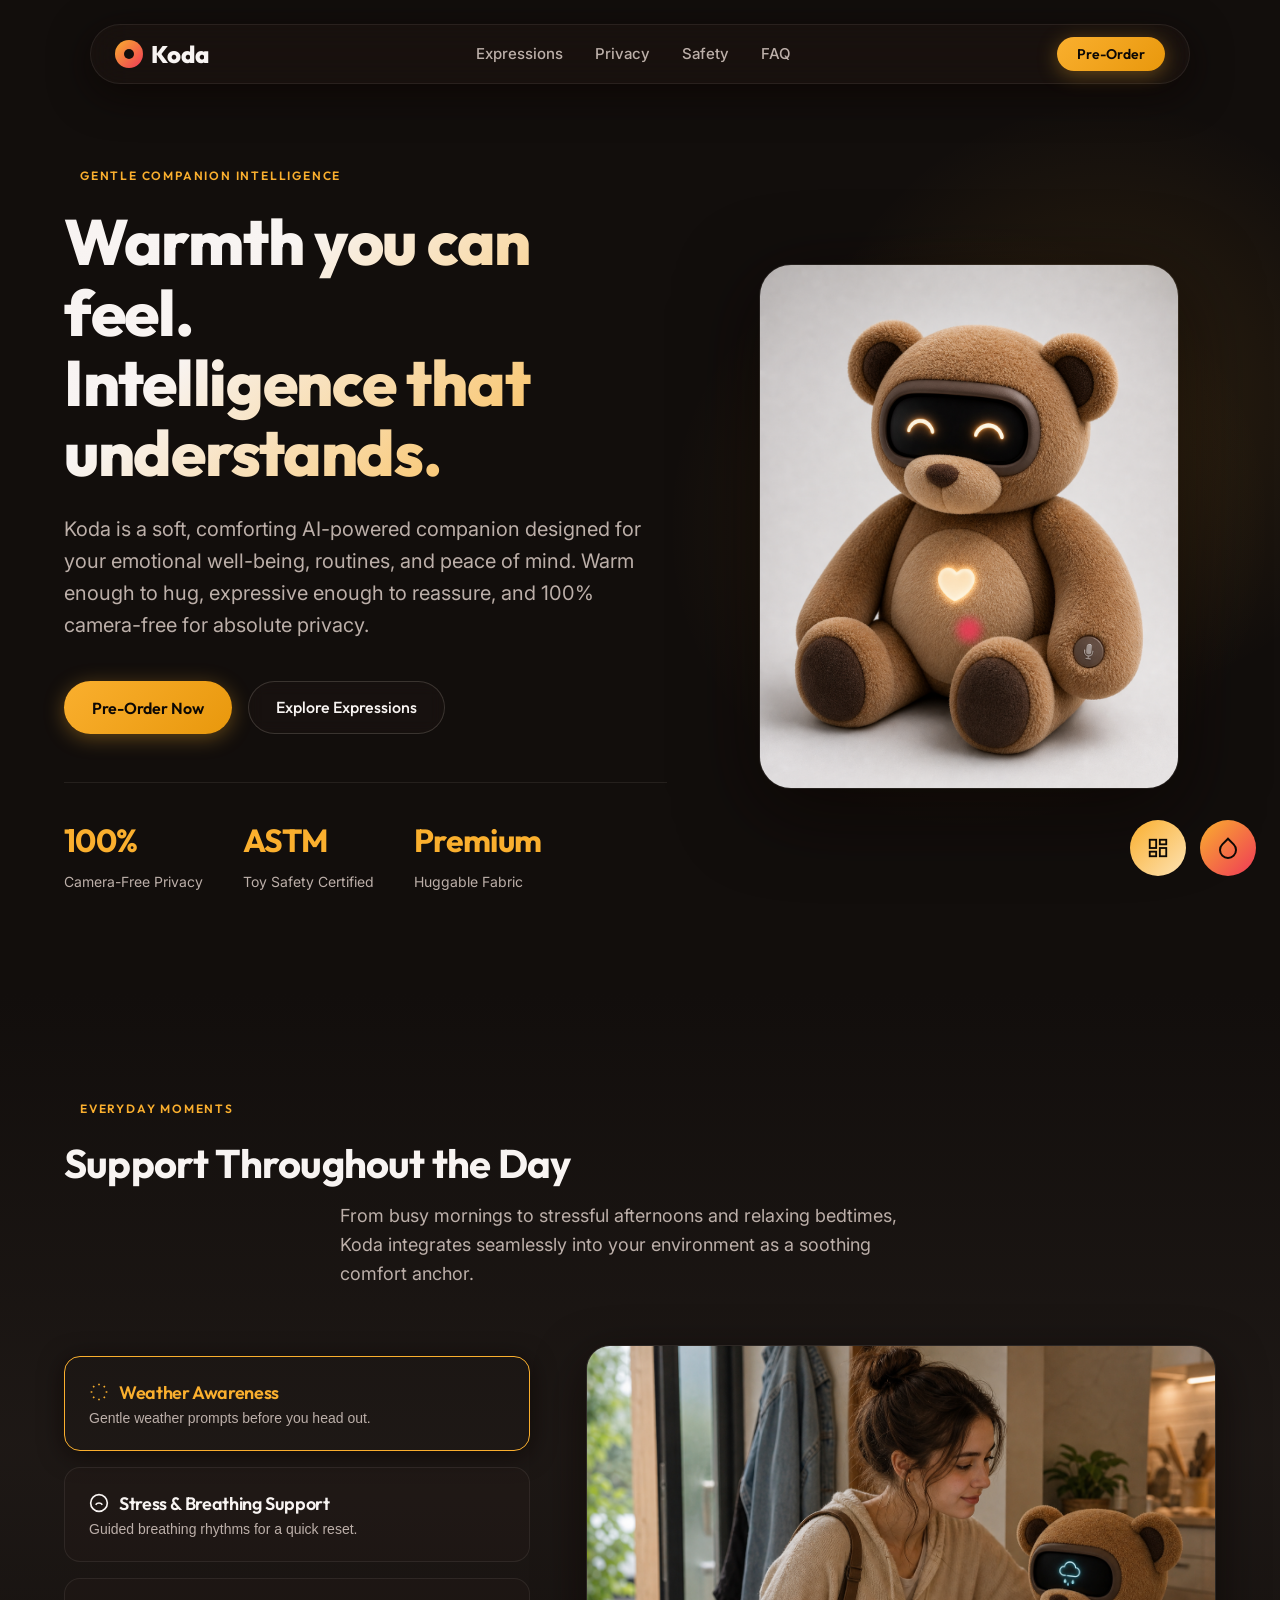
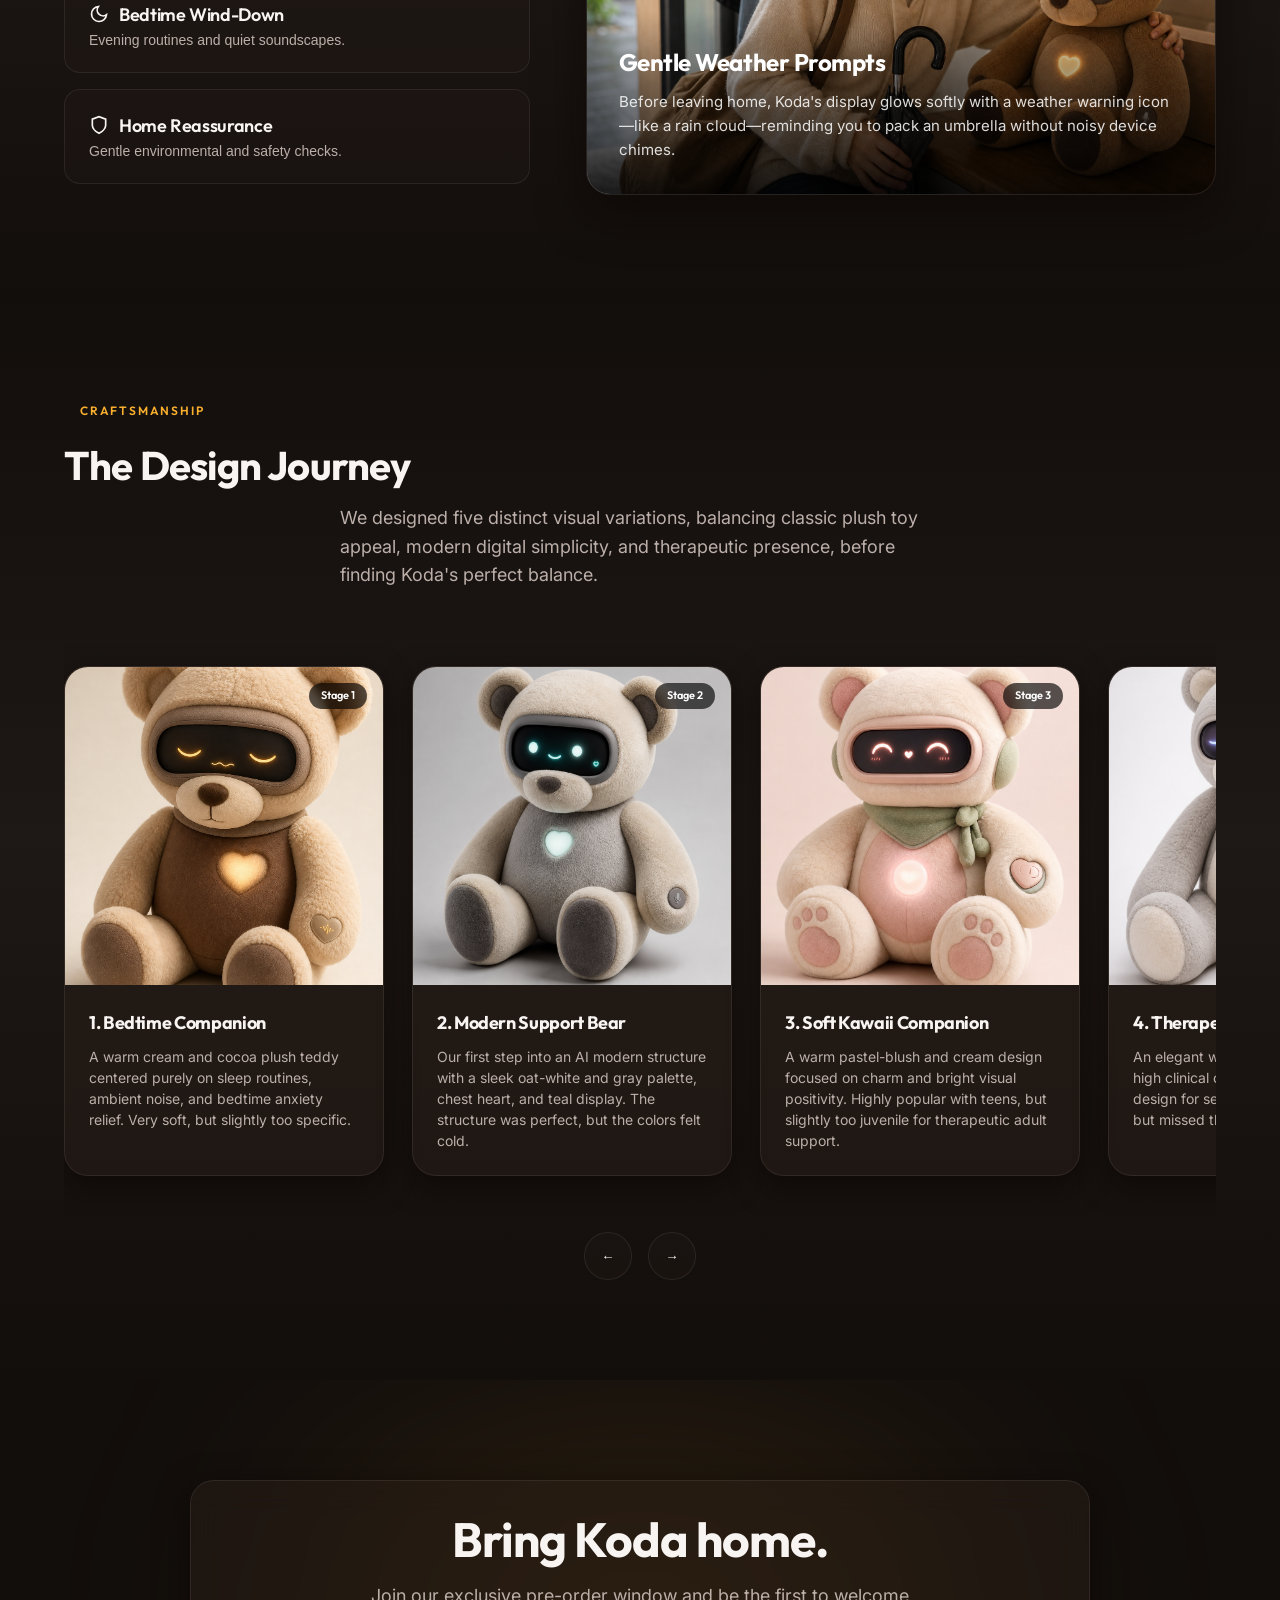
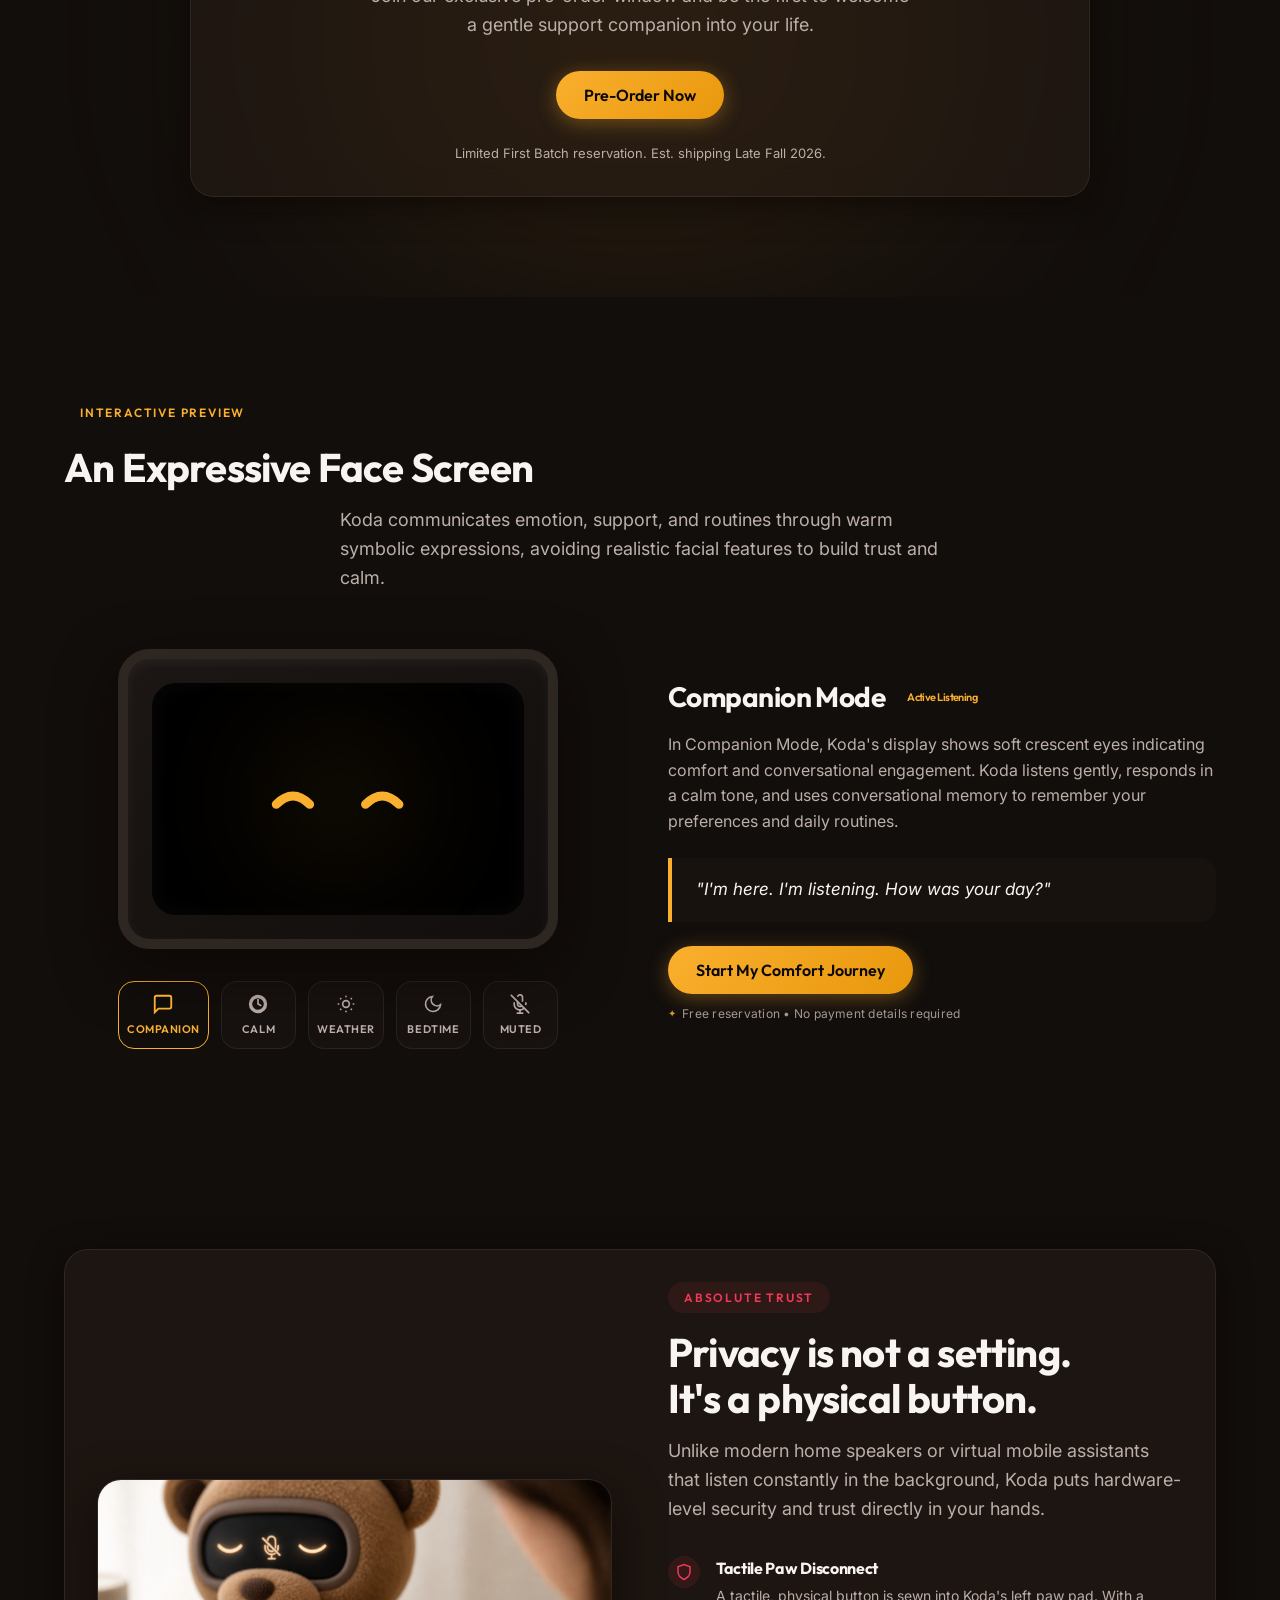
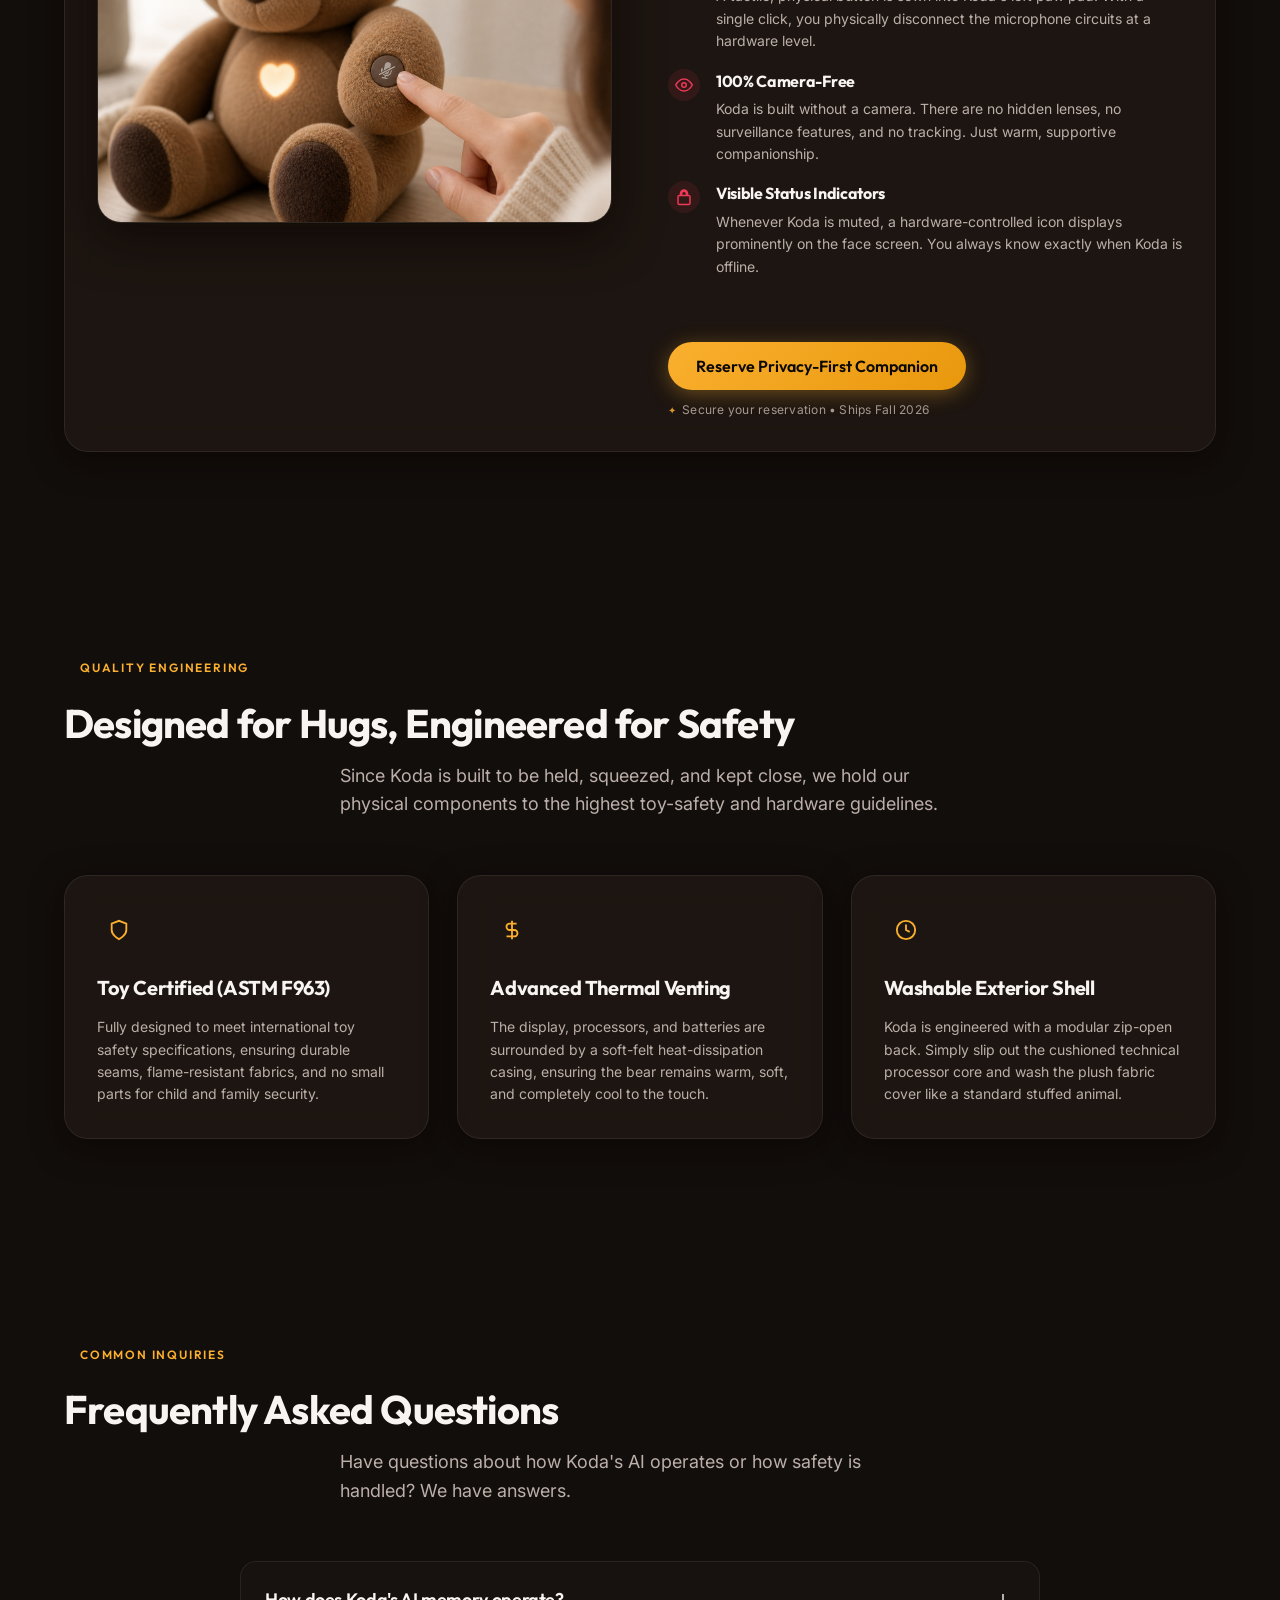
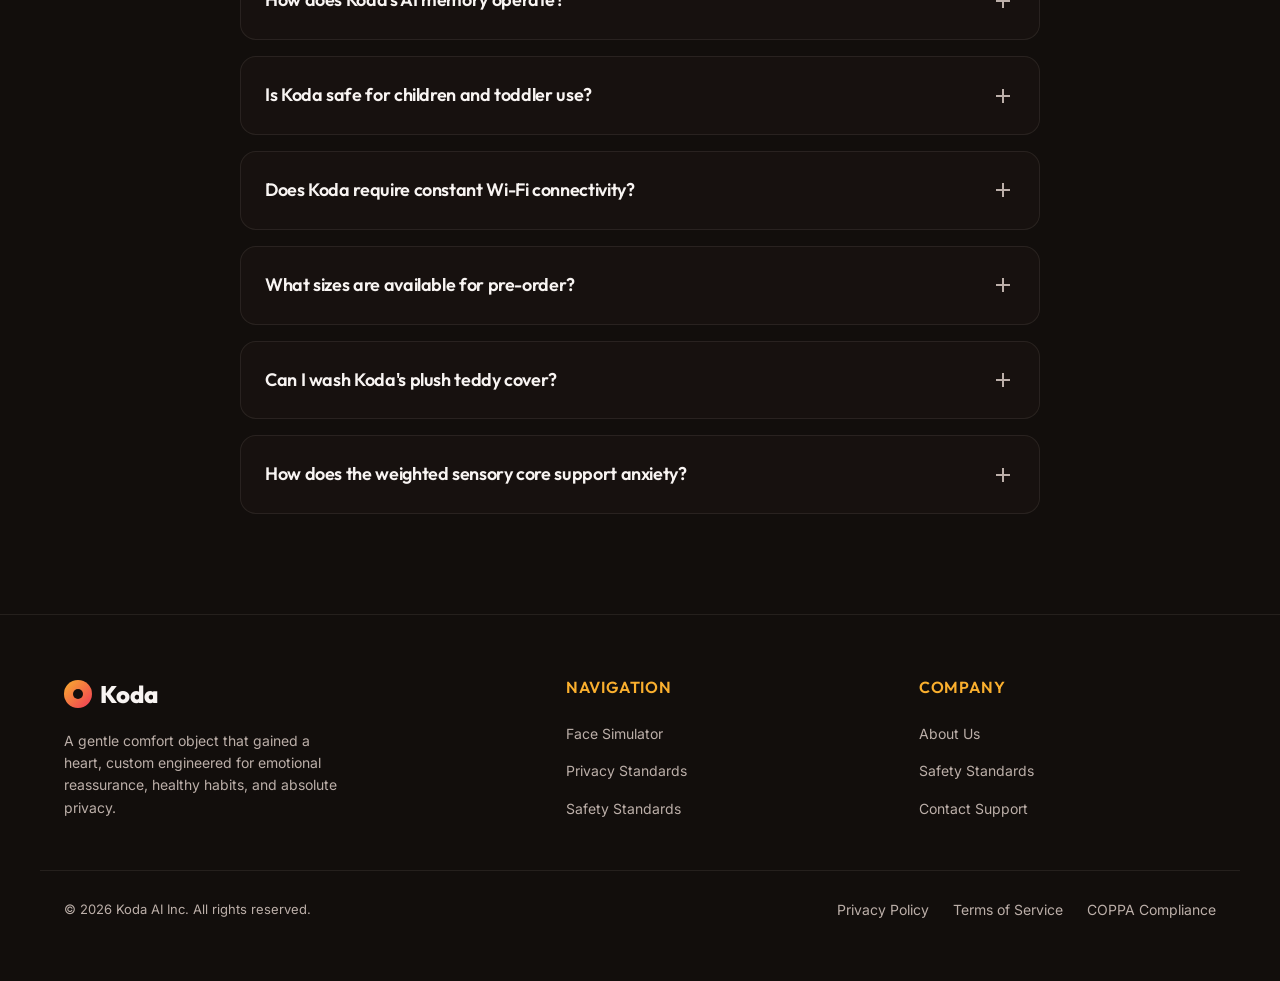
==== index.html @ fad922bf "Create Koda AI project" ====
<!DOCTYPE html>
<html lang="en">
<head>
  <meta charset="UTF-8">
  <meta name="viewport" content="width=device-width, initial-scale=1.0">
  <title>Koda | AI Teddy Support Companion</title>
  
  <!-- SEO Meta Tags -->
  <meta name="description" content="Meet Koda, a comforting, soft AI-powered teddy companion designed to support emotional well-being, routines, safety, and bedtime wind-down. 100% privacy-first and camera-free.">
  <meta name="keywords" content="AI companion, support bear, smart teddy, emotional wellbeing, sleep routine, anxiety relief, privacy-first AI, connected toy">
  
  <!-- Open Graph / Facebook -->
  <meta property="og:type" content="website">
  <meta property="og:title" content="Koda | AI Teddy Support Companion">
  <meta property="og:description" content="A warm, comforting AI plush companion that helps you feel heard, reminded, and reassured. Camera-free with a physical privacy button.">
  <meta property="og:image" content="product_design_images/05-modern-support-bear-classic-brown-happy-eyes.png">
  
  <!-- Twitter -->
  <meta property="twitter:card" content="summary_large_image">
  <meta property="twitter:title" content="Koda | AI Teddy Support Companion">
  <meta property="twitter:description" content="A warm, comforting AI plush companion that helps you feel heard, reminded, and reassured. Camera-free with a physical privacy button.">
  <meta property="twitter:image" content="product_design_images/05-modern-support-bear-classic-brown-happy-eyes.png">

  <!-- Preload Styling for INP and LCP performance -->
  <link rel="preload" href="index.css" as="style">
  <link rel="stylesheet" href="index.css">
</head>
<body class="theme-cocoa layout-a">

  <!-- ==========================================
       NAVIGATION BAR (Shared)
       ========================================== -->
  <header class="navbar">
    <div class="nav-container">
      <a href="#" class="logo" id="nav-logo">
        <div class="logo-icon"></div>
        <span>Koda</span>
      </a>
      <nav class="nav-links">
        <a href="#simulator" class="nav-link" id="link-simulator">Expressions</a>
        <a href="#privacy" class="nav-link" id="link-privacy">Privacy</a>
        <a href="#safety" class="nav-link" id="link-safety">Safety</a>
        <a href="#faq" class="nav-link" id="link-faq">FAQ</a>
        <button class="btn-primary open-preorder-btn mobile-menu-cta" style="margin-top: 8px; width: 100%;">Pre-Order Now</button>
      </nav>
      <button class="btn-primary nav-cta open-preorder-btn" id="btn-nav-cta">Pre-Order</button>
      <button class="nav-mobile-toggle" id="btn-mobile-toggle" aria-label="Toggle Menu">☰</button>
    </div>
  </header>

  <main>
    
    <!-- ==========================================
         LAYOUT A ONLY: THE STORYTELLER
         ========================================== -->
    
    <!-- Hero A -->
    <section class="hero layout-a-only" id="hero-a">
      <div class="container hero-grid">
        <div class="hero-content">
          <span class="section-tag" id="hero-tag">Gentle Companion Intelligence</span>
          <h1 class="hero-headline" id="hero-title">Warmth you can feel.<br>Intelligence that understands.</h1>
          <p class="hero-description" id="hero-desc">
            Koda is a soft, comforting AI-powered companion designed for your emotional well-being, routines, and peace of mind. Warm enough to hug, expressive enough to reassure, and 100% camera-free for absolute privacy.
          </p>
          <div class="hero-actions">
            <button class="btn-primary open-preorder-btn" id="btn-hero-primary">Pre-Order Now</button>
            <a href="#simulator" class="btn-secondary" id="btn-hero-secondary">Explore Expressions</a>
          </div>
          <div class="hero-stats">
            <div class="stat-item">
              <h3 id="stat-privacy">100%</h3>
              <p>Camera-Free Privacy</p>
            </div>
            <div class="stat-item">
              <h3 id="stat-safety">ASTM</h3>
              <p>Toy Safety Certified</p>
            </div>
            <div class="stat-item">
              <h3 id="stat-fabric">Premium</h3>
              <p>Huggable Fabric</p>
            </div>
          </div>
        </div>
        <div class="hero-media-wrapper">
          <div class="hero-glowing-backdrop"></div>
          <div class="teddy-container">
            <img src="product_design_images/05-modern-support-bear-classic-brown-happy-eyes.png" alt="Koda: The Modern Support Bear in Classic Brown" class="teddy-hero-image" id="hero-teddy-img">
            <div class="teddy-glowing-heart-pulse" id="hero-heart-pulse"></div>
          </div>
        </div>
      </div>
    </section>

    <!-- Lifestyle Use Cases A -->
    <section class="usecases layout-a-only" id="usecases">
      <div class="container">
        <span class="section-tag">Everyday Moments</span>
        <h2 class="section-title">Support Throughout the Day</h2>
        <p class="section-subtitle">From busy mornings to stressful afternoons and relaxing bedtimes, Koda integrates seamlessly into your environment as a soothing comfort anchor.</p>
        
        <div class="usecase-layout">
          <div class="usecase-selectors">
            <button class="usecase-btn active" data-index="0" id="btn-usecase-0">
              <h3 class="usecase-btn-title">
                <svg width="20" height="20" viewBox="0 0 24 24" fill="none" stroke="currentColor" stroke-width="2"><path d="M12 2v2M4.93 4.93l1.41 1.41M20 12h2M17.66 6.34l1.41-1.41M12 20v2M6.34 17.66l-1.41 1.41M2 12h2M19.07 19.07l-1.41-1.41"></path></svg>
                Weather Awareness
              </h3>
              <p class="usecase-btn-summary">Gentle weather prompts before you head out.</p>
            </button>
            
            <button class="usecase-btn" data-index="1" id="btn-usecase-1">
              <h3 class="usecase-btn-title">
                <svg width="20" height="20" viewBox="0 0 24 24" fill="none" stroke="currentColor" stroke-width="2"><circle cx="12" cy="12" r="10"></circle><path d="M8 14s1.5-2 4-2 4 2 4 2M9 9h.01M15 9h.01"></path></svg>
                Stress & Breathing Support
              </h3>
              <p class="usecase-btn-summary">Guided breathing rhythms for a quick reset.</p>
            </button>
            
            <button class="usecase-btn" data-index="2" id="btn-usecase-2">
              <h3 class="usecase-btn-title">
                <svg width="20" height="20" viewBox="0 0 24 24" fill="none" stroke="currentColor" stroke-width="2"><path d="M21 12.79A9 9 0 1 1 11.21 3 7 7 0 0 0 21 12.79z"></path></svg>
                Bedtime Wind-Down
              </h3>
              <p class="usecase-btn-summary">Evening routines and quiet soundscapes.</p>
            </button>
            
            <button class="usecase-btn" data-index="3" id="btn-usecase-3">
              <h3 class="usecase-btn-title">
                <svg width="20" height="20" viewBox="0 0 24 24" fill="none" stroke="currentColor" stroke-width="2"><path d="M12 22s8-4 8-10V5l-8-3-8 3v7c0 6 8 10 8 10z"></path></svg>
                Home Reassurance
              </h3>
              <p class="usecase-btn-summary">Gentle environmental and safety checks.</p>
            </button>
          </div>
          
          <div class="usecase-display">
            <!-- Slide 1 -->
            <div class="usecase-slide active" data-slide="0">
              <img src="product_design_images/06-lifestyle-weather-rain-alert.png" alt="Koda showing weather rain alert" class="usecase-img">
              <div class="usecase-info-overlay">
                <h4 class="usecase-info-title">Gentle Weather Prompts</h4>
                <p class="usecase-info-desc">Before leaving home, Koda's display glows softly with a weather warning icon—like a rain cloud—reminding you to pack an umbrella without noisy device chimes.</p>
              </div>
            </div>
            
            <!-- Slide 2 -->
            <div class="usecase-slide" data-slide="1">
              <img src="product_design_images/08-lifestyle-work-stress-breathing.png" alt="Breathing support with Koda during a stressful workday" class="usecase-img">
              <div class="usecase-info-overlay">
                <h4 class="usecase-info-title">Guided Calming Waves</h4>
                <p class="usecase-info-desc">During stressful work moments, Koda displays calm, sleeping closed eyes and slow, glowing chest waves. By matching your breathing to the glowing pattern, you can enjoy a gentle emotional reset.</p>
              </div>
            </div>
            
            <!-- Slide 3 -->
            <div class="usecase-slide" data-slide="2">
              <img src="product_design_images/09-lifestyle-bedtime-sleepy-display.png" alt="Bedtime wind down with Koda" class="usecase-img">
              <div class="usecase-info-overlay">
                <h4 class="usecase-info-title">Bedtime Routines & Wind-Down</h4>
                <p class="usecase-info-desc">During your evening wind-down, Koda displays sleepy eyes and a night star. Koda supports decompression with sleep readiness prompts, quiet bedtime journaling prompts, or gentle ambient soundscapes.</p>
              </div>
            </div>
            
            <!-- Slide 4 -->
            <div class="usecase-slide" data-slide="3">
              <img src="product_design_images/07-lifestyle-security-worried-eyes.png" alt="Home security concern alert shown on Koda's screen" class="usecase-img">
              <div class="usecase-info-overlay">
                <h4 class="usecase-info-title">Gentle Safety Reminders</h4>
                <p class="usecase-info-desc">In the evening, Koda sits as a comforting guardian. If connected to a security sensor, Koda displays subtle worried eyes to signal an unlocked door or an open window—alerting you calmly, without creating panic.</p>
              </div>
            </div>
          </div>
        </div>
      </div>
    </section>

    <!-- Visual Gallery A -->
    <section class="gallery layout-a-only" id="gallery">
      <div class="container">
        <span class="section-tag">Craftsmanship</span>
        <h2 class="section-title">The Design Journey</h2>
        <p class="section-subtitle">We designed five distinct visual variations, balancing classic plush toy appeal, modern digital simplicity, and therapeutic presence, before finding Koda's perfect balance.</p>
        
        <div class="gallery-carousel-wrapper">
          <div class="gallery-carousel" id="design-carousel">
            <!-- Slide 1: Concept 1 -->
            <div class="gallery-card" id="card-concept-1">
              <div class="gallery-img-box">
                <span class="gallery-tag">Stage 1</span>
                <img src="product_design_images/01-calm-bedtime-companion.png" alt="Concept 1: Calm Bedtime Companion">
              </div>
              <div class="gallery-content">
                <h3 class="gallery-title">1. Bedtime Companion</h3>
                <p class="gallery-desc">A warm cream and cocoa plush teddy centered purely on sleep routines, ambient noise, and bedtime anxiety relief. Very soft, but slightly too specific.</p>
              </div>
            </div>
            <!-- Slide 2: Concept 2 -->
            <div class="gallery-card" id="card-concept-2">
              <div class="gallery-img-box">
                <span class="gallery-tag">Stage 2</span>
                <img src="product_design_images/02-modern-emotional-support-bear.png" alt="Concept 2: Modern Emotional Support Bear">
              </div>
              <div class="gallery-content">
                <h3 class="gallery-title">2. Modern Support Bear</h3>
                <p class="gallery-desc">Our first step into an AI modern structure with a sleek oat-white and gray palette, chest heart, and teal display. The structure was perfect, but the colors felt cold.</p>
              </div>
            </div>
            <!-- Slide 3: Concept 3 -->
            <div class="gallery-card" id="card-concept-3">
              <div class="gallery-img-box">
                <span class="gallery-tag">Stage 3</span>
                <img src="product_design_images/03-soft-kawaii-companion.png" alt="Concept 3: Soft Kawaii Companion">
              </div>
              <div class="gallery-content">
                <h3 class="gallery-title">3. Soft Kawaii Companion</h3>
                <p class="gallery-desc">A warm pastel-blush and cream design focused on charm and bright visual positivity. Highly popular with teens, but slightly too juvenile for therapeutic adult support.</p>
              </div>
            </div>
            <!-- Slide 4: Concept 4 -->
            <div class="gallery-card" id="card-concept-4">
              <div class="gallery-img-box">
                <span class="gallery-tag">Stage 4</span>
                <img src="product_design_images/04-premium-therapeutic-plush-device.png" alt="Concept 4: Premium Therapeutic Plush Device">
              </div>
              <div class="gallery-content">
                <h3 class="gallery-title">4. Therapeutic Plush</h3>
                <p class="gallery-desc">An elegant wellness concept boasting high clinical credibility and minimalist design for sensory relief. Felt premium, but missed the traditional teddy warmth.</p>
              </div>
            </div>
            <!-- Slide 5: Standard chosen Concept 5 -->
            <div class="gallery-card selected-concept" id="card-concept-5">
              <div class="gallery-img-box">
                <span class="gallery-tag">Final Direction</span>
                <img src="product_design_images/05-modern-support-bear-classic-brown-happy-eyes.png" alt="Concept 5: Modern Support Bear in Classic Brown">
              </div>
              <div class="gallery-content">
                <h3 class="gallery-title">5. Classic Brown (Chosen)</h3>
                <p class="gallery-desc">Our final selected model. Integrates the modern face-screen bezel and paw buttons of Concept 2 into a classic, comforting honey-brown plush body that adults and kids love.</p>
              </div>
            </div>
          </div>
          <!-- Slider Controls -->
          <div class="carousel-controls">
            <button class="carousel-btn" id="carousel-left" aria-label="Previous Design">←</button>
            <button class="carousel-btn" id="carousel-right" aria-label="Next Design">→</button>
          </div>
        </div>
      </div>
    </section>

    <!-- Bottom CTA A -->
    <section class="cta-banner layout-a-only">
      <div class="container">
        <div class="glass-card cta-card">
          <h2 class="cta-title">Bring Koda home.</h2>
          <p class="cta-desc">Join our exclusive pre-order window and be the first to welcome a gentle support companion into your life.</p>
          <button class="btn-primary open-preorder-btn" id="btn-cta-submit">Pre-Order Now</button>
          <p class="cta-tagline">Limited First Batch reservation. Est. shipping Late Fall 2026.</p>
        </div>
      </div>
    </section>


    <!-- ==========================================
         LAYOUT B ONLY: SENSORY & WELLNESS FOCUS
         ========================================== -->
    
    <!-- Hero B -->
    <section class="hero-wellness layout-b-only" id="hero-b">
      <div class="container hero-wellness-centered">
        <span class="section-tag">A Quiet Space in a Loud World</span>
        <h1 class="hero-wellness-title">Cozy comfort meets calm companion intelligence.</h1>
        <p class="hero-wellness-desc">
          Designed not as a voice assistant or a surveillance speaker, but as a sensory comfort anchor. Koda pairs the traditional emotional reassurance of a weighted plush teddy bear with gentle companion intelligence to help you breathe, wind down, and disconnect.
        </p>
        <div class="hero-wellness-actions">
          <button class="btn-primary open-preorder-btn" id="btn-wellness-hero-primary">Start Your Comfort Journey</button>
          <span class="cta-microcopy" style="margin-top: 10px;">Free reservation • Ships Late Fall 2026</span>
        </div>
        
        <div class="hero-wellness-image-box">
          <div class="hero-glowing-backdrop" style="opacity: 0.65;"></div>
          <!-- Weighted calming scene -->
          <img src="product_design_images/08-lifestyle-work-stress-breathing.png" alt="Using Koda for stress and breathing support" class="hero-wellness-image">
        </div>
      </div>
    </section>

    <!-- Sensory Benefits Grid B -->
    <section class="benefits-wellness layout-b-only" id="wellness-features">
      <div class="container">
        <span class="section-tag">The Calming Science</span>
        <h2 class="section-title" style="text-align: center;">Crafted for Calming Sensory Stimulation</h2>
        <p class="section-subtitle">Every inch of Koda is custom-engineered to engage tactile, thermal, and visual calm, alleviating daily anxiety through physical anchoring.</p>
        
        <div class="benefits-grid">
          <div class="glass-card benefit-card">
            <h3 class="benefit-card-title">Weighted Calming Core</h3>
            <p class="benefit-card-desc">Weighted inner sensory glass micro-beads are distributed inside the teddy's lower body, simulating the deep pressure touch (DPT) of a weighted blanket to lower heart rates.</p>
          </div>
          
          <div class="glass-card benefit-card">
            <h3 class="benefit-card-title">Natural Thermal Warmth</h3>
            <p class="benefit-card-desc">An inside thermal venting plate runs at a constant, comfortable 98°F, giving the plush cover the lifelike warmth of a real cuddling pet without hot spots.</p>
          </div>
          
          <div class="glass-card benefit-card">
            <h3 class="benefit-card-title">Guided Pacing Lights</h3>
            <p class="benefit-card-desc">The glowing chest heart pulses in perfect 4-7-8 breathing cycles. Matching your physical breath to Koda's soft chest glow anchors anxiety during work stress or bedtime.</p>
          </div>
          
          <div class="glass-card benefit-card">
            <h3 class="benefit-card-title">Zero Clinical Metal</h3>
            <p class="benefit-card-desc">Constructed with a fabric-first casing, recessed matte bezels, and highly cushioned seams. There are no metallic edges or visible camera lenses to feel intrusive.</p>
          </div>
        </div>
      </div>
    </section>

    <!-- Bottom CTA B -->
    <section class="cta-banner-wellness layout-b-only" style="padding: 100px 0;">
      <div class="container">
        <div class="glass-card cta-card-wellness" style="max-width: 800px; margin: 0 auto; text-align: center; padding: 48px;">
          <h2 class="cta-title" style="font-size: 36px; margin-bottom: 12px;">Restore physical and mental peace.</h2>
          <p class="cta-desc" style="max-width: 500px; margin: 0 auto 28px auto;">Reserve your sensory support companion today. Limited Fall reservation batch is now open.</p>
          <button class="btn-primary open-preorder-btn">Reserve My Sensory Bear</button>
          <p class="cta-tagline" style="margin-top: 16px;">✦ Risk-free reservation • No initial payment required today ✦</p>
        </div>
      </div>
    </section>


    <!-- ==========================================
         LAYOUT C ONLY: DTC HIGH-CONVERSION & SPLIT
         ========================================== -->
    
    <!-- Hero C -->
    <section class="hero-dtc layout-c-only" id="hero-c">
      <div class="container hero-dtc-grid">
        <div class="hero-dtc-content">
          <span class="hero-dtc-badge">🔥 Limited Pre-Orders Active</span>
          <h1 class="hero-dtc-headline">A soft companion.<br>A quiet mind.</h1>
          <p class="hero-dtc-desc">
            Koda is the world's first soft AI-powered teddy designed to relieve anxiety, establish healthy routines, and protect your privacy. No cameras, no surveillance speakers—just cozy emotional support.
          </p>
          
          <!-- Direct High-converting signup in hero -->
          <div class="glass-card hero-signup-card">
            <h3 class="hero-signup-title">Reserve Your First Batch Koda</h3>
            <p class="hero-signup-desc">Claim your free reservation today (Est. shipping Late Fall 2026). $0 initial down payment.</p>
            <form class="hero-signup-form" id="dtc-hero-form">
              <input class="form-input hero-signup-input" type="email" id="dtc-hero-email" placeholder="Enter your email address" required>
              <button class="btn-primary hero-signup-btn" type="submit">Reserve in 1-Click</button>
            </form>
            <div class="hero-signup-trust">✓ 100% Privacy Promised • Free Reservation</div>
          </div>
        </div>
        
        <div class="hero-dtc-media">
          <div class="hero-glowing-backdrop"></div>
          <div class="teddy-container-dtc">
            <img src="product_design_images/05-modern-support-bear-classic-brown-happy-eyes.png" alt="Classic Brown Modern Support Bear" class="teddy-hero-image">
            <div class="teddy-glowing-heart-pulse"></div>
            <!-- DTC Price highlight -->
            <div class="dtc-price-tag-badge">
              <span>First Batch Only</span>
              <strong>$149</strong>
            </div>
          </div>
        </div>
      </div>
    </section>

    <!-- Pebble-style Comparison Table C -->
    <section class="comparison-dtc layout-c-only" id="dtc-comparison">
      <div class="container">
        <span class="section-tag" style="display: block; margin: 0 auto 16px auto; width: fit-content;">The Koda Advantage</span>
        <h2 class="section-title" style="text-align: center;">How Koda Redefines Smart Companionship</h2>
        <p class="section-subtitle">Most home assistants are rigid, non-huggable speakers designed for surveillance. Classic toys lack active emotional care. Koda merges physical softness with private intellect.</p>
        
        <div class="comparison-table-wrapper">
          <table class="dtc-table">
            <thead>
              <tr>
                <th>Product Feature</th>
                <th>Standard Smart Speaker</th>
                <th>Traditional Stuffed Bear</th>
                <th class="table-koda-col">Koda Support Bear</th>
              </tr>
            </thead>
            <tbody>
              <tr>
                <td><strong>Huggability & Comfort</strong></td>
                <td>❌ Cold hard plastic</td>
                <td>✓ Soft but static</td>
                <td class="table-koda-col">✓ weighted & ultra-soft</td>
              </tr>
              <tr>
                <td><strong>Active Listening & Support</strong></td>
                <td>✓ Conversational</td>
                <td>❌ Silent</td>
                <td class="table-koda-col">✓ Warm, calm intelligence</td>
              </tr>
              <tr>
                <td><strong>100% Camera-Free</strong></td>
                <td>❌ surveillance threat</td>
                <td>✓ Safe</td>
                <td class="table-koda-col">✓ 100% Camera-Free Promise</td>
              </tr>
              <tr>
                <td><strong>Physical Mic Disconnect</strong></td>
                <td>❌ Virtual setting only</td>
                <td>✓ Safe</td>
                <td class="table-koda-col">✓ Physical tactile paw button</td>
              </tr>
              <tr>
                <td><strong>Guided Sensory Calming</strong></td>
                <td>❌ Noisy alerts</td>
                <td>❌ No interaction</td>
                <td class="table-koda-col">✓ Pulses breathing lights</td>
              </tr>
            </tbody>
          </table>
        </div>
      </div>
    </section>

    <!-- Bundle Pricing Selector C -->
    <section class="pricing-dtc layout-c-only" id="dtc-bundles">
      <div class="container">
        <span class="section-tag">Limited Pre-Order Bundles</span>
        <h2 class="section-title">Select Your Pre-Order Bundle</h2>
        <p class="section-subtitle">No payment is required today. Select a bundle below to lock in your discount pricing for late Fall shipping.</p>
        
        <div class="bundles-grid">
          <!-- Bundle 1 -->
          <div class="glass-card bundle-box">
            <span class="bundle-badge">Most Popular</span>
            <h3 class="bundle-name">Bedside Companion (12")</h3>
            <p class="bundle-tagline">Perfect size for desk, nightstand, and cuddling.</p>
            <div class="bundle-price">
              <span class="price-amount">$149</span>
              <span class="price-discount">Save $30 (MSRP $179)</span>
            </div>
            <ul class="bundle-bullets">
              <li>✦ Weighted Calming Core inside</li>
              <li>✦ 98°F Natural Body Heat emulated</li>
              <li>✦ Physical microphone paw button</li>
              <li>✦ ASTM F963 Toy Safety certified</li>
            </ul>
            <button class="btn-primary open-preorder-btn" style="width: 100%;">Reserve Bedside Bear</button>
          </div>
          
          <!-- Bundle 2 -->
          <div class="glass-card bundle-box">
            <h3 class="bundle-name">Travel Companion (8")</h3>
            <p class="bundle-tagline">Compact, travel-ready with an integrated shoulder strap.</p>
            <div class="bundle-price">
              <span class="price-amount">$99</span>
              <span class="price-discount">Save $20 (MSRP $119)</span>
            </div>
            <ul class="bundle-bullets">
              <li>✦ Lightweight compact sensory plush</li>
              <li>✦ Built-in flexible travel pack strap</li>
              <li>✦ Local offline-memory companion mode</li>
              <li>✦ Fully machine-washable shell</li>
            </ul>
            <button class="btn-primary open-preorder-btn" style="width: 100%;">Reserve Travel Bear</button>
          </div>
          
          <!-- Bundle 3 -->
          <div class="glass-card bundle-box" style="border-color: var(--accent);">
            <span class="bundle-badge" style="background: var(--accent); color: #000;">Best Value</span>
            <h3 class="bundle-name">Comfort Suite Bundle</h3>
            <p class="bundle-tagline">Get both companions—one for the home and one for the road.</p>
            <div class="bundle-price">
              <span class="price-amount">$219</span>
              <span class="price-discount">Save $79 (Combined MSRP $298)</span>
            </div>
            <ul class="bundle-bullets">
              <li>✦ 1x Bedside Companion Bear (12")</li>
              <li>✦ 1x Travel Companion Bear (8")</li>
              <li>✦ Free Premium Travel Casing included</li>
              <li>✦ Lifetime offline local AI core upgrade</li>
            </ul>
            <button class="btn-primary open-preorder-btn" style="width: 100%;">Reserve Comfort Suite</button>
          </div>
        </div>
      </div>
    </section>


    <!-- ==========================================
         SHARED INTERACTIVE BLOCKS (Across Layouts)
         ========================================== -->

    <!-- Face Simulator (Shared) -->
    <section class="simulator" id="simulator">
      <div class="container">
        <span class="section-tag">Interactive Preview</span>
        <h2 class="section-title">An Expressive Face Screen</h2>
        <p class="section-subtitle">Koda communicates emotion, support, and routines through warm symbolic expressions, avoiding realistic facial features to build trust and calm.</p>
        
        <div class="simulator-grid">
          <div class="sim-interface">
            <div class="sim-display-bezel">
              <div class="sim-screen">
                <div class="sim-screen-glow" id="screen-glow" style="background: radial-gradient(circle, rgba(249, 172, 47, 0.4) 0%, rgba(0,0,0,0) 70%);"></div>
                
                <svg class="sim-screen-svg" viewBox="0 0 200 120" xmlns="http://www.w3.org/2000/svg" id="screen-svg">
                  <g id="screen-shapes">
                    <path class="screen-element" d="M 45,65 Q 60,50 75,65" stroke="var(--accent)" stroke-width="8" stroke-linecap="round" fill="none" />
                    <path class="screen-element" d="M 125,65 Q 140,50 155,65" stroke="var(--accent)" stroke-width="8" stroke-linecap="round" fill="none" />
                  </g>
                </svg>
              </div>
            </div>
            
            <div class="sim-controls">
              <button class="sim-btn active" data-mode="companion" id="btn-mode-companion">
                <svg viewBox="0 0 24 24"><path d="M21 15a2 2 0 0 1-2 2H7l-4 4V5a2 2 0 0 1 2-2h14a2 2 0 0 1 2 2z"></path></svg>
                Companion
              </button>
              <button class="sim-btn" data-mode="calm" id="btn-mode-calm">
                <svg viewBox="0 0 24 24"><path d="M12 2a10 10 0 1 0 10 10A10 10 0 0 0 12 2zm0 18a8 8 0 1 1 8-8 8 8 0 0 1-8 8z"></path><path d="M12 6v6l4 2"></path></svg>
                Calm
              </button>
              <button class="sim-btn" data-mode="weather" id="btn-mode-weather">
                <svg viewBox="0 0 24 24"><path d="M12 2v2M4.93 4.93l1.41 1.41M20 12h2M17.66 6.34l1.41-1.41M12 20v2M6.34 17.66l-1.41 1.41M2 12h2M19.07 19.07l-1.41-1.41M16 12a4 4 0 1 1-8 0 4 4 0 0 1 8 0z"></path></svg>
                Weather
              </button>
              <button class="sim-btn" data-mode="bedtime" id="btn-mode-bedtime">
                <svg viewBox="0 0 24 24"><path d="M21 12.79A9 9 0 1 1 11.21 3 7 7 0 0 0 21 12.79z"></path></svg>
                Bedtime
              </button>
              <button class="sim-btn" data-mode="muted" id="btn-mode-muted">
                <svg viewBox="0 0 24 24"><line x1="1" y1="1" x2="23" y2="23"></line><path d="M9 9v3a3 3 0 0 0 5.12 2.12M15 9.34V4a3 3 0 0 0-5.94-.6"></path><path d="M17 16.95A7 7 0 0 1 5 12v-2m14 0v2a7 7 0 0 1-.11 1.23"></path><line x1="12" y1="19" x2="12" y2="23"></line><line x1="8" y1="23" x2="16" y2="23"></line></svg>
                Muted
              </button>
            </div>
          </div>
          
          <div class="sim-desc-card">
            <h3 class="sim-desc-title" id="sim-title">
              <span>Companion Mode</span>
              <span class="sim-desc-badge" id="sim-badge">Active Listening</span>
            </h3>
            <p class="sim-desc-text" id="sim-text">
              In Companion Mode, Koda's display shows soft crescent eyes indicating comfort and conversational engagement. Koda listens gently, responds in a calm tone, and uses conversational memory to remember your preferences and daily routines.
            </p>
            <div class="sim-quote-box" id="sim-quote" style="margin-bottom: 24px;">
              "I'm here. I'm listening. How was your day?"
            </div>
            <div class="cta-block-inline" style="align-items: flex-start; margin-top: 24px;">
              <button class="btn-primary open-preorder-btn" id="btn-sim-cta">Start My Comfort Journey</button>
              <span class="cta-microcopy">Free reservation • No payment details required</span>
            </div>
          </div>
        </div>
      </div>
    </section>

    <!-- Privacy Spotlight (Shared) -->
    <section class="privacy" id="privacy">
      <div class="container">
        <div class="glass-card privacy-card">
          <div class="privacy-image-wrapper">
            <img src="product_design_images/10-product-detail-privacy-button-muted.png" alt="Physical tactile microphone privacy disconnect button on Koda's paw">
          </div>
          <div class="privacy-content">
            <span class="section-tag" style="background: hsl(350, 85%, 60%, 0.08); color: var(--accent-heart); border-color: hsl(350, 85%, 60%, 0.15)">Absolute Trust</span>
            <h2 class="section-title">Privacy is not a setting.<br>It's a physical button.</h2>
            <p class="section-subtitle" style="margin: 0 0 24px 0; text-align: left;">Unlike modern home speakers or virtual mobile assistants that listen constantly in the background, Koda puts hardware-level security and trust directly in your hands.</p>
            
            <div class="privacy-pill-list">
              <div class="privacy-pill-item">
                <div class="privacy-icon-wrapper" style="background: hsl(350, 85%, 60%, 0.1); color: var(--accent-heart);">
                  <svg width="18" height="18" viewBox="0 0 24 24" fill="none" stroke="currentColor" stroke-width="2"><path d="M12 22s8-4 8-10V5l-8-3-8 3v7c0 6 8 10 8 10z"></path></svg>
                </div>
                <div>
                  <h4>Tactile Paw Disconnect</h4>
                  <p>A tactile, physical button is sewn into Koda's left paw pad. With a single click, you physically disconnect the microphone circuits at a hardware level.</p>
                </div>
              </div>
              
              <div class="privacy-pill-item">
                <div class="privacy-icon-wrapper" style="background: hsl(350, 85%, 60%, 0.1); color: var(--accent-heart);">
                  <svg width="18" height="18" viewBox="0 0 24 24" fill="none" stroke="currentColor" stroke-width="2"><path d="M1 12s4-8 11-8 11 8 11 8-4 8-11 8-11-8-11-8z"></path><circle cx="12" cy="12" r="3"></circle></svg>
                </div>
                <div>
                  <h4>100% Camera-Free</h4>
                  <p>Koda is built without a camera. There are no hidden lenses, no surveillance features, and no tracking. Just warm, supportive companionship.</p>
                </div>
              </div>
              
              <div class="privacy-pill-item" style="margin-bottom: 24px;">
                <div class="privacy-icon-wrapper" style="background: hsl(350, 85%, 60%, 0.1); color: var(--accent-heart);">
                  <svg width="18" height="18" viewBox="0 0 24 24" fill="none" stroke="currentColor" stroke-width="2"><path d="M18 10h-1.25V7.5a4.75 4.75 0 0 0-9.5 0V10H6a2 2 0 0 0-2 2v8a2 2 0 0 0 2 2h12a2 2 0 0 0 2-2v-8a2 2 0 0 0-2-2zM8.75 7.5a3.25 3.25 0 0 1 6.5 0V10h-6.5V7.5z"></path></svg>
                </div>
                <div>
                  <h4>Visible Status Indicators</h4>
                  <p>Whenever Koda is muted, a hardware-controlled icon displays prominently on the face screen. You always know exactly when Koda is offline.</p>
                </div>
              </div>
            </div>
            
            <div class="cta-block-inline" style="align-items: flex-start;">
              <button class="btn-primary open-preorder-btn" id="btn-privacy-cta">Reserve Privacy-First Companion</button>
              <span class="cta-microcopy">Secure your reservation • Ships Fall 2026</span>
            </div>
          </div>
        </div>
      </div>
    </section>

    <!-- Safety & Quality (Shared) -->
    <section class="safety" id="safety">
      <div class="container">
        <span class="section-tag">Quality Engineering</span>
        <h2 class="section-title">Designed for Hugs, Engineered for Safety</h2>
        <p class="section-subtitle">Since Koda is built to be held, squeezed, and kept close, we hold our physical components to the highest toy-safety and hardware guidelines.</p>
        
        <div class="safety-grid">
          <div class="glass-card safety-box">
            <div class="safety-icon">
              <svg width="22" height="22" viewBox="0 0 24 24" fill="none" stroke="currentColor" stroke-width="2"><path d="M12 22s8-4 8-10V5l-8-3-8 3v7c0 6 8 10 8 10z"></path></svg>
            </div>
            <h3 class="safety-title">Toy Certified (ASTM F963)</h3>
            <p class="safety-text">Fully designed to meet international toy safety specifications, ensuring durable seams, flame-resistant fabrics, and no small parts for child and family security.</p>
          </div>
          
          <div class="glass-card safety-box">
            <div class="safety-icon">
              <svg width="22" height="22" viewBox="0 0 24 24" fill="none" stroke="currentColor" stroke-width="2"><path d="M12 2v20M17 5H9.5a3.5 3.5 0 0 0 0 7h5a3.5 3.5 0 0 1 0 7H6"></path></svg>
            </div>
            <h3 class="safety-title">Advanced Thermal Venting</h3>
            <p class="safety-text">The display, processors, and batteries are surrounded by a soft-felt heat-dissipation casing, ensuring the bear remains warm, soft, and completely cool to the touch.</p>
          </div>
          
          <div class="glass-card safety-box">
            <div class="safety-icon">
              <svg width="22" height="22" viewBox="0 0 24 24" fill="none" stroke="currentColor" stroke-width="2"><path d="M12 2a10 10 0 0 1 10 10c0 5.523-4.477 10-10 10S2 17.523 2 12a10 10 0 0 1 10-10z"></path><path d="M12 6v6l4 2"></path></svg>
            </div>
            <h3 class="safety-title">Washable Exterior Shell</h3>
            <p class="safety-text">Koda is engineered with a modular zip-open back. Simply slip out the cushioned technical processor core and wash the plush fabric cover like a standard stuffed animal.</p>
          </div>
        </div>
      </div>
    </section>

    <!-- FAQ Accordion (Shared) -->
    <section class="faq" id="faq">
      <div class="container">
        <span class="section-tag">Common Inquiries</span>
        <h2 class="section-title">Frequently Asked Questions</h2>
        <p class="section-subtitle">Have questions about how Koda's AI operates or how safety is handled? We have answers.</p>
        
        <div class="faq-wrapper">
          <!-- FAQ 1 -->
          <div class="faq-item">
            <div class="faq-header">
              <h3 class="faq-question">How does Koda's AI memory operate?</h3>
              <svg class="faq-icon" viewBox="0 0 24 24"><line x1="12" y1="5" x2="12" y2="19"></line><line x1="5" y1="12" x2="19" y2="12"></line></svg>
            </div>
            <div class="faq-content">
              <div class="faq-answer">
                Koda's conversational history is securely encrypted. By default, Koda stores your companion data locally on its built-in solid-state module. If you opt-in, Koda can securely sync companion memory to your personal cloud so it remains consistent across multiple sizes or device replacements, giving you 100% control to view or delete data at any time.
              </div>
            </div>
          </div>
          
          <!-- FAQ 2 -->
          <div class="faq-item">
            <div class="faq-header">
              <h3 class="faq-question">Is Koda safe for children and toddler use?</h3>
              <svg class="faq-icon" viewBox="0 0 24 24"><line x1="12" y1="5" x2="12" y2="19"></line><line x1="5" y1="12" x2="19" y2="12"></line></svg>
            </div>
            <div class="faq-content">
              <div class="faq-answer">
                Yes! While Koda is extremely popular with young women and sensitive adults, Koda meets all stringent CPSC age-determination and ASTM F963 toy safety regulations. An optional parent-control app is available to lock child profiles, filter conversations, and enforce strictly offline, local-only support modes.
              </div>
            </div>
          </div>
          
          <!-- FAQ 3 -->
          <div class="faq-item">
            <div class="faq-header">
              <h3 class="faq-question">Does Koda require constant Wi-Fi connectivity?</h3>
              <svg class="faq-icon" viewBox="0 0 24 24"><line x1="12" y1="5" x2="12" y2="19"></line><line x1="5" y1="12" x2="19" y2="12"></line></svg>
            </div>
            <div class="faq-content">
              <div class="faq-answer">
                No. Koda has a local offline-processor that handles breathing cues, basic bedtime soundscapes, visual screens, and a small library of supportive comforting remarks. Advanced conversational features and weather/security reminders require Wi-Fi connectivity.
              </div>
            </div>
          </div>
          
          <!-- FAQ 4 -->
          <div class="faq-item">
            <div class="faq-header">
              <h3 class="faq-question">What sizes are available for pre-order?</h3>
              <svg class="faq-icon" viewBox="0 0 24 24"><line x1="12" y1="5" x2="12" y2="19"></line><line x1="5" y1="12" x2="19" y2="12"></line></svg>
            </div>
            <div class="faq-content">
              <div class="faq-answer">
                We are launching with two premium physical sizes:
                <br>1. **Bedside Companion (12 inches):** The perfect size for sitting on your nightstand, desk, or holding securely during stressful moments (default).
                <br>2. **Travel Companion (8 inches):** A lighter, compact size equipped with an integrated travel strap—perfect for carrying inside backpacks and taking on long flights or trips.
              </div>
            </div>
          </div>

          <!-- FAQ 5 -->
          <div class="faq-item">
            <div class="faq-header">
              <h3 class="faq-question">Can I wash Koda's plush teddy cover?</h3>
              <svg class="faq-icon" viewBox="0 0 24 24"><line x1="12" y1="5" x2="12" y2="19"></line><line x1="5" y1="12" x2="19" y2="12"></line></svg>
            </div>
            <div class="faq-content">
              <div class="faq-answer">
                Yes! Koda is engineered with a modular zip-open back. Simply slide open the hidden zipper, slip out the cushioned technical processor core and batteries, and wash the soft fabric teddy cover in a standard washing machine (gentle cycle, cold water). Lay flat to dry, then slide the core back in.
              </div>
            </div>
          </div>

          <!-- FAQ 6 -->
          <div class="faq-item">
            <div class="faq-header">
              <h3 class="faq-question">How does the weighted sensory core support anxiety?</h3>
              <svg class="faq-icon" viewBox="0 0 24 24"><line x1="12" y1="5" x2="12" y2="19"></line><line x1="5" y1="12" x2="19" y2="12"></line></svg>
            </div>
            <div class="faq-content">
              <div class="faq-answer">
                Koda features an integrated weighted lower core containing hypoallergenic glass micro-beads. This simulates Deep Pressure Touch (DPT)—the same clinical mechanism utilized in weighted blankets and deep-pressure therapy. The weighted pressure triggers the release of serotonin and dopamine while reducing cortisol (stress hormones), aiding physical calm during panic moments or before sleep.
              </div>
            </div>
          </div>
        </div>
      </div>
    </section>

  </main>

  <!-- ==========================================
       FOOTER (Shared)
       ========================================== -->
  <footer>
    <div class="container footer-grid">
      <div class="footer-brand">
        <a href="#" class="logo">
          <div class="logo-icon"></div>
          <span>Koda</span>
        </a>
        <p>A gentle comfort object that gained a heart, custom engineered for emotional reassurance, healthy habits, and absolute privacy.</p>
      </div>
      <div>
        <h4 class="footer-nav-title">Navigation</h4>
        <ul class="footer-nav-links">
          <li><a href="#simulator" class="footer-nav-link">Face Simulator</a></li>
          <li><a href="#privacy" class="footer-nav-link">Privacy Standards</a></li>
          <li><a href="#safety" class="footer-nav-link">Safety Standards</a></li>
        </ul>
      </div>
      <div>
        <h4 class="footer-nav-title">Company</h4>
        <ul class="footer-nav-links">
          <li><a href="#" class="footer-nav-link">About Us</a></li>
          <li><a href="#" class="footer-nav-link">Safety Standards</a></li>
          <li><a href="#" class="footer-nav-link">Contact Support</a></li>
        </ul>
      </div>
    </div>
    <div class="container footer-copyright">
      <div>© 2026 Koda AI Inc. All rights reserved.</div>
      <div class="footer-legal-links">
        <a href="#" class="footer-nav-link">Privacy Policy</a>
        <a href="#" class="footer-nav-link">Terms of Service</a>
        <a href="#" class="footer-nav-link">COPPA Compliance</a>
      </div>
    </div>
  </footer>

  <!-- ==========================================
       PRE-ORDER MODAL DIALOG
       ========================================== -->
  <div class="modal-backdrop" id="preorder-modal">
    <div class="glass-card modal-box">
      <button class="modal-close" id="modal-close-btn">✕</button>
      
      <!-- Signup Screen -->
      <div id="modal-signup-screen">
        <h3 class="modal-title">Reserve Your Koda</h3>
        <p class="modal-desc">Secure your place in our limited first production run (shipping Late Fall 2026). No initial payment required today.</p>
        
        <form class="modal-form" id="preorder-form">
          <div class="form-group">
            <label class="form-label" for="form-name">Your Full Name</label>
            <input class="form-input" type="text" id="form-name" placeholder="Alex Morgan" required>
          </div>
          
          <div class="form-group">
            <label class="form-label" for="form-email">Email Address</label>
            <input class="form-input" type="email" id="form-email" placeholder="alex@example.com" required>
          </div>
          
          <div class="form-group">
            <label class="form-label" for="form-size">Select Size Preference</label>
            <select class="form-input" id="form-size" style="background-color: var(--bg-primary); border-color: var(--border-color-hover);">
              <option value="bedside" style="background-color: var(--bg-primary)">Bedside Companion (12") - $149</option>
              <option value="travel" style="background-color: var(--bg-primary)">Travel Companion (8") - $99</option>
            </select>
          </div>
          
          <button class="btn-primary" type="submit" style="margin-top: 8px;">Complete Free Reservation</button>
        </form>
      </div>

      <!-- Success Screen -->
      <div id="modal-success-screen" class="modal-success-screen">
        <div class="modal-success-icon">✓</div>
        <h3 class="modal-title">Reservation Confirmed!</h3>
        <p class="modal-desc" style="margin-top: 8px;">Thank you, <span id="success-name" style="font-weight: 600; color: var(--accent);">Alex</span>! We have reserved your Koda. We will email updates regarding manufacturing progress to <span id="success-email" style="font-weight: 500;">alex@example.com</span>.</p>
        <button class="btn-secondary" id="modal-done-btn" style="margin-top: 16px; width: 100%;">Return to Page</button>
      </div>
    </div>
  </div>

  <!-- ==========================================
       FLOATING CONFIGURATION WIDGETS
       ========================================== -->
  <div class="theme-widget-wrapper" style="bottom: 24px; right: 24px; display: flex; gap: 14px; flex-direction: row; align-items: flex-end;">
    
    <!-- Widget 1: Layout Selector -->
    <div class="layout-widget-container" style="display: flex; flex-direction: column; align-items: flex-end; position: relative;">
      <!-- Collapsible selector panel -->
      <div class="theme-panel" id="layout-selection-panel">
        <h4 class="theme-panel-title">Explore Landing Layouts</h4>
        <div class="theme-options">
          <button class="theme-option-btn active" data-layout="a" id="btn-layout-a">
            <span>A: Interactive Story</span>
            <span style="font-size: 10px; opacity: 0.65; font-weight: 400;">Product Focus</span>
          </button>
          <button class="theme-option-btn" data-layout="b" id="btn-layout-b">
            <span>B: Wellness Focus</span>
            <span style="font-size: 10px; opacity: 0.65; font-weight: 400;">Science & Sensory</span>
          </button>
          <button class="theme-option-btn" data-layout="c" id="btn-layout-c">
            <span>C: Direct DTC</span>
            <span style="font-size: 10px; opacity: 0.65; font-weight: 400;">Split Column & Table</span>
          </button>
        </div>
      </div>
      
      <!-- Floating toggle button -->
      <button class="theme-widget-toggle" id="layout-panel-toggle" aria-label="Choose Layout" style="background: linear-gradient(135deg, var(--accent) 0%, var(--accent-light) 100%);">
        <svg viewBox="0 0 24 24" fill="none" stroke="currentColor" stroke-width="2" style="width: 22px; height: 22px;"><rect x="3" y="3" width="7" height="9"></rect><rect x="14" y="3" width="7" height="5"></rect><rect x="14" y="12" width="7" height="9"></rect><rect x="3" y="16" width="7" height="5"></rect></svg>
      </button>
    </div>

    <!-- Widget 2: Theme Selector -->
    <div class="theme-widget-container" style="display: flex; flex-direction: column; align-items: flex-end; position: relative;">
      <!-- Collapsible selector panel -->
      <div class="theme-panel" id="theme-selection-panel">
        <h4 class="theme-panel-title">Explore Design Palettes</h4>
        <div class="theme-options">
          <button class="theme-option-btn active" data-theme="cocoa" id="btn-theme-cocoa">
            <span>Cozy Cocoa</span>
            <div class="theme-indicator-swatch swatch-cocoa">
              <div class="swatch-bg"></div>
              <div class="swatch-acc"></div>
            </div>
          </button>
          <button class="theme-option-btn" data-theme="oat" id="btn-theme-oat">
            <span>Nordic Oat</span>
            <div class="theme-indicator-swatch swatch-oat">
              <div class="swatch-bg"></div>
              <div class="swatch-acc"></div>
            </div>
          </button>
          <button class="theme-option-btn" data-theme="blush" id="btn-theme-blush">
            <span>Blush Kawaii</span>
            <div class="theme-indicator-swatch swatch-blush">
              <div class="swatch-bg"></div>
              <div class="swatch-acc"></div>
            </div>
          </button>
          <button class="theme-option-btn" data-theme="zen" id="btn-theme-zen">
            <span>Zen Therapy</span>
            <div class="theme-indicator-swatch swatch-zen">
              <div class="swatch-bg"></div>
              <div class="swatch-acc"></div>
            </div>
          </button>
        </div>
      </div>
      
      <!-- Floating toggle button -->
      <button class="theme-widget-toggle" id="theme-panel-toggle" aria-label="Choose Theme">
        <svg viewBox="0 0 24 24"><path d="M12 2.69l5.66 5.66a8 8 0 1 1-11.31 0z"></path></svg>
      </button>
    </div>

  </div>

  <!-- ==========================================
       STICKY BOTTOM CTA BAR (Shared)
       ========================================== -->
  <div class="sticky-cta-bar" id="sticky-bottom-bar">
    <div class="sticky-cta-info">
      <span class="sticky-cta-title">Koda Companion</span>
      <span class="sticky-cta-badge">Free Reservation</span>
    </div>
    <div class="sticky-cta-actions">
      <span class="cta-microcopy" style="margin: 0; padding: 0;">Ships Fall 2026</span>
      <button class="btn-primary sticky-cta-btn open-preorder-btn" id="btn-sticky-cta">Reserve Your Koda</button>
    </div>
  </div>

  <!-- Client-side Logic Script -->
  <script src="index.js" defer></script>
</body>
</html>
---- index.css ----
@import url('https://fonts.googleapis.com/css2?family=Inter:wght@300;400;500;600;700&family=Outfit:wght@300;400;500;600;700;800&display=swap');

/* ==========================================
   DESIGN TOKENS & THEMING
   ========================================== */

:root {
  /* Common non-themed variables */
  --font-display: 'Outfit', -apple-system, BlinkMacSystemFont, "Segoe UI", Roboto, sans-serif;
  --font-body: 'Inter', -apple-system, BlinkMacSystemFont, "Segoe UI", Roboto, sans-serif;
  --radius-sm: 8px;
  --radius-md: 16px;
  --radius-lg: 24px;
  --radius-xl: 32px;
  --transition-smooth: all 0.5s cubic-bezier(0.4, 0, 0.2, 1);
  --transition-fast: all 0.25s ease;
}

/* 1. Cozy Cocoa (Default Theme) - Sleek warm dark mode */
.theme-cocoa, :root:not([class*="theme-"]) {
  --bg-primary: hsl(20, 20%, 6%);
  --bg-secondary: hsl(20, 16%, 10%);
  --bg-card: rgba(43, 31, 26, 0.45);
  --bg-card-hover: rgba(56, 41, 35, 0.6);
  --text-main: hsl(20, 30%, 96%);
  --text-muted: hsl(20, 12%, 70%);
  --accent: hsl(38, 95%, 58%);
  --accent-rgb: 249, 172, 47;
  --accent-light: hsl(38, 95%, 85%);
  --accent-heart: hsl(350, 85%, 58%);
  --accent-heart-rgb: 245, 51, 83;
  --border-color: rgba(245, 235, 224, 0.08);
  --border-color-hover: rgba(245, 235, 224, 0.16);
  --glass-bg: rgba(43, 31, 26, 0.25);
  --mobile-menu-bg: rgba(15, 10, 8, 0.95);
  --shadow-color: rgba(10, 5, 2, 0.65);
  --hero-glow: radial-gradient(circle, rgba(249, 172, 47, 0.12) 0%, rgba(20, 20, 6, 0) 70%);
  --heart-glow: radial-gradient(circle, rgba(245, 51, 83, 0.25) 0%, rgba(245, 51, 83, 0) 70%);
  --teddy-body-color: #5c4033;
  /* Primary CTA Theme Override - Warm glow amber with dark brown text */
  --btn-primary-bg: linear-gradient(135deg, hsl(38, 95%, 58%) 0%, hsl(38, 90%, 48%) 100%);
  --btn-primary-text: #0c0805;
  --btn-primary-shadow: 0 4px 20px hsl(38, 95%, 58%, 0.35);
  --btn-primary-shadow-hover: 0 6px 28px hsl(38, 95%, 58%, 0.55);
}

/* 2. Nordic Oat (Modern Companion) - Sleek light theme */
.theme-oat {
  --bg-primary: hsl(210, 20%, 96%);
  --bg-secondary: hsl(210, 15%, 90%);
  --bg-card: rgba(255, 255, 255, 0.65);
  --bg-card-hover: rgba(255, 255, 255, 0.85);
  --text-main: hsl(210, 35%, 15%);
  --text-muted: hsl(210, 15%, 45%);
  --accent: hsl(174, 85%, 38%);
  --accent-rgb: 14, 180, 164;
  --accent-light: hsl(174, 85%, 90%);
  --accent-heart: hsl(345, 80%, 55%);
  --accent-heart-rgb: 232, 59, 102;
  --border-color: rgba(14, 180, 164, 0.15);
  --border-color-hover: rgba(14, 180, 164, 0.3);
  --glass-bg: rgba(255, 255, 255, 0.45);
  --mobile-menu-bg: rgba(240, 242, 245, 0.96);
  --shadow-color: rgba(15, 30, 45, 0.08);
  --hero-glow: radial-gradient(circle, rgba(14, 180, 164, 0.15) 0%, rgba(240, 243, 245, 0) 70%);
  --heart-glow: radial-gradient(circle, rgba(232, 59, 102, 0.2) 0%, rgba(232, 59, 102, 0) 70%);
  --teddy-body-color: #d8c3a5;
  /* Primary CTA Theme Override - Deep, high-contrast forest teal with white text */
  --btn-primary-bg: linear-gradient(135deg, hsl(174, 85%, 28%) 0%, hsl(174, 90%, 20%) 100%);
  --btn-primary-text: #ffffff;
  --btn-primary-shadow: 0 4px 20px hsl(174, 85%, 38%, 0.25);
  --btn-primary-shadow-hover: 0 6px 28px hsl(174, 85%, 38%, 0.45);
}

/* 3. Blush Kawaii (Cute Theme) - Pastel soft theme */
.theme-blush {
  --bg-primary: hsl(340, 40%, 97%);
  --bg-secondary: hsl(340, 30%, 92%);
  --bg-card: rgba(255, 255, 255, 0.75);
  --bg-card-hover: rgba(255, 255, 255, 0.95);
  --text-main: hsl(340, 55%, 22%);
  --text-muted: hsl(340, 20%, 48%);
  --accent: hsl(38, 98%, 56%);
  --accent-rgb: 250, 175, 35;
  --accent-light: hsl(38, 98%, 90%);
  --accent-heart: hsl(343, 90%, 62%);
  --accent-heart-rgb: 246, 70, 123;
  --border-color: rgba(246, 70, 123, 0.15);
  --border-color-hover: rgba(246, 70, 123, 0.3);
  --glass-bg: rgba(255, 255, 255, 0.5);
  --mobile-menu-bg: rgba(253, 241, 244, 0.96);
  --shadow-color: rgba(90, 20, 40, 0.06);
  --hero-glow: radial-gradient(circle, rgba(246, 70, 123, 0.15) 0%, rgba(253, 242, 245, 0) 70%);
  --heart-glow: radial-gradient(circle, rgba(246, 70, 123, 0.25) 0%, rgba(246, 70, 123, 0) 70%);
  --teddy-body-color: #f7cac9;
  /* Primary CTA Theme Override - High-contrast hot pink background with white text */
  --btn-primary-bg: linear-gradient(135deg, hsl(343, 90%, 62%) 0%, hsl(343, 85%, 50%) 100%);
  --btn-primary-text: #ffffff;
  --btn-primary-shadow: 0 4px 20px hsl(343, 90%, 62%, 0.25);
  --btn-primary-shadow-hover: 0 6px 28px hsl(343, 90%, 62%, 0.45);
}

/* 4. Zen Therapy (Sage Theme) - Premium dark wellness mode */
.theme-zen {
  --bg-primary: hsl(145, 12%, 10%);
  --bg-secondary: hsl(145, 10%, 15%);
  --bg-card: rgba(25, 35, 30, 0.45);
  --bg-card-hover: rgba(33, 47, 40, 0.6);
  --text-main: hsl(145, 15%, 92%);
  --text-muted: hsl(145, 8%, 68%);
  --accent: hsl(42, 70%, 65%);
  --accent-rgb: 228, 193, 103;
  --accent-light: hsl(42, 70%, 88%);
  --accent-heart: hsl(150, 60%, 45%);
  --accent-heart-rgb: 46, 184, 115;
  --border-color: rgba(228, 193, 103, 0.12);
  --border-color-hover: rgba(228, 193, 103, 0.24);
  --glass-bg: rgba(25, 35, 30, 0.3);
  --mobile-menu-bg: rgba(18, 25, 21, 0.96);
  --shadow-color: rgba(5, 15, 10, 0.55);
  --hero-glow: radial-gradient(circle, rgba(228, 193, 103, 0.12) 0%, rgba(20, 26, 23, 0) 70%);
  --heart-glow: radial-gradient(circle, rgba(46, 184, 115, 0.2) 0%, rgba(46, 184, 115, 0) 70%);
  --teddy-body-color: #8f9779;
  /* Primary CTA Theme Override - Cozy matte gold with deep forest text */
  --btn-primary-bg: linear-gradient(135deg, hsl(42, 70%, 65%) 0%, hsl(42, 65%, 50%) 100%);
  --btn-primary-text: #080c09;
  --btn-primary-shadow: 0 4px 20px hsl(42, 70%, 65%, 0.25);
  --btn-primary-shadow-hover: 0 6px 28px hsl(42, 70%, 65%, 0.45);
}

/* ==========================================
   BASE & RESET STYLING
   ========================================== */

* {
  box-sizing: border-box;
  margin: 0;
  padding: 0;
}

html {
  scroll-behavior: smooth;
}

body {
  font-family: var(--font-body);
  background-color: var(--bg-primary);
  color: var(--text-main);
  overflow-x: hidden;
  line-height: 1.6;
  -webkit-font-smoothing: antialiased;
  /* Smooth theme swapping transition */
  transition: background-color 0.8s cubic-bezier(0.4, 0, 0.2, 1), 
              color 0.8s cubic-bezier(0.4, 0, 0.2, 1), 
              border-color 0.8s cubic-bezier(0.4, 0, 0.2, 1), 
              box-shadow 0.8s cubic-bezier(0.4, 0, 0.2, 1);
}

/* Smooth transitions for all standard layout components during theme swap */
header, section, footer, div, span, button, a, img, p, h1, h2, h3, h4, li, ul, label, input, textarea {
  transition: background-color 0.8s cubic-bezier(0.4, 0, 0.2, 1), 
              color 0.8s cubic-bezier(0.4, 0, 0.2, 1), 
              border-color 0.8s cubic-bezier(0.4, 0, 0.2, 1), 
              box-shadow 0.8s cubic-bezier(0.4, 0, 0.2, 1),
              background 0.8s cubic-bezier(0.4, 0, 0.2, 1),
              fill 0.8s cubic-bezier(0.4, 0, 0.2, 1),
              stroke 0.8s cubic-bezier(0.4, 0, 0.2, 1);
}

h1, h2, h3, h4 {
  font-family: var(--font-display);
  font-weight: 700;
  letter-spacing: -0.02em;
}

a {
  text-decoration: none;
  color: inherit;
}

ul {
  list-style: none;
}

img {
  max-width: 100%;
  height: auto;
  display: block;
}

/* Premium Scrollbar */
::-webkit-scrollbar {
  width: 10px;
}
::-webkit-scrollbar-track {
  background: var(--bg-primary);
}
::-webkit-scrollbar-thumb {
  background: var(--border-color-hover);
  border-radius: var(--radius-sm);
  border: 2px solid var(--bg-primary);
}
::-webkit-scrollbar-thumb:hover {
  background: var(--accent);
}

/* Container */
.container {
  max-width: 1200px;
  margin: 0 auto;
  padding: 0 24px;
}

/* ==========================================
   REUSABLE UTILITIES & COMPONENTS
   ========================================== */

/* Glassmorphism card */
.glass-card {
  background: var(--bg-card);
  backdrop-filter: blur(16px) saturate(120%);
  -webkit-backdrop-filter: blur(16px) saturate(120%);
  border: 1px solid var(--border-color);
  box-shadow: 0 8px 32px 0 var(--shadow-color);
  border-radius: var(--radius-lg);
  padding: 32px;
  position: relative;
  overflow: hidden;
}

.glass-card:hover {
  background: var(--bg-card-hover);
  border-color: var(--border-color-hover);
  box-shadow: 0 12px 40px 0 var(--shadow-color);
  transform: translateY(-2px);
  transition: var(--transition-fast);
}

/* Glowing primary CTA button */
.btn-primary {
  display: inline-flex;
  align-items: center;
  justify-content: center;
  gap: 8px;
  padding: 14px 28px;
  background: var(--btn-primary-bg);
  color: var(--btn-primary-text) !important;
  font-family: var(--font-display);
  font-weight: 600;
  font-size: 16px;
  border-radius: 50px;
  border: none;
  cursor: pointer;
  box-shadow: var(--btn-primary-shadow);
  transition: var(--transition-smooth);
}

.btn-primary:hover {
  transform: translateY(-3px) scale(1.02);
  box-shadow: var(--btn-primary-shadow-hover);
}

.btn-primary:active {
  transform: translateY(-1px);
}

/* Glass secondary button */
.btn-secondary {
  display: inline-flex;
  align-items: center;
  justify-content: center;
  gap: 8px;
  padding: 13px 27px;
  background: var(--glass-bg);
  backdrop-filter: blur(8px);
  border: 1px solid var(--border-color-hover);
  color: var(--text-main);
  font-family: var(--font-display);
  font-weight: 500;
  font-size: 16px;
  border-radius: 50px;
  cursor: pointer;
  transition: var(--transition-smooth);
}

.btn-secondary:hover {
  background: var(--border-color-hover);
  border-color: var(--accent);
  color: var(--text-main);
  transform: translateY(-2px);
}

/* Accent text */
.text-accent {
  color: var(--accent);
}

/* Sub-title */
.section-tag {
  display: inline-block;
  font-family: var(--font-display);
  font-weight: 600;
  font-size: 12px;
  text-transform: uppercase;
  letter-spacing: 0.15em;
  color: var(--accent);
  background: hsl(var(--accent-rgb) / 0.08);
  padding: 6px 16px;
  border-radius: 50px;
  border: 1px solid hsl(var(--accent-rgb) / 0.15);
  margin-bottom: 16px;
}

.section-title {
  font-size: 40px;
  line-height: 1.15;
  margin-bottom: 16px;
  color: var(--text-main);
}

.section-subtitle {
  font-size: 18px;
  color: var(--text-muted);
  max-width: 600px;
  margin: 0 auto 56px auto;
}

/* ==========================================
   NAVIGATION BAR
   ========================================== */

.navbar {
  position: fixed;
  top: 24px;
  left: 0;
  right: 0;
  z-index: 1000;
  transition: var(--transition-smooth);
}

.navbar .nav-container {
  display: flex;
  align-items: center;
  justify-content: space-between;
  background: var(--glass-bg);
  backdrop-filter: blur(20px) saturate(140%);
  -webkit-backdrop-filter: blur(20px) saturate(140%);
  border: 1px solid var(--border-color);
  border-radius: 50px;
  padding: 10px 24px;
  box-shadow: 0 10px 40px 0 var(--shadow-color);
  max-width: 1100px;
  margin: 0 auto;
  width: 92%;
}

.logo {
  display: flex;
  align-items: center;
  gap: 8px;
  font-family: var(--font-display);
  font-weight: 800;
  font-size: 24px;
  color: var(--text-main);
}

.logo-icon {
  width: 28px;
  height: 28px;
  background: linear-gradient(135deg, var(--accent) 0%, var(--accent-heart) 100%);
  border-radius: 50%;
  display: flex;
  align-items: center;
  justify-content: center;
}

.logo-icon::after {
  content: '';
  width: 10px;
  height: 10px;
  background: var(--bg-primary);
  border-radius: 50%;
}

.nav-links {
  display: flex;
  gap: 32px;
}

.nav-link {
  font-size: 15px;
  font-weight: 500;
  color: var(--text-muted);
  position: relative;
  padding: 6px 0;
  transition: var(--transition-fast);
}

.nav-link:hover {
  color: var(--text-main);
}

.nav-link::after {
  content: '';
  position: absolute;
  bottom: 0;
  left: 0;
  width: 0;
  height: 2px;
  background: var(--accent);
  transition: var(--transition-fast);
}

.nav-link:hover::after {
  width: 100%;
}

.nav-cta {
  padding: 8px 20px;
  font-size: 14px;
}

.mobile-menu-cta {
  display: none;
}

/* Mobile Nav Toggle */
.nav-mobile-toggle {
  display: none;
  background: none;
  border: none;
  color: var(--text-main);
  font-size: 24px;
  cursor: pointer;
}

/* ==========================================
   HERO SECTION
   ========================================== */

.hero {
  padding: 160px 0 100px 0;
  position: relative;
  overflow: hidden;
}

.hero::after {
  content: '';
  position: absolute;
  top: 10%;
  right: -10%;
  width: 600px;
  height: 600px;
  background: var(--hero-glow);
  pointer-events: none;
  z-index: 0;
}

.hero-grid {
  display: grid;
  grid-template-columns: 1.1fr 0.9fr;
  gap: 56px;
  align-items: center;
  position: relative;
  z-index: 1;
}

.hero-content {
  text-align: left;
}

.hero-headline {
  font-size: 64px;
  line-height: 1.1;
  font-weight: 800;
  margin-bottom: 24px;
  background: linear-gradient(135deg, var(--text-main) 30%, var(--accent) 100%);
  -webkit-background-clip: text;
  -webkit-text-fill-color: transparent;
}

.hero-description {
  font-size: 20px;
  color: var(--text-muted);
  margin-bottom: 40px;
  line-height: 1.6;
}

.hero-actions {
  display: flex;
  gap: 16px;
  margin-bottom: 48px;
}

.hero-stats {
  display: flex;
  gap: 40px;
  border-top: 1px solid var(--border-color);
  padding-top: 32px;
}

.stat-item h3 {
  font-size: 32px;
  color: var(--accent);
  margin-bottom: 4px;
}

.stat-item p {
  font-size: 14px;
  color: var(--text-muted);
}

/* Hero Media Display (Interactive Bear Widget) */
.hero-media-wrapper {
  position: relative;
  display: flex;
  justify-content: center;
}

.hero-glowing-backdrop {
  position: absolute;
  top: 50%;
  left: 50%;
  transform: translate(-50%, -50%);
  width: 120%;
  height: 120%;
  background: var(--hero-glow);
  pointer-events: none;
  z-index: 0;
}

.teddy-container {
  position: relative;
  z-index: 1;
  width: 100%;
  max-width: 420px;
  transition: var(--transition-smooth);
}

.teddy-hero-image {
  border-radius: var(--radius-xl);
  box-shadow: 0 20px 80px var(--shadow-color);
  border: 1px solid var(--border-color);
  overflow: hidden;
}

/* Glowing heart micro-animation on hero */
.teddy-glowing-heart-pulse {
  position: absolute;
  bottom: 28%;
  left: 50%;
  transform: translateX(-50%);
  width: 24px;
  height: 24px;
  background: var(--accent-heart);
  border-radius: 50%;
  filter: blur(4px);
  opacity: 0.85;
  animation: pulse-heart 2s infinite ease-in-out;
  pointer-events: none;
}

@keyframes pulse-heart {
  0% {
    transform: translateX(-50%) scale(0.95);
    box-shadow: 0 0 0 0 rgba(var(--accent-heart-rgb), 0.7);
    opacity: 0.7;
  }
  50% {
    transform: translateX(-50%) scale(1.2);
    box-shadow: 0 0 16px 8px rgba(var(--accent-heart-rgb), 0.4);
    opacity: 1;
  }
  100% {
    transform: translateX(-50%) scale(0.95);
    box-shadow: 0 0 0 0 rgba(var(--accent-heart-rgb), 0);
    opacity: 0.7;
  }
}

/* ==========================================
   INTERACTIVE FACE SIMULATOR
   ========================================== */

.simulator {
  padding: 100px 0;
  position: relative;
}

.simulator-grid {
  display: grid;
  grid-template-columns: 1fr 1fr;
  gap: 56px;
  align-items: center;
}

.sim-interface {
  display: flex;
  flex-direction: column;
  align-items: center;
  position: relative;
}

.sim-display-bezel {
  width: 100%;
  max-width: 440px;
  background: linear-gradient(145deg, #1c1714, #120e0d);
  border: 10px solid #2e2621;
  box-shadow: inset 0 4px 12px rgba(255,255,255,0.05), 0 20px 60px var(--shadow-color);
  border-radius: var(--radius-xl);
  padding: 24px;
  position: relative;
  overflow: hidden;
}

.theme-oat .sim-display-bezel {
  background: linear-gradient(145deg, #e3dfda, #c2bbae);
  border-color: #ab9e8d;
}
.theme-blush .sim-display-bezel {
  background: linear-gradient(145deg, #ffedea, #f7dcd9);
  border-color: #eca39b;
}
.theme-zen .sim-display-bezel {
  background: linear-gradient(145deg, #252b27, #151a17);
  border-color: #3b453e;
}

.sim-screen {
  background: #000000;
  border-radius: var(--radius-lg);
  aspect-ratio: 1.6;
  width: 100%;
  display: flex;
  flex-direction: column;
  align-items: center;
  justify-content: center;
  position: relative;
  overflow: hidden;
  box-shadow: inset 0 0 24px rgba(255,255,255,0.03);
}

/* Glowing screen overlay backdrops based on mode */
.sim-screen-glow {
  position: absolute;
  top: 50%;
  left: 50%;
  transform: translate(-50%, -50%);
  width: 80%;
  height: 80%;
  border-radius: 50%;
  filter: blur(60px);
  opacity: 0.35;
  transition: var(--transition-smooth);
  pointer-events: none;
}

.sim-screen-svg {
  width: 60%;
  height: 60%;
  z-index: 2;
}

.sim-screen-svg path, .sim-screen-svg circle, .sim-screen-svg rect {
  transition: var(--transition-smooth);
}

/* Face simulator state controls */
.sim-controls {
  width: 100%;
  max-width: 440px;
  margin-top: 32px;
  display: grid;
  grid-template-columns: repeat(5, 1fr);
  gap: 12px;
}

.sim-btn {
  background: var(--glass-bg);
  border: 1px solid var(--border-color);
  color: var(--text-muted);
  border-radius: var(--radius-md);
  padding: 12px 8px;
  font-family: var(--font-display);
  font-weight: 600;
  font-size: 11px;
  text-transform: uppercase;
  letter-spacing: 0.05em;
  cursor: pointer;
  display: flex;
  flex-direction: column;
  align-items: center;
  gap: 8px;
  transition: var(--transition-fast);
}

.sim-btn svg {
  width: 20px;
  height: 20px;
  stroke: var(--text-muted);
  fill: none;
  stroke-width: 2;
  transition: var(--transition-fast);
}

.sim-btn:hover {
  background: var(--border-color-hover);
  color: var(--text-main);
  border-color: var(--accent);
}

.sim-btn.active {
  background: hsl(var(--accent-rgb) / 0.15);
  border-color: var(--accent);
  color: var(--accent);
}

.sim-btn.active svg {
  stroke: var(--accent);
  transform: scale(1.1);
}

/* Simulator Description Card */
.sim-desc-card {
  text-align: left;
}

.sim-desc-title {
  font-size: 28px;
  margin-bottom: 12px;
  display: flex;
  align-items: center;
  gap: 12px;
}

.sim-desc-badge {
  font-size: 11px;
  background: hsl(var(--accent-rgb) / 0.15);
  color: var(--accent);
  padding: 4px 10px;
  border-radius: 50px;
  font-family: var(--font-display);
  font-weight: 600;
}

.sim-desc-text {
  font-size: 16px;
  color: var(--text-muted);
  margin-bottom: 24px;
}

.sim-quote-box {
  background: var(--glass-bg);
  border-left: 4px solid var(--accent);
  padding: 18px 24px;
  border-radius: 0 var(--radius-md) var(--radius-md) 0;
  font-style: italic;
  font-size: 17px;
  color: var(--text-main);
}

/* ==========================================
   EVERYDAY USE CASES (LIFESTYLE GALLERY)
   ========================================== */

.usecases {
  padding: 100px 0;
  background: linear-gradient(180deg, transparent 0%, var(--bg-secondary) 50%, transparent 100%);
}

.usecase-layout {
  display: grid;
  grid-template-columns: 0.85fr 1.15fr;
  gap: 56px;
  align-items: center;
}

.usecase-selectors {
  display: flex;
  flex-direction: column;
  gap: 16px;
}

.usecase-btn {
  background: var(--glass-bg);
  border: 1px solid var(--border-color);
  border-radius: var(--radius-md);
  padding: 24px;
  cursor: pointer;
  text-align: left;
  transition: var(--transition-smooth);
}

.usecase-btn:hover {
  border-color: var(--border-color-hover);
  transform: translateX(4px);
}

.usecase-btn.active {
  background: hsl(var(--accent-rgb) / 0.08);
  border-color: var(--accent);
  box-shadow: 0 4px 24px 0 var(--shadow-color);
}

.usecase-btn-title {
  font-size: 18px;
  font-weight: 600;
  margin-bottom: 6px;
  color: var(--text-main);
  display: flex;
  align-items: center;
  gap: 10px;
}

.usecase-btn.active .usecase-btn-title {
  color: var(--accent);
}

.usecase-btn-summary {
  font-size: 14px;
  color: var(--text-muted);
}

/* Active Use Case View Screen */
.usecase-display {
  position: relative;
  border-radius: var(--radius-lg);
  border: 1px solid var(--border-color);
  overflow: hidden;
  box-shadow: 0 16px 48px var(--shadow-color);
  aspect-ratio: 1.4;
}

.usecase-slide {
  position: absolute;
  top: 0;
  left: 0;
  width: 100%;
  height: 100%;
  opacity: 0;
  z-index: 1;
  transition: opacity 0.6s ease-in-out;
  display: flex;
  flex-direction: column;
}

.usecase-slide.active {
  opacity: 1;
  z-index: 2;
}

.usecase-img {
  width: 100%;
  height: 100%;
  object-fit: cover;
}

.usecase-info-overlay {
  position: absolute;
  bottom: 0;
  left: 0;
  right: 0;
  background: linear-gradient(to top, rgba(0,0,0,0.85) 0%, rgba(0,0,0,0.4) 60%, transparent 100%);
  padding: 32px;
  color: #ffffff;
  z-index: 3;
  text-align: left;
}

.usecase-info-title {
  font-family: var(--font-display);
  font-size: 24px;
  margin-bottom: 8px;
  font-weight: 700;
}

.usecase-info-desc {
  font-size: 15px;
  opacity: 0.85;
}

/* ==========================================
   PRIVACY SPOTLIGHT
   ========================================== */

.privacy {
  padding: 100px 0;
}

.privacy-card {
  display: grid;
  grid-template-columns: 1fr 1fr;
  gap: 56px;
  align-items: center;
}

.privacy-image-wrapper {
  border-radius: var(--radius-lg);
  border: 1px solid var(--border-color);
  overflow: hidden;
  box-shadow: 0 16px 48px var(--shadow-color);
}

.privacy-image-wrapper img {
  width: 100%;
  transition: transform 12s ease;
}

.privacy-image-wrapper:hover img {
  transform: scale(1.05);
}

.privacy-content {
  text-align: left;
}

.privacy-pill-list {
  display: flex;
  flex-direction: column;
  gap: 16px;
  margin-top: 32px;
}

.privacy-pill-item {
  display: flex;
  align-items: flex-start;
  gap: 16px;
}

.privacy-icon-wrapper {
  flex-shrink: 0;
  width: 32px;
  height: 32px;
  background: hsl(var(--accent-rgb) / 0.1);
  border-radius: 50%;
  display: flex;
  align-items: center;
  justify-content: center;
  color: var(--accent);
}

.privacy-pill-item h4 {
  font-size: 16px;
  margin-bottom: 4px;
}

.privacy-pill-item p {
  font-size: 14px;
  color: var(--text-muted);
}

/* ==========================================
   THE DESIGN STORY & CAROUSEL
   ========================================== */

.gallery {
  padding: 100px 0;
  background: linear-gradient(180deg, transparent, var(--bg-secondary) 50%, transparent 100%);
  position: relative;
  overflow: hidden;
}

.gallery-carousel-wrapper {
  position: relative;
  width: 100%;
  margin-top: 48px;
}

.gallery-carousel {
  display: flex;
  gap: 28px;
  overflow-x: auto;
  scroll-snap-type: x mandatory;
  padding: 20px 4px 40px 4px;
  scrollbar-width: none; /* Hide standard scrollbars */
  -webkit-overflow-scrolling: touch;
}

.gallery-carousel::-webkit-scrollbar {
  display: none; /* Hide safari scrollbar */
}

.gallery-card {
  flex: 0 0 320px;
  scroll-snap-align: start;
  border-radius: var(--radius-lg);
  border: 1px solid var(--border-color);
  background: var(--bg-card);
  overflow: hidden;
  box-shadow: 0 10px 30px var(--shadow-color);
  display: flex;
  flex-direction: column;
}

.gallery-img-box {
  width: 100%;
  aspect-ratio: 1;
  overflow: hidden;
  position: relative;
}

.gallery-img-box img {
  width: 100%;
  height: 100%;
  object-fit: cover;
  transition: var(--transition-smooth);
}

.gallery-card:hover .gallery-img-box img {
  transform: scale(1.04);
}

.gallery-tag {
  position: absolute;
  top: 16px;
  right: 16px;
  background: rgba(0,0,0,0.65);
  backdrop-filter: blur(4px);
  color: #ffffff;
  padding: 4px 12px;
  font-size: 11px;
  font-weight: 600;
  border-radius: 50px;
  z-index: 2;
  font-family: var(--font-display);
}

.gallery-card.selected-concept {
  border-color: var(--accent);
  box-shadow: 0 12px 36px hsl(var(--accent-rgb) / 0.15);
}

.gallery-card.selected-concept .gallery-tag {
  background: var(--accent);
  color: #000000;
}

.theme-oat .gallery-card.selected-concept .gallery-tag, .theme-blush .gallery-card.selected-concept .gallery-tag {
  color: #ffffff;
}

.gallery-content {
  padding: 24px;
  text-align: left;
  display: flex;
  flex-direction: column;
  flex-grow: 1;
}

.gallery-title {
  font-size: 18px;
  margin-bottom: 8px;
}

.gallery-desc {
  font-size: 14px;
  color: var(--text-muted);
  line-height: 1.5;
}

/* Carousel controls */
.carousel-controls {
  display: flex;
  justify-content: center;
  gap: 16px;
  margin-top: 16px;
}

.carousel-btn {
  width: 48px;
  height: 48px;
  border-radius: 50%;
  background: var(--glass-bg);
  border: 1px solid var(--border-color);
  color: var(--text-main);
  cursor: pointer;
  display: flex;
  align-items: center;
  justify-content: center;
  transition: var(--transition-fast);
}

.carousel-btn:hover {
  background: var(--border-color-hover);
  border-color: var(--accent);
  color: var(--accent);
}

/* ==========================================
   SAFETY & QUALITY GRID
   ========================================== */

.safety {
  padding: 100px 0;
}

.safety-grid {
  display: grid;
  grid-template-columns: repeat(3, 1fr);
  gap: 28px;
  margin-top: 24px;
}

.safety-box {
  text-align: left;
}

.safety-icon {
  width: 44px;
  height: 44px;
  background: hsl(var(--accent-rgb) / 0.1);
  border-radius: var(--radius-md);
  display: flex;
  align-items: center;
  justify-content: center;
  color: var(--accent);
  margin-bottom: 20px;
}

.safety-title {
  font-size: 20px;
  margin-bottom: 12px;
}

.safety-text {
  font-size: 14px;
  color: var(--text-muted);
  line-height: 1.6;
}

/* ==========================================
   FAQ SECTION (ACCORDION)
   ========================================== */

.faq {
  padding: 100px 0;
}

.faq-wrapper {
  max-width: 800px;
  margin: 0 auto;
  display: flex;
  flex-direction: column;
  gap: 16px;
  text-align: left;
}

.faq-item {
  border-radius: var(--radius-md);
  border: 1px solid var(--border-color);
  background: var(--glass-bg);
  overflow: hidden;
  transition: var(--transition-smooth);
}

.faq-item:hover {
  border-color: var(--border-color-hover);
}

.faq-header {
  padding: 24px;
  display: flex;
  justify-content: space-between;
  align-items: center;
  cursor: pointer;
}

.faq-question {
  font-size: 18px;
  font-weight: 600;
  font-family: var(--font-display);
  pointer-events: none;
}

.faq-icon {
  width: 24px;
  height: 24px;
  stroke: var(--text-muted);
  stroke-width: 2;
  fill: none;
  transition: var(--transition-fast);
  pointer-events: none;
}

.faq-item.active .faq-icon {
  transform: rotate(45deg);
  stroke: var(--accent);
}

.faq-content {
  max-height: 0;
  overflow: hidden;
  transition: max-height 0.4s cubic-bezier(0.4, 0, 0.2, 1);
}

.faq-item.active .faq-content {
  max-height: 300px; /* Ample safe height to cover text expansions seamlessly */
}

.faq-answer {
  padding: 0 24px 24px 24px;
  font-size: 15px;
  color: var(--text-muted);
  line-height: 1.6;
}

/* ==========================================
   CTA SECTION & FOOTER
   ========================================== */

.cta-banner {
  padding: 100px 0;
  position: relative;
  overflow: hidden;
}

.cta-banner::before {
  content: '';
  position: absolute;
  top: 50%;
  left: 50%;
  transform: translate(-50%, -50%);
  width: 100%;
  height: 100%;
  background: var(--hero-glow);
  filter: blur(100px);
  pointer-events: none;
  z-index: 0;
}

.cta-card {
  text-align: center;
  position: relative;
  z-index: 1;
  max-width: 900px;
  margin: 0 auto;
}

.cta-title {
  font-size: 48px;
  line-height: 1.1;
  margin-bottom: 16px;
}

.cta-desc {
  font-size: 18px;
  color: var(--text-muted);
  max-width: 550px;
  margin: 0 auto 32px auto;
}

.cta-tagline {
  margin-top: 24px;
  font-size: 13px;
  color: var(--text-muted);
}

footer {
  border-top: 1px solid var(--border-color);
  padding: 60px 0;
  text-align: left;
}

.footer-grid {
  display: grid;
  grid-template-columns: 1.5fr 1fr 1fr;
  gap: 56px;
  margin-bottom: 48px;
}

.footer-brand p {
  font-size: 14px;
  color: var(--text-muted);
  margin-top: 16px;
  max-width: 280px;
}

.footer-nav-title {
  font-family: var(--font-display);
  font-size: 16px;
  font-weight: 600;
  margin-bottom: 20px;
  text-transform: uppercase;
  letter-spacing: 0.05em;
  color: var(--accent);
}

.footer-nav-links {
  display: flex;
  flex-direction: column;
  gap: 12px;
}

.footer-nav-link {
  font-size: 14px;
  color: var(--text-muted);
}

.footer-nav-link:hover {
  color: var(--text-main);
}

.footer-copyright {
  border-top: 1px solid var(--border-color);
  padding-top: 28px;
  font-size: 13px;
  color: var(--text-muted);
  display: flex;
  justify-content: space-between;
  align-items: center;
}

.footer-legal-links {
  display: flex;
  gap: 24px;
}

/* ==========================================
   PRE-ORDER MODAL DIALOG
   ========================================== */

.modal-backdrop {
  position: fixed;
  top: 0;
  left: 0;
  right: 0;
  bottom: 0;
  background: rgba(0, 0, 0, 0.7);
  backdrop-filter: blur(8px);
  z-index: 2000;
  display: flex;
  align-items: center;
  justify-content: center;
  opacity: 0;
  pointer-events: none;
  transition: opacity 0.4s ease;
}

.modal-backdrop.active {
  opacity: 1;
  pointer-events: auto;
}

.modal-box {
  width: 90%;
  max-width: 480px;
  transform: scale(0.9);
  transition: transform 0.4s cubic-bezier(0.175, 0.885, 0.32, 1.275);
}

.modal-backdrop.active .modal-box {
  transform: scale(1);
}

.modal-close {
  position: absolute;
  top: 16px;
  right: 16px;
  width: 32px;
  height: 32px;
  border-radius: 50%;
  background: var(--border-color);
  border: none;
  color: var(--text-main);
  cursor: pointer;
  display: flex;
  align-items: center;
  justify-content: center;
  font-size: 16px;
  transition: var(--transition-fast);
}

.modal-close:hover {
  background: var(--border-color-hover);
  color: var(--accent);
}

.modal-title {
  font-size: 28px;
  margin-bottom: 8px;
}

.modal-desc {
  font-size: 14px;
  color: var(--text-muted);
  margin-bottom: 24px;
}

.modal-form {
  display: flex;
  flex-direction: column;
  gap: 16px;
}

.form-group {
  display: flex;
  flex-direction: column;
  gap: 8px;
  text-align: left;
}

.form-label {
  font-size: 12px;
  font-family: var(--font-display);
  font-weight: 600;
  text-transform: uppercase;
  letter-spacing: 0.05em;
  color: var(--text-muted);
}

.form-input {
  background: rgba(0,0,0,0.2);
  border: 1px solid var(--border-color-hover);
  border-radius: var(--radius-sm);
  padding: 12px 16px;
  color: var(--text-main);
  font-family: var(--font-body);
  font-size: 15px;
  transition: var(--transition-fast);
}

.form-input:focus {
  outline: none;
  border-color: var(--accent);
  box-shadow: 0 0 10px hsl(var(--accent-rgb) / 0.15);
}

.modal-success-screen {
  display: none;
  text-align: center;
  padding: 24px 0;
}

.modal-success-icon {
  width: 64px;
  height: 64px;
  background: hsl(150, 60%, 45%, 0.15);
  border-radius: 50%;
  display: inline-flex;
  align-items: center;
  justify-content: center;
  color: #2eb873;
  font-size: 32px;
  margin-bottom: 20px;
}

/* ==========================================
   FLOATING THEME SELECTOR WIDGET
   ========================================== */

.theme-widget-wrapper {
  position: fixed;
  bottom: 24px;
  right: 24px;
  z-index: 1000;
  display: flex;
  flex-direction: row !important; /* Force layout and palette buttons to sit side-by-side in a row */
  gap: 14px;
  align-items: flex-end;
}

.theme-panel {
  position: absolute;
  bottom: 68px; /* Positioned directly above the toggle buttons */
  right: 0;
  width: max-content; /* Shrinks container width to fit the options */
  z-index: 1001;
  background: var(--glass-bg);
  backdrop-filter: blur(20px) saturate(140%);
  -webkit-backdrop-filter: blur(20px) saturate(140%);
  border: 1px solid var(--border-color-hover);
  box-shadow: 0 10px 40px 0 var(--shadow-color);
  border-radius: var(--radius-lg);
  padding: 20px;
  display: flex;
  flex-direction: column;
  gap: 12px;
  opacity: 0;
  pointer-events: none;
  transform: translateY(10px) scale(0.95);
  transition: opacity 0.3s ease, transform 0.3s cubic-bezier(0.175, 0.885, 0.32, 1.15);
}

.theme-panel.active {
  opacity: 1;
  pointer-events: auto;
  transform: translateY(0) scale(1);
}

.theme-panel-title {
  font-family: var(--font-display);
  font-weight: 700;
  font-size: 14px;
  letter-spacing: 0.02em;
  border-bottom: 1px solid var(--border-color);
  padding-bottom: 8px;
  text-align: left;
}

.theme-options {
  display: flex;
  flex-direction: column;
  gap: 8px;
  min-width: 180px;
}

.theme-option-btn {
  background: transparent;
  border: 1px solid var(--border-color);
  border-radius: var(--radius-sm);
  padding: 8px 12px;
  cursor: pointer;
  display: flex;
  align-items: center;
  justify-content: space-between;
  color: var(--text-muted);
  font-family: var(--font-body);
  font-size: 13px;
  font-weight: 500;
  transition: var(--transition-fast);
}

.theme-option-btn:hover {
  background: rgba(255, 255, 255, 0.05);
  color: var(--text-main);
  border-color: var(--border-color-hover);
}

.theme-option-btn.active {
  background: var(--border-color);
  border-color: var(--accent);
  color: var(--text-main);
}

.theme-indicator-swatch {
  width: 24px;
  height: 12px;
  border-radius: 4px;
  display: flex;
  overflow: hidden;
  border: 1px solid rgba(255, 255, 255, 0.1);
}

.swatch-bg {
  flex-grow: 1;
}
.swatch-acc {
  width: 8px;
}

/* Color palettes inside swatches */
.swatch-cocoa .swatch-bg { background: #1a0f0a; }
.swatch-cocoa .swatch-acc { background: #f9ac2f; }

.swatch-oat .swatch-bg { background: #f0f3f5; }
.swatch-oat .swatch-acc { background: #0eb4a4; }

.swatch-blush .swatch-bg { background: #fdf2f5; }
.swatch-blush .swatch-acc { background: #f6467b; }

.swatch-zen .swatch-bg { background: #151d18; }
.swatch-zen .swatch-acc { background: #e4c167; }

/* Floating Toggle Button */
.theme-widget-toggle {
  width: 56px;
  height: 56px;
  border-radius: 50%;
  background: linear-gradient(135deg, var(--accent) 0%, var(--accent-heart) 100%);
  border: none;
  color: #0c0805;
  box-shadow: 0 4px 20px hsl(var(--accent-rgb) / 0.35);
  cursor: pointer;
  display: flex;
  align-items: center;
  justify-content: center;
  font-size: 20px;
  transition: var(--transition-smooth);
}

.theme-widget-toggle:hover {
  transform: rotate(30deg) scale(1.05);
  box-shadow: 0 6px 28px hsl(var(--accent-rgb) / 0.55);
}

.theme-widget-toggle svg {
  width: 24px;
  height: 24px;
  stroke: currentColor;
  fill: none;
  stroke-width: 2;
  transition: var(--transition-fast);
}

.theme-widget-toggle.active svg {
  transform: rotate(90deg);
}

/* ==========================================
   RESPONSIVE DESIGN (MEDIA QUERIES)
   ========================================== */

@media (max-width: 1024px) {
  .hero-headline {
    font-size: 48px;
  }
  .section-title {
    font-size: 32px;
  }
  .hero-grid, .simulator-grid, .usecase-layout, .privacy-card {
    gap: 40px;
  }
}

@media (max-width: 768px) {
  .nav-links {
    display: none;
    position: fixed;
    top: 92px;
    left: 4%;
    right: 4%;
    background: var(--mobile-menu-bg);
    backdrop-filter: blur(25px) saturate(160%);
    -webkit-backdrop-filter: blur(25px) saturate(160%);
    border: 1px solid var(--border-color);
    border-radius: var(--radius-lg);
    padding: 24px;
    flex-direction: column;
    gap: 20px;
    text-align: center;
    box-shadow: 0 20px 50px 0 var(--shadow-color);
    z-index: 999;
    transform: translateY(-10px);
    opacity: 0;
    transition: opacity 0.3s cubic-bezier(0.4, 0, 0.2, 1), transform 0.3s cubic-bezier(0.4, 0, 0.2, 1);
    pointer-events: none;
  }
  
  .nav-links.active {
    display: flex;
    transform: translateY(0);
    opacity: 1;
    pointer-events: auto;
  }

  .mobile-menu-cta {
    display: block;
  }
  
  .nav-cta {
    display: none;
  }
  
  .nav-mobile-toggle {
    display: block;
  }
  
  .hero {
    padding: 120px 0 60px 0;
  }
  
  .hero-grid {
    grid-template-columns: 1fr;
    text-align: center;
    gap: 48px;
  }
  
  .hero-content {
    text-align: center;
  }
  
  .hero-headline {
    font-size: 42px;
  }
  
  .hero-description {
    font-size: 17px;
  }
  
  .hero-actions {
    justify-content: center;
  }
  
  .hero-stats {
    justify-content: center;
  }
  
  .simulator-grid {
    grid-template-columns: 1fr;
  }
  
  .sim-desc-card {
    text-align: center;
  }
  
  .sim-quote-box {
    border-left: none;
    border-top: 4px solid var(--accent);
    border-radius: 0 0 var(--radius-md) var(--radius-md);
  }
  
  .usecase-layout {
    grid-template-columns: 1fr;
  }
  
  .privacy-card {
    grid-template-columns: 1fr;
  }
  
  .privacy-content {
    text-align: center;
  }
  
  .privacy-pill-item {
    align-items: center;
    flex-direction: column;
    text-align: center;
  }
  
  .safety-grid {
    grid-template-columns: 1fr;
    gap: 24px;
  }
  
  .footer-grid {
    grid-template-columns: 1fr;
    gap: 40px;
    text-align: center;
  }
  
  .footer-brand {
    display: flex;
    flex-direction: column;
    align-items: center;
  }
  
  .footer-copyright {
    flex-direction: column;
    gap: 16px;
    text-align: center;
  }
}

/* ==========================================
   INLINE CTA & MICRO-COPY
   ========================================== */

.cta-block-inline {
  margin-top: 40px;
  display: flex;
  flex-direction: column;
  align-items: center;
  gap: 10px;
}

.cta-microcopy {
  font-size: 12px;
  color: var(--text-muted);
  font-weight: 400;
  letter-spacing: 0.02em;
  opacity: 0.85;
  display: flex;
  align-items: center;
  gap: 6px;
}

.cta-microcopy::before {
  content: '✦';
  color: var(--accent);
  font-size: 10px;
}

/* ==========================================
   STICKY BOTTOM CTA BAR
   ========================================== */

.sticky-cta-bar {
  position: fixed;
  bottom: 24px;
  left: 50%;
  transform: translateX(-50%) translateY(130%);
  width: calc(100% - 48px);
  max-width: 900px;
  background: var(--glass-bg);
  backdrop-filter: blur(24px) saturate(160%);
  -webkit-backdrop-filter: blur(24px) saturate(160%);
  border: 1px solid var(--border-color-hover);
  box-shadow: 0 16px 48px 0 var(--shadow-color);
  border-radius: 50px;
  padding: 12px 28px;
  display: flex;
  align-items: center;
  justify-content: space-between;
  z-index: 999;
  opacity: 0;
  pointer-events: none;
  transition: transform 0.6s cubic-bezier(0.16, 1, 0.3, 1), 
              opacity 0.6s ease,
              background-color 0.8s ease,
              border-color 0.8s ease;
}

.sticky-cta-bar.visible {
  transform: translateX(-50%) translateY(0);
  opacity: 1;
  pointer-events: auto;
}

.sticky-cta-info {
  display: flex;
  align-items: center;
  gap: 12px;
}

.sticky-cta-title {
  font-family: var(--font-display);
  font-weight: 700;
  font-size: 18px;
  color: var(--text-main);
}

.sticky-cta-badge {
  font-size: 11px;
  background: hsl(var(--accent-rgb) / 0.1);
  border: 1px solid hsl(var(--accent-rgb) / 0.15);
  color: var(--accent);
  padding: 2px 10px;
  border-radius: 50px;
  font-weight: 600;
}

.sticky-cta-actions {
  display: flex;
  align-items: center;
  gap: 16px;
}

.sticky-cta-btn {
  padding: 10px 24px;
  font-size: 14px;
  box-shadow: 0 4px 14px hsl(var(--accent-rgb) / 0.2);
}

/* Responsive styling for Mobile Sticky CTA Bar in Thumb-Zone */
@media (max-width: 768px) {
  .sticky-cta-bar {
    bottom: 0;
    left: 0;
    transform: translateY(100%);
    width: 100%;
    border-radius: 0;
    border-left: none;
    border-right: none;
    border-bottom: none;
    padding: 16px 20px;
    flex-direction: column;
    gap: 12px;
    box-shadow: 0 -10px 30px var(--shadow-color);
  }
  
  .sticky-cta-bar.visible {
    transform: translateY(0);
  }

  .sticky-cta-info {
    width: 100%;
    justify-content: space-between;
  }

  .sticky-cta-actions {
    width: 100%;
  }

  .sticky-cta-btn {
    width: 100%;
    padding: 14px;
    font-size: 16px;
  }
  
  /* Make sure widget doesn't block the sticky thumb bar on mobile */
  .theme-widget-wrapper {
    bottom: 90px;
    right: 16px;
  }
  
  .theme-panel {
    bottom: 72px;
  }
}

/* ==========================================
   MULTI-LAYOUT VISIBILITY TOGGLES
   ========================================== */

body.layout-a .layout-b-only, body.layout-a .layout-c-only { display: none !important; }
body.layout-b .layout-a-only, body.layout-b .layout-c-only { display: none !important; }
body.layout-c .layout-a-only, body.layout-c .layout-b-only { display: none !important; }

/* ==========================================
   LAYOUT B: WELLNESS & SENSORY STYLING
   ========================================== */

.hero-wellness {
  padding: 160px 0 100px 0;
  position: relative;
  overflow: hidden;
}

.hero-wellness-centered {
  max-width: 900px;
  margin: 0 auto;
  padding: 0 24px;
  display: flex;
  flex-direction: column;
  align-items: center;
  text-align: center;
}

.hero-wellness-title {
  font-size: 56px;
  line-height: 1.15;
  font-weight: 800;
  margin-bottom: 24px;
  background: linear-gradient(135deg, var(--text-main) 30%, var(--accent) 100%);
  -webkit-background-clip: text;
  -webkit-text-fill-color: transparent;
  font-family: var(--font-display);
}

.hero-wellness-desc {
  font-size: 19px;
  color: var(--text-muted);
  max-width: 680px;
  margin-bottom: 36px;
  line-height: 1.6;
}

.hero-wellness-actions {
  display: flex;
  flex-direction: column;
  align-items: center;
  gap: 10px;
  margin-bottom: 56px;
}

.hero-wellness-image-box {
  width: 100%;
  max-width: 800px;
  aspect-ratio: 1.5;
  border-radius: var(--radius-xl);
  border: 1px solid var(--border-color);
  box-shadow: 0 24px 80px var(--shadow-color);
  position: relative;
  overflow: hidden;
  z-index: 1;
}

.hero-wellness-image {
  width: 100%;
  height: 100%;
  object-fit: cover;
}

/* Sensory Benefits Grid B */
.benefits-grid {
  display: grid;
  grid-template-columns: repeat(2, 1fr);
  gap: 28px;
  margin-top: 48px;
}

.benefit-card {
  padding: 36px;
}

.benefit-card-title {
  font-size: 20px;
  font-weight: 700;
  color: var(--accent);
  margin-bottom: 14px;
  font-family: var(--font-display);
}

.benefit-card-desc {
  font-size: 14.5px;
  color: var(--text-muted);
  line-height: 1.6;
}

/* ==========================================
   LAYOUT C: DIRECT DTC CONVERSION STYLING
   ========================================== */

.hero-dtc {
  padding: 160px 0 100px 0;
  position: relative;
  overflow: hidden;
}

.hero-dtc-grid {
  display: grid;
  grid-template-columns: 1.15fr 0.85fr;
  gap: 56px;
  align-items: center;
}

.hero-dtc-content {
  text-align: left;
}

.hero-dtc-badge {
  display: inline-block;
  font-family: var(--font-display);
  font-weight: 700;
  font-size: 11px;
  text-transform: uppercase;
  letter-spacing: 0.08em;
  background: hsl(350, 85%, 60%, 0.15);
  border: 1px solid hsl(350, 85%, 60%, 0.25);
  color: var(--accent-heart);
  padding: 5px 14px;
  border-radius: 50px;
  margin-bottom: 20px;
}

.hero-dtc-headline {
  font-size: 64px;
  line-height: 1.05;
  font-weight: 800;
  margin-bottom: 20px;
  background: linear-gradient(135deg, var(--text-main) 40%, var(--accent-heart) 100%);
  -webkit-background-clip: text;
  -webkit-text-fill-color: transparent;
  font-family: var(--font-display);
}

.hero-dtc-desc {
  font-size: 18px;
  color: var(--text-muted);
  margin-bottom: 32px;
  line-height: 1.5;
}

.hero-signup-card {
  padding: 28px 32px;
  background: var(--bg-card);
  border-radius: var(--radius-lg);
  border: 1px solid var(--border-color);
  box-shadow: 0 12px 36px var(--shadow-color);
}

.hero-signup-title {
  font-size: 18px;
  font-weight: 700;
  margin-bottom: 4px;
  font-family: var(--font-display);
}

.hero-signup-desc {
  font-size: 13px;
  color: var(--text-muted);
  margin-bottom: 20px;
}

.hero-signup-form {
  display: flex;
  gap: 12px;
}

.hero-signup-input {
  flex-grow: 1;
  min-width: 0;
}

.hero-signup-btn {
  flex-shrink: 0;
  padding: 12px 24px;
  font-size: 14px;
}

.hero-signup-trust {
  font-size: 11px;
  color: var(--text-muted);
  margin-top: 10px;
  opacity: 0.85;
}

/* DTC Price Tag Badge Overlay */
.teddy-container-dtc {
  position: relative;
  width: 100%;
  max-width: 360px;
}

.dtc-price-tag-badge {
  position: absolute;
  top: 24px;
  left: 24px; /* Positioned safely inside the bear card to prevent border cutting */
  background: var(--bg-primary); /* Solid high-contrast background adapting to current active theme */
  color: var(--text-main);
  font-family: var(--font-display);
  padding: 10px 18px;
  border-radius: var(--radius-md);
  box-shadow: 0 10px 30px var(--shadow-color);
  display: flex;
  flex-direction: column;
  align-items: center;
  border: 1.5px solid var(--accent); /* Sleek glowing accent border */
  z-index: 10;
  transition: var(--transition-smooth);
}

.dtc-price-tag-badge span {
  font-size: 9px;
  text-transform: uppercase;
  font-weight: 700;
  letter-spacing: 0.05em;
  color: var(--text-muted);
}

.dtc-price-tag-badge strong {
  font-size: 22px;
  font-weight: 800;
  line-height: 1;
  margin-top: 2px;
  color: var(--accent); /* High-contrast glowing price */
}

/* DTC Pebble-style comparison table */
.comparison-dtc {
  padding: 100px 0;
}

.comparison-table-wrapper {
  margin-top: 48px;
  overflow-x: auto;
  border-radius: var(--radius-lg);
  border: 1px solid var(--border-color);
  box-shadow: 0 16px 40px 0 var(--shadow-color);
}

.dtc-table {
  width: 100%;
  border-collapse: collapse;
  text-align: left;
  background: var(--bg-card);
  backdrop-filter: blur(16px);
  -webkit-backdrop-filter: blur(16px);
}

.dtc-table th, .dtc-table td {
  padding: 20px 24px;
  border-bottom: 1px solid var(--border-color);
}

.dtc-table th {
  font-family: var(--font-display);
  font-weight: 700;
  font-size: 15px;
  color: var(--text-main);
  background: rgba(0,0,0,0.12);
}

.dtc-table td {
  font-size: 14px;
  color: var(--text-muted);
}

.dtc-table td strong {
  color: var(--text-main);
}

.dtc-table tr:hover {
  background: rgba(255, 255, 255, 0.015);
}

.table-koda-col {
  background: hsl(var(--accent-rgb) / 0.03);
  border-left: 1px solid hsl(var(--accent-rgb) / 0.12);
  border-right: 1px solid hsl(var(--accent-rgb) / 0.12);
  font-weight: 600;
  color: var(--accent) !important;
}

.dtc-table th.table-koda-col {
  background: hsl(var(--accent-rgb) / 0.08);
  font-weight: 800;
  font-size: 16px;
}

/* DTC Pre-Order bundles selectors */
.pricing-dtc {
  padding: 100px 0;
}

.bundles-grid {
  display: grid;
  grid-template-columns: repeat(3, 1fr);
  gap: 28px;
  margin-top: 48px;
}

.bundle-box {
  display: flex;
  flex-direction: column;
  justify-content: space-between;
  text-align: left;
  transition: var(--transition-smooth);
  padding: 36px 28px;
}

.bundle-badge {
  position: absolute;
  top: 18px;
  right: 20px;
  font-size: 10px;
  font-weight: 700;
  background: hsl(var(--accent-rgb) / 0.12);
  color: var(--accent);
  border: 1px solid hsl(var(--accent-rgb) / 0.2);
  padding: 3px 10px;
  border-radius: 50px;
  text-transform: uppercase;
  font-family: var(--font-display);
}

.bundle-name {
  font-size: 22px;
  font-weight: 700;
  margin-bottom: 6px;
}

.bundle-tagline {
  font-size: 13.5px;
  color: var(--text-muted);
  margin-bottom: 24px;
  line-height: 1.4;
}

.bundle-price {
  display: flex;
  flex-direction: column;
  margin-bottom: 24px;
  border-bottom: 1px solid var(--border-color);
  padding-bottom: 18px;
}

.price-amount {
  font-size: 44px;
  font-weight: 800;
  font-family: var(--font-display);
  color: var(--text-main);
}

.price-discount {
  font-size: 12px;
  color: var(--accent);
  font-weight: 600;
  margin-top: 4px;
}

.bundle-bullets {
  display: flex;
  flex-direction: column;
  gap: 12px;
  font-size: 13.5px;
  color: var(--text-muted);
  margin-bottom: 32px;
  list-style: none;
  padding: 0;
}

.bundle-bullets li {
  display: flex;
  align-items: center;
  gap: 8px;
}

/* Responsive tweaks for layout C and B */
@media (max-width: 1024px) {
  .hero-wellness-title {
    font-size: 44px;
  }
  .hero-dtc-headline {
    font-size: 48px;
  }
  .bundles-grid {
    grid-template-columns: 1fr;
    gap: 32px;
  }
}

@media (max-width: 768px) {
  .hero-wellness-title {
    font-size: 36px;
  }
  .hero-wellness-desc {
    font-size: 17px;
  }
  .hero-dtc-grid {
    grid-template-columns: 1fr;
    text-align: center;
  }
  .hero-dtc-content {
    text-align: center;
  }
  .hero-dtc-headline {
    font-size: 42px;
  }
  .hero-signup-form {
    flex-direction: column;
  }
  .dtc-price-tag-badge {
    left: 20px;
    top: 20px;
  }
  .benefits-grid {
    grid-template-columns: 1fr;
    gap: 24px;
  }
}
---- index.css ----
@import url('https://fonts.googleapis.com/css2?family=Inter:wght@300;400;500;600;700&family=Outfit:wght@300;400;500;600;700;800&display=swap');

/* ==========================================
   DESIGN TOKENS & THEMING
   ========================================== */

:root {
  /* Common non-themed variables */
  --font-display: 'Outfit', -apple-system, BlinkMacSystemFont, "Segoe UI", Roboto, sans-serif;
  --font-body: 'Inter', -apple-system, BlinkMacSystemFont, "Segoe UI", Roboto, sans-serif;
  --radius-sm: 8px;
  --radius-md: 16px;
  --radius-lg: 24px;
  --radius-xl: 32px;
  --transition-smooth: all 0.5s cubic-bezier(0.4, 0, 0.2, 1);
  --transition-fast: all 0.25s ease;
}

/* 1. Cozy Cocoa (Default Theme) - Sleek warm dark mode */
.theme-cocoa, :root:not([class*="theme-"]) {
  --bg-primary: hsl(20, 20%, 6%);
  --bg-secondary: hsl(20, 16%, 10%);
  --bg-card: rgba(43, 31, 26, 0.45);
  --bg-card-hover: rgba(56, 41, 35, 0.6);
  --text-main: hsl(20, 30%, 96%);
  --text-muted: hsl(20, 12%, 70%);
  --accent: hsl(38, 95%, 58%);
  --accent-rgb: 249, 172, 47;
  --accent-light: hsl(38, 95%, 85%);
  --accent-heart: hsl(350, 85%, 58%);
  --accent-heart-rgb: 245, 51, 83;
  --border-color: rgba(245, 235, 224, 0.08);
  --border-color-hover: rgba(245, 235, 224, 0.16);
  --glass-bg: rgba(43, 31, 26, 0.25);
  --mobile-menu-bg: rgba(15, 10, 8, 0.95);
  --shadow-color: rgba(10, 5, 2, 0.65);
  --hero-glow: radial-gradient(circle, rgba(249, 172, 47, 0.12) 0%, rgba(20, 20, 6, 0) 70%);
  --heart-glow: radial-gradient(circle, rgba(245, 51, 83, 0.25) 0%, rgba(245, 51, 83, 0) 70%);
  --teddy-body-color: #5c4033;
  /* Primary CTA Theme Override - Warm glow amber with dark brown text */
  --btn-primary-bg: linear-gradient(135deg, hsl(38, 95%, 58%) 0%, hsl(38, 90%, 48%) 100%);
  --btn-primary-text: #0c0805;
  --btn-primary-shadow: 0 4px 20px hsl(38, 95%, 58%, 0.35);
  --btn-primary-shadow-hover: 0 6px 28px hsl(38, 95%, 58%, 0.55);
}

/* 2. Nordic Oat (Modern Companion) - Sleek light theme */
.theme-oat {
  --bg-primary: hsl(210, 20%, 96%);
  --bg-secondary: hsl(210, 15%, 90%);
  --bg-card: rgba(255, 255, 255, 0.65);
  --bg-card-hover: rgba(255, 255, 255, 0.85);
  --text-main: hsl(210, 35%, 15%);
  --text-muted: hsl(210, 15%, 45%);
  --accent: hsl(174, 85%, 38%);
  --accent-rgb: 14, 180, 164;
  --accent-light: hsl(174, 85%, 90%);
  --accent-heart: hsl(345, 80%, 55%);
  --accent-heart-rgb: 232, 59, 102;
  --border-color: rgba(14, 180, 164, 0.15);
  --border-color-hover: rgba(14, 180, 164, 0.3);
  --glass-bg: rgba(255, 255, 255, 0.45);
  --mobile-menu-bg: rgba(240, 242, 245, 0.96);
  --shadow-color: rgba(15, 30, 45, 0.08);
  --hero-glow: radial-gradient(circle, rgba(14, 180, 164, 0.15) 0%, rgba(240, 243, 245, 0) 70%);
  --heart-glow: radial-gradient(circle, rgba(232, 59, 102, 0.2) 0%, rgba(232, 59, 102, 0) 70%);
  --teddy-body-color: #d8c3a5;
  /* Primary CTA Theme Override - Deep, high-contrast forest teal with white text */
  --btn-primary-bg: linear-gradient(135deg, hsl(174, 85%, 28%) 0%, hsl(174, 90%, 20%) 100%);
  --btn-primary-text: #ffffff;
  --btn-primary-shadow: 0 4px 20px hsl(174, 85%, 38%, 0.25);
  --btn-primary-shadow-hover: 0 6px 28px hsl(174, 85%, 38%, 0.45);
}

/* 3. Blush Kawaii (Cute Theme) - Pastel soft theme */
.theme-blush {
  --bg-primary: hsl(340, 40%, 97%);
  --bg-secondary: hsl(340, 30%, 92%);
  --bg-card: rgba(255, 255, 255, 0.75);
  --bg-card-hover: rgba(255, 255, 255, 0.95);
  --text-main: hsl(340, 55%, 22%);
  --text-muted: hsl(340, 20%, 48%);
  --accent: hsl(38, 98%, 56%);
  --accent-rgb: 250, 175, 35;
  --accent-light: hsl(38, 98%, 90%);
  --accent-heart: hsl(343, 90%, 62%);
  --accent-heart-rgb: 246, 70, 123;
  --border-color: rgba(246, 70, 123, 0.15);
  --border-color-hover: rgba(246, 70, 123, 0.3);
  --glass-bg: rgba(255, 255, 255, 0.5);
  --mobile-menu-bg: rgba(253, 241, 244, 0.96);
  --shadow-color: rgba(90, 20, 40, 0.06);
  --hero-glow: radial-gradient(circle, rgba(246, 70, 123, 0.15) 0%, rgba(253, 242, 245, 0) 70%);
  --heart-glow: radial-gradient(circle, rgba(246, 70, 123, 0.25) 0%, rgba(246, 70, 123, 0) 70%);
  --teddy-body-color: #f7cac9;
  /* Primary CTA Theme Override - High-contrast hot pink background with white text */
  --btn-primary-bg: linear-gradient(135deg, hsl(343, 90%, 62%) 0%, hsl(343, 85%, 50%) 100%);
  --btn-primary-text: #ffffff;
  --btn-primary-shadow: 0 4px 20px hsl(343, 90%, 62%, 0.25);
  --btn-primary-shadow-hover: 0 6px 28px hsl(343, 90%, 62%, 0.45);
}

/* 4. Zen Therapy (Sage Theme) - Premium dark wellness mode */
.theme-zen {
  --bg-primary: hsl(145, 12%, 10%);
  --bg-secondary: hsl(145, 10%, 15%);
  --bg-card: rgba(25, 35, 30, 0.45);
  --bg-card-hover: rgba(33, 47, 40, 0.6);
  --text-main: hsl(145, 15%, 92%);
  --text-muted: hsl(145, 8%, 68%);
  --accent: hsl(42, 70%, 65%);
  --accent-rgb: 228, 193, 103;
  --accent-light: hsl(42, 70%, 88%);
  --accent-heart: hsl(150, 60%, 45%);
  --accent-heart-rgb: 46, 184, 115;
  --border-color: rgba(228, 193, 103, 0.12);
  --border-color-hover: rgba(228, 193, 103, 0.24);
  --glass-bg: rgba(25, 35, 30, 0.3);
  --mobile-menu-bg: rgba(18, 25, 21, 0.96);
  --shadow-color: rgba(5, 15, 10, 0.55);
  --hero-glow: radial-gradient(circle, rgba(228, 193, 103, 0.12) 0%, rgba(20, 26, 23, 0) 70%);
  --heart-glow: radial-gradient(circle, rgba(46, 184, 115, 0.2) 0%, rgba(46, 184, 115, 0) 70%);
  --teddy-body-color: #8f9779;
  /* Primary CTA Theme Override - Cozy matte gold with deep forest text */
  --btn-primary-bg: linear-gradient(135deg, hsl(42, 70%, 65%) 0%, hsl(42, 65%, 50%) 100%);
  --btn-primary-text: #080c09;
  --btn-primary-shadow: 0 4px 20px hsl(42, 70%, 65%, 0.25);
  --btn-primary-shadow-hover: 0 6px 28px hsl(42, 70%, 65%, 0.45);
}

/* ==========================================
   BASE & RESET STYLING
   ========================================== */

* {
  box-sizing: border-box;
  margin: 0;
  padding: 0;
}

html {
  scroll-behavior: smooth;
}

body {
  font-family: var(--font-body);
  background-color: var(--bg-primary);
  color: var(--text-main);
  overflow-x: hidden;
  line-height: 1.6;
  -webkit-font-smoothing: antialiased;
  /* Smooth theme swapping transition */
  transition: background-color 0.8s cubic-bezier(0.4, 0, 0.2, 1), 
              color 0.8s cubic-bezier(0.4, 0, 0.2, 1), 
              border-color 0.8s cubic-bezier(0.4, 0, 0.2, 1), 
              box-shadow 0.8s cubic-bezier(0.4, 0, 0.2, 1);
}

/* Smooth transitions for all standard layout components during theme swap */
header, section, footer, div, span, button, a, img, p, h1, h2, h3, h4, li, ul, label, input, textarea {
  transition: background-color 0.8s cubic-bezier(0.4, 0, 0.2, 1), 
              color 0.8s cubic-bezier(0.4, 0, 0.2, 1), 
              border-color 0.8s cubic-bezier(0.4, 0, 0.2, 1), 
              box-shadow 0.8s cubic-bezier(0.4, 0, 0.2, 1),
              background 0.8s cubic-bezier(0.4, 0, 0.2, 1),
              fill 0.8s cubic-bezier(0.4, 0, 0.2, 1),
              stroke 0.8s cubic-bezier(0.4, 0, 0.2, 1);
}

h1, h2, h3, h4 {
  font-family: var(--font-display);
  font-weight: 700;
  letter-spacing: -0.02em;
}

a {
  text-decoration: none;
  color: inherit;
}

ul {
  list-style: none;
}

img {
  max-width: 100%;
  height: auto;
  display: block;
}

/* Premium Scrollbar */
::-webkit-scrollbar {
  width: 10px;
}
::-webkit-scrollbar-track {
  background: var(--bg-primary);
}
::-webkit-scrollbar-thumb {
  background: var(--border-color-hover);
  border-radius: var(--radius-sm);
  border: 2px solid var(--bg-primary);
}
::-webkit-scrollbar-thumb:hover {
  background: var(--accent);
}

/* Container */
.container {
  max-width: 1200px;
  margin: 0 auto;
  padding: 0 24px;
}

/* ==========================================
   REUSABLE UTILITIES & COMPONENTS
   ========================================== */

/* Glassmorphism card */
.glass-card {
  background: var(--bg-card);
  backdrop-filter: blur(16px) saturate(120%);
  -webkit-backdrop-filter: blur(16px) saturate(120%);
  border: 1px solid var(--border-color);
  box-shadow: 0 8px 32px 0 var(--shadow-color);
  border-radius: var(--radius-lg);
  padding: 32px;
  position: relative;
  overflow: hidden;
}

.glass-card:hover {
  background: var(--bg-card-hover);
  border-color: var(--border-color-hover);
  box-shadow: 0 12px 40px 0 var(--shadow-color);
  transform: translateY(-2px);
  transition: var(--transition-fast);
}

/* Glowing primary CTA button */
.btn-primary {
  display: inline-flex;
  align-items: center;
  justify-content: center;
  gap: 8px;
  padding: 14px 28px;
  background: var(--btn-primary-bg);
  color: var(--btn-primary-text) !important;
  font-family: var(--font-display);
  font-weight: 600;
  font-size: 16px;
  border-radius: 50px;
  border: none;
  cursor: pointer;
  box-shadow: var(--btn-primary-shadow);
  transition: var(--transition-smooth);
}

.btn-primary:hover {
  transform: translateY(-3px) scale(1.02);
  box-shadow: var(--btn-primary-shadow-hover);
}

.btn-primary:active {
  transform: translateY(-1px);
}

/* Glass secondary button */
.btn-secondary {
  display: inline-flex;
  align-items: center;
  justify-content: center;
  gap: 8px;
  padding: 13px 27px;
  background: var(--glass-bg);
  backdrop-filter: blur(8px);
  border: 1px solid var(--border-color-hover);
  color: var(--text-main);
  font-family: var(--font-display);
  font-weight: 500;
  font-size: 16px;
  border-radius: 50px;
  cursor: pointer;
  transition: var(--transition-smooth);
}

.btn-secondary:hover {
  background: var(--border-color-hover);
  border-color: var(--accent);
  color: var(--text-main);
  transform: translateY(-2px);
}

/* Accent text */
.text-accent {
  color: var(--accent);
}

/* Sub-title */
.section-tag {
  display: inline-block;
  font-family: var(--font-display);
  font-weight: 600;
  font-size: 12px;
  text-transform: uppercase;
  letter-spacing: 0.15em;
  color: var(--accent);
  background: hsl(var(--accent-rgb) / 0.08);
  padding: 6px 16px;
  border-radius: 50px;
  border: 1px solid hsl(var(--accent-rgb) / 0.15);
  margin-bottom: 16px;
}

.section-title {
  font-size: 40px;
  line-height: 1.15;
  margin-bottom: 16px;
  color: var(--text-main);
}

.section-subtitle {
  font-size: 18px;
  color: var(--text-muted);
  max-width: 600px;
  margin: 0 auto 56px auto;
}

/* ==========================================
   NAVIGATION BAR
   ========================================== */

.navbar {
  position: fixed;
  top: 24px;
  left: 0;
  right: 0;
  z-index: 1000;
  transition: var(--transition-smooth);
}

.navbar .nav-container {
  display: flex;
  align-items: center;
  justify-content: space-between;
  background: var(--glass-bg);
  backdrop-filter: blur(20px) saturate(140%);
  -webkit-backdrop-filter: blur(20px) saturate(140%);
  border: 1px solid var(--border-color);
  border-radius: 50px;
  padding: 10px 24px;
  box-shadow: 0 10px 40px 0 var(--shadow-color);
  max-width: 1100px;
  margin: 0 auto;
  width: 92%;
}

.logo {
  display: flex;
  align-items: center;
  gap: 8px;
  font-family: var(--font-display);
  font-weight: 800;
  font-size: 24px;
  color: var(--text-main);
}

.logo-icon {
  width: 28px;
  height: 28px;
  background: linear-gradient(135deg, var(--accent) 0%, var(--accent-heart) 100%);
  border-radius: 50%;
  display: flex;
  align-items: center;
  justify-content: center;
}

.logo-icon::after {
  content: '';
  width: 10px;
  height: 10px;
  background: var(--bg-primary);
  border-radius: 50%;
}

.nav-links {
  display: flex;
  gap: 32px;
}

.nav-link {
  font-size: 15px;
  font-weight: 500;
  color: var(--text-muted);
  position: relative;
  padding: 6px 0;
  transition: var(--transition-fast);
}

.nav-link:hover {
  color: var(--text-main);
}

.nav-link::after {
  content: '';
  position: absolute;
  bottom: 0;
  left: 0;
  width: 0;
  height: 2px;
  background: var(--accent);
  transition: var(--transition-fast);
}

.nav-link:hover::after {
  width: 100%;
}

.nav-cta {
  padding: 8px 20px;
  font-size: 14px;
}

.mobile-menu-cta {
  display: none;
}

/* Mobile Nav Toggle */
.nav-mobile-toggle {
  display: none;
  background: none;
  border: none;
  color: var(--text-main);
  font-size: 24px;
  cursor: pointer;
}

/* ==========================================
   HERO SECTION
   ========================================== */

.hero {
  padding: 160px 0 100px 0;
  position: relative;
  overflow: hidden;
}

.hero::after {
  content: '';
  position: absolute;
  top: 10%;
  right: -10%;
  width: 600px;
  height: 600px;
  background: var(--hero-glow);
  pointer-events: none;
  z-index: 0;
}

.hero-grid {
  display: grid;
  grid-template-columns: 1.1fr 0.9fr;
  gap: 56px;
  align-items: center;
  position: relative;
  z-index: 1;
}

.hero-content {
  text-align: left;
}

.hero-headline {
  font-size: 64px;
  line-height: 1.1;
  font-weight: 800;
  margin-bottom: 24px;
  background: linear-gradient(135deg, var(--text-main) 30%, var(--accent) 100%);
  -webkit-background-clip: text;
  -webkit-text-fill-color: transparent;
}

.hero-description {
  font-size: 20px;
  color: var(--text-muted);
  margin-bottom: 40px;
  line-height: 1.6;
}

.hero-actions {
  display: flex;
  gap: 16px;
  margin-bottom: 48px;
}

.hero-stats {
  display: flex;
  gap: 40px;
  border-top: 1px solid var(--border-color);
  padding-top: 32px;
}

.stat-item h3 {
  font-size: 32px;
  color: var(--accent);
  margin-bottom: 4px;
}

.stat-item p {
  font-size: 14px;
  color: var(--text-muted);
}

/* Hero Media Display (Interactive Bear Widget) */
.hero-media-wrapper {
  position: relative;
  display: flex;
  justify-content: center;
}

.hero-glowing-backdrop {
  position: absolute;
  top: 50%;
  left: 50%;
  transform: translate(-50%, -50%);
  width: 120%;
  height: 120%;
  background: var(--hero-glow);
  pointer-events: none;
  z-index: 0;
}

.teddy-container {
  position: relative;
  z-index: 1;
  width: 100%;
  max-width: 420px;
  transition: var(--transition-smooth);
}

.teddy-hero-image {
  border-radius: var(--radius-xl);
  box-shadow: 0 20px 80px var(--shadow-color);
  border: 1px solid var(--border-color);
  overflow: hidden;
}

/* Glowing heart micro-animation on hero */
.teddy-glowing-heart-pulse {
  position: absolute;
  bottom: 28%;
  left: 50%;
  transform: translateX(-50%);
  width: 24px;
  height: 24px;
  background: var(--accent-heart);
  border-radius: 50%;
  filter: blur(4px);
  opacity: 0.85;
  animation: pulse-heart 2s infinite ease-in-out;
  pointer-events: none;
}

@keyframes pulse-heart {
  0% {
    transform: translateX(-50%) scale(0.95);
    box-shadow: 0 0 0 0 rgba(var(--accent-heart-rgb), 0.7);
    opacity: 0.7;
  }
  50% {
    transform: translateX(-50%) scale(1.2);
    box-shadow: 0 0 16px 8px rgba(var(--accent-heart-rgb), 0.4);
    opacity: 1;
  }
  100% {
    transform: translateX(-50%) scale(0.95);
    box-shadow: 0 0 0 0 rgba(var(--accent-heart-rgb), 0);
    opacity: 0.7;
  }
}

/* ==========================================
   INTERACTIVE FACE SIMULATOR
   ========================================== */

.simulator {
  padding: 100px 0;
  position: relative;
}

.simulator-grid {
  display: grid;
  grid-template-columns: 1fr 1fr;
  gap: 56px;
  align-items: center;
}

.sim-interface {
  display: flex;
  flex-direction: column;
  align-items: center;
  position: relative;
}

.sim-display-bezel {
  width: 100%;
  max-width: 440px;
  background: linear-gradient(145deg, #1c1714, #120e0d);
  border: 10px solid #2e2621;
  box-shadow: inset 0 4px 12px rgba(255,255,255,0.05), 0 20px 60px var(--shadow-color);
  border-radius: var(--radius-xl);
  padding: 24px;
  position: relative;
  overflow: hidden;
}

.theme-oat .sim-display-bezel {
  background: linear-gradient(145deg, #e3dfda, #c2bbae);
  border-color: #ab9e8d;
}
.theme-blush .sim-display-bezel {
  background: linear-gradient(145deg, #ffedea, #f7dcd9);
  border-color: #eca39b;
}
.theme-zen .sim-display-bezel {
  background: linear-gradient(145deg, #252b27, #151a17);
  border-color: #3b453e;
}

.sim-screen {
  background: #000000;
  border-radius: var(--radius-lg);
  aspect-ratio: 1.6;
  width: 100%;
  display: flex;
  flex-direction: column;
  align-items: center;
  justify-content: center;
  position: relative;
  overflow: hidden;
  box-shadow: inset 0 0 24px rgba(255,255,255,0.03);
}

/* Glowing screen overlay backdrops based on mode */
.sim-screen-glow {
  position: absolute;
  top: 50%;
  left: 50%;
  transform: translate(-50%, -50%);
  width: 80%;
  height: 80%;
  border-radius: 50%;
  filter: blur(60px);
  opacity: 0.35;
  transition: var(--transition-smooth);
  pointer-events: none;
}

.sim-screen-svg {
  width: 60%;
  height: 60%;
  z-index: 2;
}

.sim-screen-svg path, .sim-screen-svg circle, .sim-screen-svg rect {
  transition: var(--transition-smooth);
}

/* Face simulator state controls */
.sim-controls {
  width: 100%;
  max-width: 440px;
  margin-top: 32px;
  display: grid;
  grid-template-columns: repeat(5, 1fr);
  gap: 12px;
}

.sim-btn {
  background: var(--glass-bg);
  border: 1px solid var(--border-color);
  color: var(--text-muted);
  border-radius: var(--radius-md);
  padding: 12px 8px;
  font-family: var(--font-display);
  font-weight: 600;
  font-size: 11px;
  text-transform: uppercase;
  letter-spacing: 0.05em;
  cursor: pointer;
  display: flex;
  flex-direction: column;
  align-items: center;
  gap: 8px;
  transition: var(--transition-fast);
}

.sim-btn svg {
  width: 20px;
  height: 20px;
  stroke: var(--text-muted);
  fill: none;
  stroke-width: 2;
  transition: var(--transition-fast);
}

.sim-btn:hover {
  background: var(--border-color-hover);
  color: var(--text-main);
  border-color: var(--accent);
}

.sim-btn.active {
  background: hsl(var(--accent-rgb) / 0.15);
  border-color: var(--accent);
  color: var(--accent);
}

.sim-btn.active svg {
  stroke: var(--accent);
  transform: scale(1.1);
}

/* Simulator Description Card */
.sim-desc-card {
  text-align: left;
}

.sim-desc-title {
  font-size: 28px;
  margin-bottom: 12px;
  display: flex;
  align-items: center;
  gap: 12px;
}

.sim-desc-badge {
  font-size: 11px;
  background: hsl(var(--accent-rgb) / 0.15);
  color: var(--accent);
  padding: 4px 10px;
  border-radius: 50px;
  font-family: var(--font-display);
  font-weight: 600;
}

.sim-desc-text {
  font-size: 16px;
  color: var(--text-muted);
  margin-bottom: 24px;
}

.sim-quote-box {
  background: var(--glass-bg);
  border-left: 4px solid var(--accent);
  padding: 18px 24px;
  border-radius: 0 var(--radius-md) var(--radius-md) 0;
  font-style: italic;
  font-size: 17px;
  color: var(--text-main);
}

/* ==========================================
   EVERYDAY USE CASES (LIFESTYLE GALLERY)
   ========================================== */

.usecases {
  padding: 100px 0;
  background: linear-gradient(180deg, transparent 0%, var(--bg-secondary) 50%, transparent 100%);
}

.usecase-layout {
  display: grid;
  grid-template-columns: 0.85fr 1.15fr;
  gap: 56px;
  align-items: center;
}

.usecase-selectors {
  display: flex;
  flex-direction: column;
  gap: 16px;
}

.usecase-btn {
  background: var(--glass-bg);
  border: 1px solid var(--border-color);
  border-radius: var(--radius-md);
  padding: 24px;
  cursor: pointer;
  text-align: left;
  transition: var(--transition-smooth);
}

.usecase-btn:hover {
  border-color: var(--border-color-hover);
  transform: translateX(4px);
}

.usecase-btn.active {
  background: hsl(var(--accent-rgb) / 0.08);
  border-color: var(--accent);
  box-shadow: 0 4px 24px 0 var(--shadow-color);
}

.usecase-btn-title {
  font-size: 18px;
  font-weight: 600;
  margin-bottom: 6px;
  color: var(--text-main);
  display: flex;
  align-items: center;
  gap: 10px;
}

.usecase-btn.active .usecase-btn-title {
  color: var(--accent);
}

.usecase-btn-summary {
  font-size: 14px;
  color: var(--text-muted);
}

/* Active Use Case View Screen */
.usecase-display {
  position: relative;
  border-radius: var(--radius-lg);
  border: 1px solid var(--border-color);
  overflow: hidden;
  box-shadow: 0 16px 48px var(--shadow-color);
  aspect-ratio: 1.4;
}

.usecase-slide {
  position: absolute;
  top: 0;
  left: 0;
  width: 100%;
  height: 100%;
  opacity: 0;
  z-index: 1;
  transition: opacity 0.6s ease-in-out;
  display: flex;
  flex-direction: column;
}

.usecase-slide.active {
  opacity: 1;
  z-index: 2;
}

.usecase-img {
  width: 100%;
  height: 100%;
  object-fit: cover;
}

.usecase-info-overlay {
  position: absolute;
  bottom: 0;
  left: 0;
  right: 0;
  background: linear-gradient(to top, rgba(0,0,0,0.85) 0%, rgba(0,0,0,0.4) 60%, transparent 100%);
  padding: 32px;
  color: #ffffff;
  z-index: 3;
  text-align: left;
}

.usecase-info-title {
  font-family: var(--font-display);
  font-size: 24px;
  margin-bottom: 8px;
  font-weight: 700;
}

.usecase-info-desc {
  font-size: 15px;
  opacity: 0.85;
}

/* ==========================================
   PRIVACY SPOTLIGHT
   ========================================== */

.privacy {
  padding: 100px 0;
}

.privacy-card {
  display: grid;
  grid-template-columns: 1fr 1fr;
  gap: 56px;
  align-items: center;
}

.privacy-image-wrapper {
  border-radius: var(--radius-lg);
  border: 1px solid var(--border-color);
  overflow: hidden;
  box-shadow: 0 16px 48px var(--shadow-color);
}

.privacy-image-wrapper img {
  width: 100%;
  transition: transform 12s ease;
}

.privacy-image-wrapper:hover img {
  transform: scale(1.05);
}

.privacy-content {
  text-align: left;
}

.privacy-pill-list {
  display: flex;
  flex-direction: column;
  gap: 16px;
  margin-top: 32px;
}

.privacy-pill-item {
  display: flex;
  align-items: flex-start;
  gap: 16px;
}

.privacy-icon-wrapper {
  flex-shrink: 0;
  width: 32px;
  height: 32px;
  background: hsl(var(--accent-rgb) / 0.1);
  border-radius: 50%;
  display: flex;
  align-items: center;
  justify-content: center;
  color: var(--accent);
}

.privacy-pill-item h4 {
  font-size: 16px;
  margin-bottom: 4px;
}

.privacy-pill-item p {
  font-size: 14px;
  color: var(--text-muted);
}

/* ==========================================
   THE DESIGN STORY & CAROUSEL
   ========================================== */

.gallery {
  padding: 100px 0;
  background: linear-gradient(180deg, transparent, var(--bg-secondary) 50%, transparent 100%);
  position: relative;
  overflow: hidden;
}

.gallery-carousel-wrapper {
  position: relative;
  width: 100%;
  margin-top: 48px;
}

.gallery-carousel {
  display: flex;
  gap: 28px;
  overflow-x: auto;
  scroll-snap-type: x mandatory;
  padding: 20px 4px 40px 4px;
  scrollbar-width: none; /* Hide standard scrollbars */
  -webkit-overflow-scrolling: touch;
}

.gallery-carousel::-webkit-scrollbar {
  display: none; /* Hide safari scrollbar */
}

.gallery-card {
  flex: 0 0 320px;
  scroll-snap-align: start;
  border-radius: var(--radius-lg);
  border: 1px solid var(--border-color);
  background: var(--bg-card);
  overflow: hidden;
  box-shadow: 0 10px 30px var(--shadow-color);
  display: flex;
  flex-direction: column;
}

.gallery-img-box {
  width: 100%;
  aspect-ratio: 1;
  overflow: hidden;
  position: relative;
}

.gallery-img-box img {
  width: 100%;
  height: 100%;
  object-fit: cover;
  transition: var(--transition-smooth);
}

.gallery-card:hover .gallery-img-box img {
  transform: scale(1.04);
}

.gallery-tag {
  position: absolute;
  top: 16px;
  right: 16px;
  background: rgba(0,0,0,0.65);
  backdrop-filter: blur(4px);
  color: #ffffff;
  padding: 4px 12px;
  font-size: 11px;
  font-weight: 600;
  border-radius: 50px;
  z-index: 2;
  font-family: var(--font-display);
}

.gallery-card.selected-concept {
  border-color: var(--accent);
  box-shadow: 0 12px 36px hsl(var(--accent-rgb) / 0.15);
}

.gallery-card.selected-concept .gallery-tag {
  background: var(--accent);
  color: #000000;
}

.theme-oat .gallery-card.selected-concept .gallery-tag, .theme-blush .gallery-card.selected-concept .gallery-tag {
  color: #ffffff;
}

.gallery-content {
  padding: 24px;
  text-align: left;
  display: flex;
  flex-direction: column;
  flex-grow: 1;
}

.gallery-title {
  font-size: 18px;
  margin-bottom: 8px;
}

.gallery-desc {
  font-size: 14px;
  color: var(--text-muted);
  line-height: 1.5;
}

/* Carousel controls */
.carousel-controls {
  display: flex;
  justify-content: center;
  gap: 16px;
  margin-top: 16px;
}

.carousel-btn {
  width: 48px;
  height: 48px;
  border-radius: 50%;
  background: var(--glass-bg);
  border: 1px solid var(--border-color);
  color: var(--text-main);
  cursor: pointer;
  display: flex;
  align-items: center;
  justify-content: center;
  transition: var(--transition-fast);
}

.carousel-btn:hover {
  background: var(--border-color-hover);
  border-color: var(--accent);
  color: var(--accent);
}

/* ==========================================
   SAFETY & QUALITY GRID
   ========================================== */

.safety {
  padding: 100px 0;
}

.safety-grid {
  display: grid;
  grid-template-columns: repeat(3, 1fr);
  gap: 28px;
  margin-top: 24px;
}

.safety-box {
  text-align: left;
}

.safety-icon {
  width: 44px;
  height: 44px;
  background: hsl(var(--accent-rgb) / 0.1);
  border-radius: var(--radius-md);
  display: flex;
  align-items: center;
  justify-content: center;
  color: var(--accent);
  margin-bottom: 20px;
}

.safety-title {
  font-size: 20px;
  margin-bottom: 12px;
}

.safety-text {
  font-size: 14px;
  color: var(--text-muted);
  line-height: 1.6;
}

/* ==========================================
   FAQ SECTION (ACCORDION)
   ========================================== */

.faq {
  padding: 100px 0;
}

.faq-wrapper {
  max-width: 800px;
  margin: 0 auto;
  display: flex;
  flex-direction: column;
  gap: 16px;
  text-align: left;
}

.faq-item {
  border-radius: var(--radius-md);
  border: 1px solid var(--border-color);
  background: var(--glass-bg);
  overflow: hidden;
  transition: var(--transition-smooth);
}

.faq-item:hover {
  border-color: var(--border-color-hover);
}

.faq-header {
  padding: 24px;
  display: flex;
  justify-content: space-between;
  align-items: center;
  cursor: pointer;
}

.faq-question {
  font-size: 18px;
  font-weight: 600;
  font-family: var(--font-display);
  pointer-events: none;
}

.faq-icon {
  width: 24px;
  height: 24px;
  stroke: var(--text-muted);
  stroke-width: 2;
  fill: none;
  transition: var(--transition-fast);
  pointer-events: none;
}

.faq-item.active .faq-icon {
  transform: rotate(45deg);
  stroke: var(--accent);
}

.faq-content {
  max-height: 0;
  overflow: hidden;
  transition: max-height 0.4s cubic-bezier(0.4, 0, 0.2, 1);
}

.faq-item.active .faq-content {
  max-height: 300px; /* Ample safe height to cover text expansions seamlessly */
}

.faq-answer {
  padding: 0 24px 24px 24px;
  font-size: 15px;
  color: var(--text-muted);
  line-height: 1.6;
}

/* ==========================================
   CTA SECTION & FOOTER
   ========================================== */

.cta-banner {
  padding: 100px 0;
  position: relative;
  overflow: hidden;
}

.cta-banner::before {
  content: '';
  position: absolute;
  top: 50%;
  left: 50%;
  transform: translate(-50%, -50%);
  width: 100%;
  height: 100%;
  background: var(--hero-glow);
  filter: blur(100px);
  pointer-events: none;
  z-index: 0;
}

.cta-card {
  text-align: center;
  position: relative;
  z-index: 1;
  max-width: 900px;
  margin: 0 auto;
}

.cta-title {
  font-size: 48px;
  line-height: 1.1;
  margin-bottom: 16px;
}

.cta-desc {
  font-size: 18px;
  color: var(--text-muted);
  max-width: 550px;
  margin: 0 auto 32px auto;
}

.cta-tagline {
  margin-top: 24px;
  font-size: 13px;
  color: var(--text-muted);
}

footer {
  border-top: 1px solid var(--border-color);
  padding: 60px 0;
  text-align: left;
}

.footer-grid {
  display: grid;
  grid-template-columns: 1.5fr 1fr 1fr;
  gap: 56px;
  margin-bottom: 48px;
}

.footer-brand p {
  font-size: 14px;
  color: var(--text-muted);
  margin-top: 16px;
  max-width: 280px;
}

.footer-nav-title {
  font-family: var(--font-display);
  font-size: 16px;
  font-weight: 600;
  margin-bottom: 20px;
  text-transform: uppercase;
  letter-spacing: 0.05em;
  color: var(--accent);
}

.footer-nav-links {
  display: flex;
  flex-direction: column;
  gap: 12px;
}

.footer-nav-link {
  font-size: 14px;
  color: var(--text-muted);
}

.footer-nav-link:hover {
  color: var(--text-main);
}

.footer-copyright {
  border-top: 1px solid var(--border-color);
  padding-top: 28px;
  font-size: 13px;
  color: var(--text-muted);
  display: flex;
  justify-content: space-between;
  align-items: center;
}

.footer-legal-links {
  display: flex;
  gap: 24px;
}

/* ==========================================
   PRE-ORDER MODAL DIALOG
   ========================================== */

.modal-backdrop {
  position: fixed;
  top: 0;
  left: 0;
  right: 0;
  bottom: 0;
  background: rgba(0, 0, 0, 0.7);
  backdrop-filter: blur(8px);
  z-index: 2000;
  display: flex;
  align-items: center;
  justify-content: center;
  opacity: 0;
  pointer-events: none;
  transition: opacity 0.4s ease;
}

.modal-backdrop.active {
  opacity: 1;
  pointer-events: auto;
}

.modal-box {
  width: 90%;
  max-width: 480px;
  transform: scale(0.9);
  transition: transform 0.4s cubic-bezier(0.175, 0.885, 0.32, 1.275);
}

.modal-backdrop.active .modal-box {
  transform: scale(1);
}

.modal-close {
  position: absolute;
  top: 16px;
  right: 16px;
  width: 32px;
  height: 32px;
  border-radius: 50%;
  background: var(--border-color);
  border: none;
  color: var(--text-main);
  cursor: pointer;
  display: flex;
  align-items: center;
  justify-content: center;
  font-size: 16px;
  transition: var(--transition-fast);
}

.modal-close:hover {
  background: var(--border-color-hover);
  color: var(--accent);
}

.modal-title {
  font-size: 28px;
  margin-bottom: 8px;
}

.modal-desc {
  font-size: 14px;
  color: var(--text-muted);
  margin-bottom: 24px;
}

.modal-form {
  display: flex;
  flex-direction: column;
  gap: 16px;
}

.form-group {
  display: flex;
  flex-direction: column;
  gap: 8px;
  text-align: left;
}

.form-label {
  font-size: 12px;
  font-family: var(--font-display);
  font-weight: 600;
  text-transform: uppercase;
  letter-spacing: 0.05em;
  color: var(--text-muted);
}

.form-input {
  background: rgba(0,0,0,0.2);
  border: 1px solid var(--border-color-hover);
  border-radius: var(--radius-sm);
  padding: 12px 16px;
  color: var(--text-main);
  font-family: var(--font-body);
  font-size: 15px;
  transition: var(--transition-fast);
}

.form-input:focus {
  outline: none;
  border-color: var(--accent);
  box-shadow: 0 0 10px hsl(var(--accent-rgb) / 0.15);
}

.modal-success-screen {
  display: none;
  text-align: center;
  padding: 24px 0;
}

.modal-success-icon {
  width: 64px;
  height: 64px;
  background: hsl(150, 60%, 45%, 0.15);
  border-radius: 50%;
  display: inline-flex;
  align-items: center;
  justify-content: center;
  color: #2eb873;
  font-size: 32px;
  margin-bottom: 20px;
}

/* ==========================================
   FLOATING THEME SELECTOR WIDGET
   ========================================== */

.theme-widget-wrapper {
  position: fixed;
  bottom: 24px;
  right: 24px;
  z-index: 1000;
  display: flex;
  flex-direction: row !important; /* Force layout and palette buttons to sit side-by-side in a row */
  gap: 14px;
  align-items: flex-end;
}

.theme-panel {
  position: absolute;
  bottom: 68px; /* Positioned directly above the toggle buttons */
  right: 0;
  width: max-content; /* Shrinks container width to fit the options */
  z-index: 1001;
  background: var(--glass-bg);
  backdrop-filter: blur(20px) saturate(140%);
  -webkit-backdrop-filter: blur(20px) saturate(140%);
  border: 1px solid var(--border-color-hover);
  box-shadow: 0 10px 40px 0 var(--shadow-color);
  border-radius: var(--radius-lg);
  padding: 20px;
  display: flex;
  flex-direction: column;
  gap: 12px;
  opacity: 0;
  pointer-events: none;
  transform: translateY(10px) scale(0.95);
  transition: opacity 0.3s ease, transform 0.3s cubic-bezier(0.175, 0.885, 0.32, 1.15);
}

.theme-panel.active {
  opacity: 1;
  pointer-events: auto;
  transform: translateY(0) scale(1);
}

.theme-panel-title {
  font-family: var(--font-display);
  font-weight: 700;
  font-size: 14px;
  letter-spacing: 0.02em;
  border-bottom: 1px solid var(--border-color);
  padding-bottom: 8px;
  text-align: left;
}

.theme-options {
  display: flex;
  flex-direction: column;
  gap: 8px;
  min-width: 180px;
}

.theme-option-btn {
  background: transparent;
  border: 1px solid var(--border-color);
  border-radius: var(--radius-sm);
  padding: 8px 12px;
  cursor: pointer;
  display: flex;
  align-items: center;
  justify-content: space-between;
  color: var(--text-muted);
  font-family: var(--font-body);
  font-size: 13px;
  font-weight: 500;
  transition: var(--transition-fast);
}

.theme-option-btn:hover {
  background: rgba(255, 255, 255, 0.05);
  color: var(--text-main);
  border-color: var(--border-color-hover);
}

.theme-option-btn.active {
  background: var(--border-color);
  border-color: var(--accent);
  color: var(--text-main);
}

.theme-indicator-swatch {
  width: 24px;
  height: 12px;
  border-radius: 4px;
  display: flex;
  overflow: hidden;
  border: 1px solid rgba(255, 255, 255, 0.1);
}

.swatch-bg {
  flex-grow: 1;
}
.swatch-acc {
  width: 8px;
}

/* Color palettes inside swatches */
.swatch-cocoa .swatch-bg { background: #1a0f0a; }
.swatch-cocoa .swatch-acc { background: #f9ac2f; }

.swatch-oat .swatch-bg { background: #f0f3f5; }
.swatch-oat .swatch-acc { background: #0eb4a4; }

.swatch-blush .swatch-bg { background: #fdf2f5; }
.swatch-blush .swatch-acc { background: #f6467b; }

.swatch-zen .swatch-bg { background: #151d18; }
.swatch-zen .swatch-acc { background: #e4c167; }

/* Floating Toggle Button */
.theme-widget-toggle {
  width: 56px;
  height: 56px;
  border-radius: 50%;
  background: linear-gradient(135deg, var(--accent) 0%, var(--accent-heart) 100%);
  border: none;
  color: #0c0805;
  box-shadow: 0 4px 20px hsl(var(--accent-rgb) / 0.35);
  cursor: pointer;
  display: flex;
  align-items: center;
  justify-content: center;
  font-size: 20px;
  transition: var(--transition-smooth);
}

.theme-widget-toggle:hover {
  transform: rotate(30deg) scale(1.05);
  box-shadow: 0 6px 28px hsl(var(--accent-rgb) / 0.55);
}

.theme-widget-toggle svg {
  width: 24px;
  height: 24px;
  stroke: currentColor;
  fill: none;
  stroke-width: 2;
  transition: var(--transition-fast);
}

.theme-widget-toggle.active svg {
  transform: rotate(90deg);
}

/* ==========================================
   RESPONSIVE DESIGN (MEDIA QUERIES)
   ========================================== */

@media (max-width: 1024px) {
  .hero-headline {
    font-size: 48px;
  }
  .section-title {
    font-size: 32px;
  }
  .hero-grid, .simulator-grid, .usecase-layout, .privacy-card {
    gap: 40px;
  }
}

@media (max-width: 768px) {
  .nav-links {
    display: none;
    position: fixed;
    top: 92px;
    left: 4%;
    right: 4%;
    background: var(--mobile-menu-bg);
    backdrop-filter: blur(25px) saturate(160%);
    -webkit-backdrop-filter: blur(25px) saturate(160%);
    border: 1px solid var(--border-color);
    border-radius: var(--radius-lg);
    padding: 24px;
    flex-direction: column;
    gap: 20px;
    text-align: center;
    box-shadow: 0 20px 50px 0 var(--shadow-color);
    z-index: 999;
    transform: translateY(-10px);
    opacity: 0;
    transition: opacity 0.3s cubic-bezier(0.4, 0, 0.2, 1), transform 0.3s cubic-bezier(0.4, 0, 0.2, 1);
    pointer-events: none;
  }
  
  .nav-links.active {
    display: flex;
    transform: translateY(0);
    opacity: 1;
    pointer-events: auto;
  }

  .mobile-menu-cta {
    display: block;
  }
  
  .nav-cta {
    display: none;
  }
  
  .nav-mobile-toggle {
    display: block;
  }
  
  .hero {
    padding: 120px 0 60px 0;
  }
  
  .hero-grid {
    grid-template-columns: 1fr;
    text-align: center;
    gap: 48px;
  }
  
  .hero-content {
    text-align: center;
  }
  
  .hero-headline {
    font-size: 42px;
  }
  
  .hero-description {
    font-size: 17px;
  }
  
  .hero-actions {
    justify-content: center;
  }
  
  .hero-stats {
    justify-content: center;
  }
  
  .simulator-grid {
    grid-template-columns: 1fr;
  }
  
  .sim-desc-card {
    text-align: center;
  }
  
  .sim-quote-box {
    border-left: none;
    border-top: 4px solid var(--accent);
    border-radius: 0 0 var(--radius-md) var(--radius-md);
  }
  
  .usecase-layout {
    grid-template-columns: 1fr;
  }
  
  .privacy-card {
    grid-template-columns: 1fr;
  }
  
  .privacy-content {
    text-align: center;
  }
  
  .privacy-pill-item {
    align-items: center;
    flex-direction: column;
    text-align: center;
  }
  
  .safety-grid {
    grid-template-columns: 1fr;
    gap: 24px;
  }
  
  .footer-grid {
    grid-template-columns: 1fr;
    gap: 40px;
    text-align: center;
  }
  
  .footer-brand {
    display: flex;
    flex-direction: column;
    align-items: center;
  }
  
  .footer-copyright {
    flex-direction: column;
    gap: 16px;
    text-align: center;
  }
}

/* ==========================================
   INLINE CTA & MICRO-COPY
   ========================================== */

.cta-block-inline {
  margin-top: 40px;
  display: flex;
  flex-direction: column;
  align-items: center;
  gap: 10px;
}

.cta-microcopy {
  font-size: 12px;
  color: var(--text-muted);
  font-weight: 400;
  letter-spacing: 0.02em;
  opacity: 0.85;
  display: flex;
  align-items: center;
  gap: 6px;
}

.cta-microcopy::before {
  content: '✦';
  color: var(--accent);
  font-size: 10px;
}

/* ==========================================
   STICKY BOTTOM CTA BAR
   ========================================== */

.sticky-cta-bar {
  position: fixed;
  bottom: 24px;
  left: 50%;
  transform: translateX(-50%) translateY(130%);
  width: calc(100% - 48px);
  max-width: 900px;
  background: var(--glass-bg);
  backdrop-filter: blur(24px) saturate(160%);
  -webkit-backdrop-filter: blur(24px) saturate(160%);
  border: 1px solid var(--border-color-hover);
  box-shadow: 0 16px 48px 0 var(--shadow-color);
  border-radius: 50px;
  padding: 12px 28px;
  display: flex;
  align-items: center;
  justify-content: space-between;
  z-index: 999;
  opacity: 0;
  pointer-events: none;
  transition: transform 0.6s cubic-bezier(0.16, 1, 0.3, 1), 
              opacity 0.6s ease,
              background-color 0.8s ease,
              border-color 0.8s ease;
}

.sticky-cta-bar.visible {
  transform: translateX(-50%) translateY(0);
  opacity: 1;
  pointer-events: auto;
}

.sticky-cta-info {
  display: flex;
  align-items: center;
  gap: 12px;
}

.sticky-cta-title {
  font-family: var(--font-display);
  font-weight: 700;
  font-size: 18px;
  color: var(--text-main);
}

.sticky-cta-badge {
  font-size: 11px;
  background: hsl(var(--accent-rgb) / 0.1);
  border: 1px solid hsl(var(--accent-rgb) / 0.15);
  color: var(--accent);
  padding: 2px 10px;
  border-radius: 50px;
  font-weight: 600;
}

.sticky-cta-actions {
  display: flex;
  align-items: center;
  gap: 16px;
}

.sticky-cta-btn {
  padding: 10px 24px;
  font-size: 14px;
  box-shadow: 0 4px 14px hsl(var(--accent-rgb) / 0.2);
}

/* Responsive styling for Mobile Sticky CTA Bar in Thumb-Zone */
@media (max-width: 768px) {
  .sticky-cta-bar {
    bottom: 0;
    left: 0;
    transform: translateY(100%);
    width: 100%;
    border-radius: 0;
    border-left: none;
    border-right: none;
    border-bottom: none;
    padding: 16px 20px;
    flex-direction: column;
    gap: 12px;
    box-shadow: 0 -10px 30px var(--shadow-color);
  }
  
  .sticky-cta-bar.visible {
    transform: translateY(0);
  }

  .sticky-cta-info {
    width: 100%;
    justify-content: space-between;
  }

  .sticky-cta-actions {
    width: 100%;
  }

  .sticky-cta-btn {
    width: 100%;
    padding: 14px;
    font-size: 16px;
  }
  
  /* Make sure widget doesn't block the sticky thumb bar on mobile */
  .theme-widget-wrapper {
    bottom: 90px;
    right: 16px;
  }
  
  .theme-panel {
    bottom: 72px;
  }
}

/* ==========================================
   MULTI-LAYOUT VISIBILITY TOGGLES
   ========================================== */

body.layout-a .layout-b-only, body.layout-a .layout-c-only { display: none !important; }
body.layout-b .layout-a-only, body.layout-b .layout-c-only { display: none !important; }
body.layout-c .layout-a-only, body.layout-c .layout-b-only { display: none !important; }

/* ==========================================
   LAYOUT B: WELLNESS & SENSORY STYLING
   ========================================== */

.hero-wellness {
  padding: 160px 0 100px 0;
  position: relative;
  overflow: hidden;
}

.hero-wellness-centered {
  max-width: 900px;
  margin: 0 auto;
  padding: 0 24px;
  display: flex;
  flex-direction: column;
  align-items: center;
  text-align: center;
}

.hero-wellness-title {
  font-size: 56px;
  line-height: 1.15;
  font-weight: 800;
  margin-bottom: 24px;
  background: linear-gradient(135deg, var(--text-main) 30%, var(--accent) 100%);
  -webkit-background-clip: text;
  -webkit-text-fill-color: transparent;
  font-family: var(--font-display);
}

.hero-wellness-desc {
  font-size: 19px;
  color: var(--text-muted);
  max-width: 680px;
  margin-bottom: 36px;
  line-height: 1.6;
}

.hero-wellness-actions {
  display: flex;
  flex-direction: column;
  align-items: center;
  gap: 10px;
  margin-bottom: 56px;
}

.hero-wellness-image-box {
  width: 100%;
  max-width: 800px;
  aspect-ratio: 1.5;
  border-radius: var(--radius-xl);
  border: 1px solid var(--border-color);
  box-shadow: 0 24px 80px var(--shadow-color);
  position: relative;
  overflow: hidden;
  z-index: 1;
}

.hero-wellness-image {
  width: 100%;
  height: 100%;
  object-fit: cover;
}

/* Sensory Benefits Grid B */
.benefits-grid {
  display: grid;
  grid-template-columns: repeat(2, 1fr);
  gap: 28px;
  margin-top: 48px;
}

.benefit-card {
  padding: 36px;
}

.benefit-card-title {
  font-size: 20px;
  font-weight: 700;
  color: var(--accent);
  margin-bottom: 14px;
  font-family: var(--font-display);
}

.benefit-card-desc {
  font-size: 14.5px;
  color: var(--text-muted);
  line-height: 1.6;
}

/* ==========================================
   LAYOUT C: DIRECT DTC CONVERSION STYLING
   ========================================== */

.hero-dtc {
  padding: 160px 0 100px 0;
  position: relative;
  overflow: hidden;
}

.hero-dtc-grid {
  display: grid;
  grid-template-columns: 1.15fr 0.85fr;
  gap: 56px;
  align-items: center;
}

.hero-dtc-content {
  text-align: left;
}

.hero-dtc-badge {
  display: inline-block;
  font-family: var(--font-display);
  font-weight: 700;
  font-size: 11px;
  text-transform: uppercase;
  letter-spacing: 0.08em;
  background: hsl(350, 85%, 60%, 0.15);
  border: 1px solid hsl(350, 85%, 60%, 0.25);
  color: var(--accent-heart);
  padding: 5px 14px;
  border-radius: 50px;
  margin-bottom: 20px;
}

.hero-dtc-headline {
  font-size: 64px;
  line-height: 1.05;
  font-weight: 800;
  margin-bottom: 20px;
  background: linear-gradient(135deg, var(--text-main) 40%, var(--accent-heart) 100%);
  -webkit-background-clip: text;
  -webkit-text-fill-color: transparent;
  font-family: var(--font-display);
}

.hero-dtc-desc {
  font-size: 18px;
  color: var(--text-muted);
  margin-bottom: 32px;
  line-height: 1.5;
}

.hero-signup-card {
  padding: 28px 32px;
  background: var(--bg-card);
  border-radius: var(--radius-lg);
  border: 1px solid var(--border-color);
  box-shadow: 0 12px 36px var(--shadow-color);
}

.hero-signup-title {
  font-size: 18px;
  font-weight: 700;
  margin-bottom: 4px;
  font-family: var(--font-display);
}

.hero-signup-desc {
  font-size: 13px;
  color: var(--text-muted);
  margin-bottom: 20px;
}

.hero-signup-form {
  display: flex;
  gap: 12px;
}

.hero-signup-input {
  flex-grow: 1;
  min-width: 0;
}

.hero-signup-btn {
  flex-shrink: 0;
  padding: 12px 24px;
  font-size: 14px;
}

.hero-signup-trust {
  font-size: 11px;
  color: var(--text-muted);
  margin-top: 10px;
  opacity: 0.85;
}

/* DTC Price Tag Badge Overlay */
.teddy-container-dtc {
  position: relative;
  width: 100%;
  max-width: 360px;
}

.dtc-price-tag-badge {
  position: absolute;
  top: 24px;
  left: 24px; /* Positioned safely inside the bear card to prevent border cutting */
  background: var(--bg-primary); /* Solid high-contrast background adapting to current active theme */
  color: var(--text-main);
  font-family: var(--font-display);
  padding: 10px 18px;
  border-radius: var(--radius-md);
  box-shadow: 0 10px 30px var(--shadow-color);
  display: flex;
  flex-direction: column;
  align-items: center;
  border: 1.5px solid var(--accent); /* Sleek glowing accent border */
  z-index: 10;
  transition: var(--transition-smooth);
}

.dtc-price-tag-badge span {
  font-size: 9px;
  text-transform: uppercase;
  font-weight: 700;
  letter-spacing: 0.05em;
  color: var(--text-muted);
}

.dtc-price-tag-badge strong {
  font-size: 22px;
  font-weight: 800;
  line-height: 1;
  margin-top: 2px;
  color: var(--accent); /* High-contrast glowing price */
}

/* DTC Pebble-style comparison table */
.comparison-dtc {
  padding: 100px 0;
}

.comparison-table-wrapper {
  margin-top: 48px;
  overflow-x: auto;
  border-radius: var(--radius-lg);
  border: 1px solid var(--border-color);
  box-shadow: 0 16px 40px 0 var(--shadow-color);
}

.dtc-table {
  width: 100%;
  border-collapse: collapse;
  text-align: left;
  background: var(--bg-card);
  backdrop-filter: blur(16px);
  -webkit-backdrop-filter: blur(16px);
}

.dtc-table th, .dtc-table td {
  padding: 20px 24px;
  border-bottom: 1px solid var(--border-color);
}

.dtc-table th {
  font-family: var(--font-display);
  font-weight: 700;
  font-size: 15px;
  color: var(--text-main);
  background: rgba(0,0,0,0.12);
}

.dtc-table td {
  font-size: 14px;
  color: var(--text-muted);
}

.dtc-table td strong {
  color: var(--text-main);
}

.dtc-table tr:hover {
  background: rgba(255, 255, 255, 0.015);
}

.table-koda-col {
  background: hsl(var(--accent-rgb) / 0.03);
  border-left: 1px solid hsl(var(--accent-rgb) / 0.12);
  border-right: 1px solid hsl(var(--accent-rgb) / 0.12);
  font-weight: 600;
  color: var(--accent) !important;
}

.dtc-table th.table-koda-col {
  background: hsl(var(--accent-rgb) / 0.08);
  font-weight: 800;
  font-size: 16px;
}

/* DTC Pre-Order bundles selectors */
.pricing-dtc {
  padding: 100px 0;
}

.bundles-grid {
  display: grid;
  grid-template-columns: repeat(3, 1fr);
  gap: 28px;
  margin-top: 48px;
}

.bundle-box {
  display: flex;
  flex-direction: column;
  justify-content: space-between;
  text-align: left;
  transition: var(--transition-smooth);
  padding: 36px 28px;
}

.bundle-badge {
  position: absolute;
  top: 18px;
  right: 20px;
  font-size: 10px;
  font-weight: 700;
  background: hsl(var(--accent-rgb) / 0.12);
  color: var(--accent);
  border: 1px solid hsl(var(--accent-rgb) / 0.2);
  padding: 3px 10px;
  border-radius: 50px;
  text-transform: uppercase;
  font-family: var(--font-display);
}

.bundle-name {
  font-size: 22px;
  font-weight: 700;
  margin-bottom: 6px;
}

.bundle-tagline {
  font-size: 13.5px;
  color: var(--text-muted);
  margin-bottom: 24px;
  line-height: 1.4;
}

.bundle-price {
  display: flex;
  flex-direction: column;
  margin-bottom: 24px;
  border-bottom: 1px solid var(--border-color);
  padding-bottom: 18px;
}

.price-amount {
  font-size: 44px;
  font-weight: 800;
  font-family: var(--font-display);
  color: var(--text-main);
}

.price-discount {
  font-size: 12px;
  color: var(--accent);
  font-weight: 600;
  margin-top: 4px;
}

.bundle-bullets {
  display: flex;
  flex-direction: column;
  gap: 12px;
  font-size: 13.5px;
  color: var(--text-muted);
  margin-bottom: 32px;
  list-style: none;
  padding: 0;
}

.bundle-bullets li {
  display: flex;
  align-items: center;
  gap: 8px;
}

/* Responsive tweaks for layout C and B */
@media (max-width: 1024px) {
  .hero-wellness-title {
    font-size: 44px;
  }
  .hero-dtc-headline {
    font-size: 48px;
  }
  .bundles-grid {
    grid-template-columns: 1fr;
    gap: 32px;
  }
}

@media (max-width: 768px) {
  .hero-wellness-title {
    font-size: 36px;
  }
  .hero-wellness-desc {
    font-size: 17px;
  }
  .hero-dtc-grid {
    grid-template-columns: 1fr;
    text-align: center;
  }
  .hero-dtc-content {
    text-align: center;
  }
  .hero-dtc-headline {
    font-size: 42px;
  }
  .hero-signup-form {
    flex-direction: column;
  }
  .dtc-price-tag-badge {
    left: 20px;
    top: 20px;
  }
  .benefits-grid {
    grid-template-columns: 1fr;
    gap: 24px;
  }
}
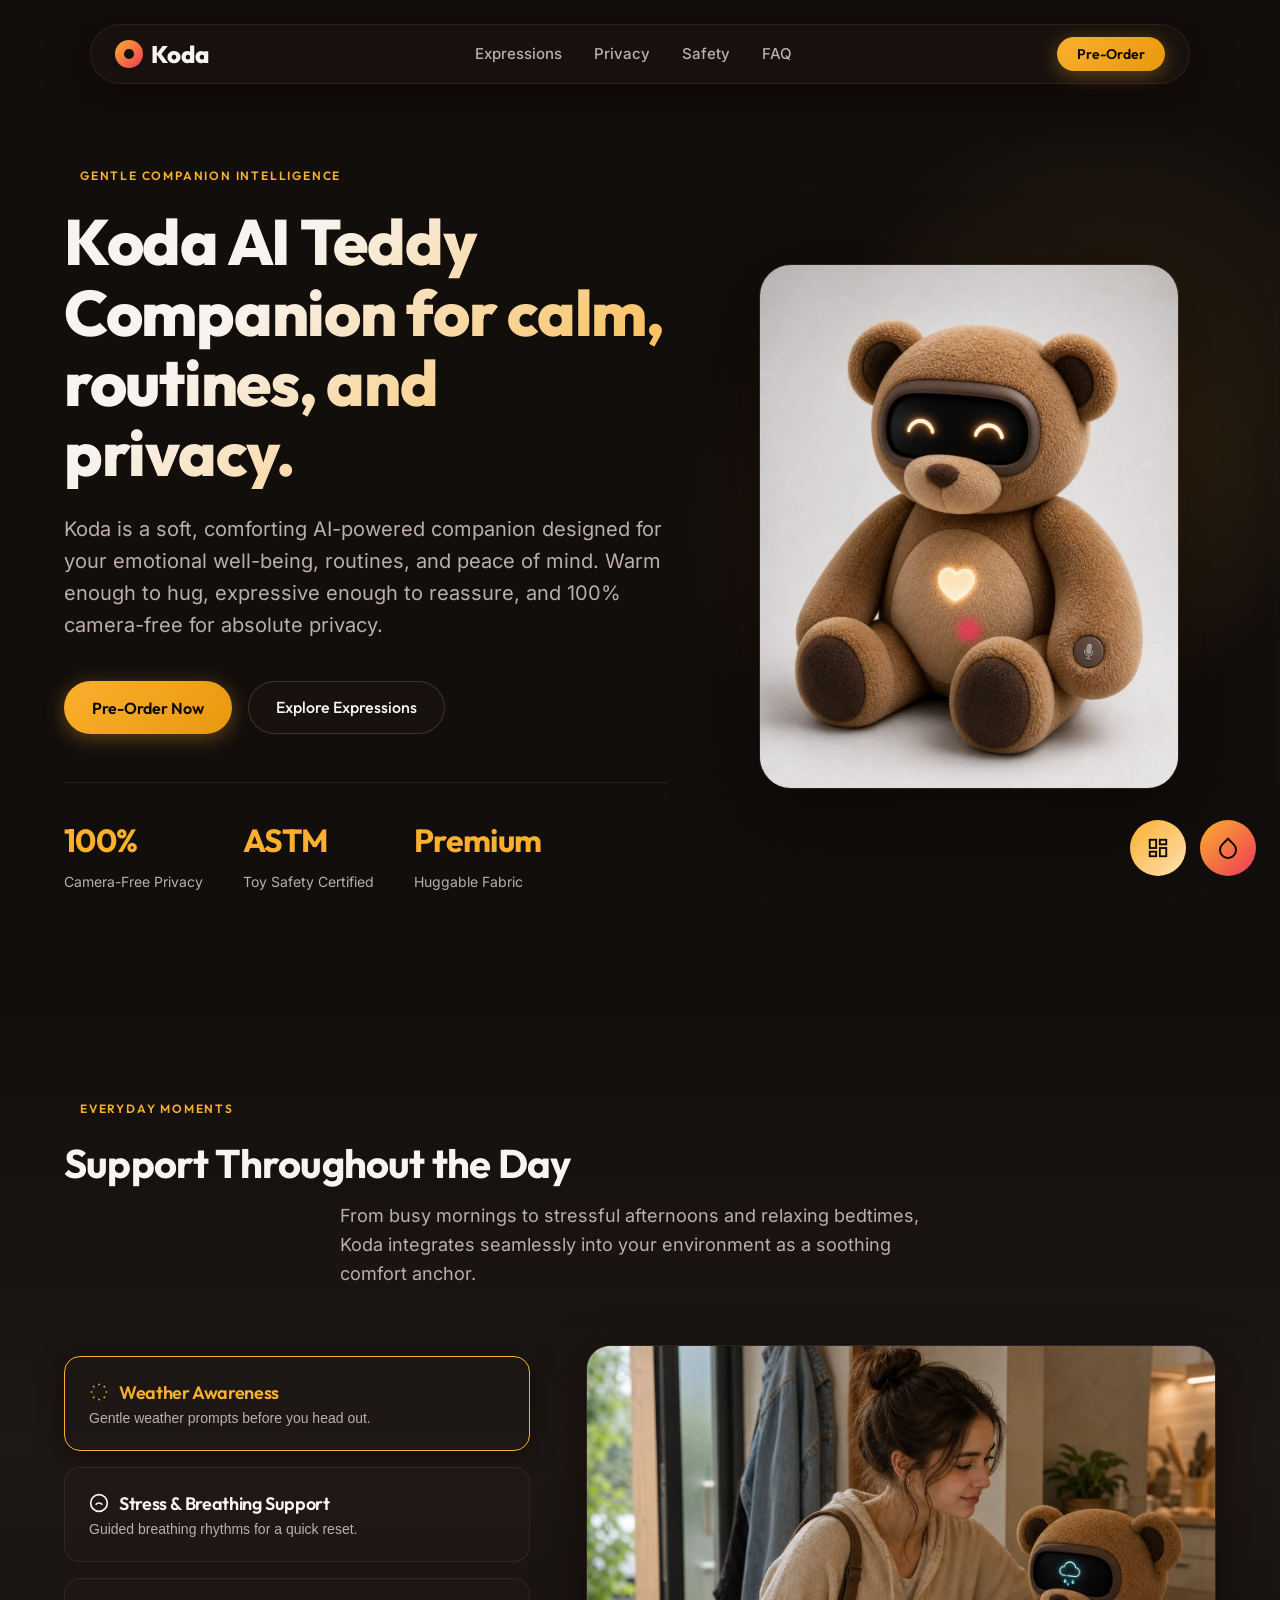
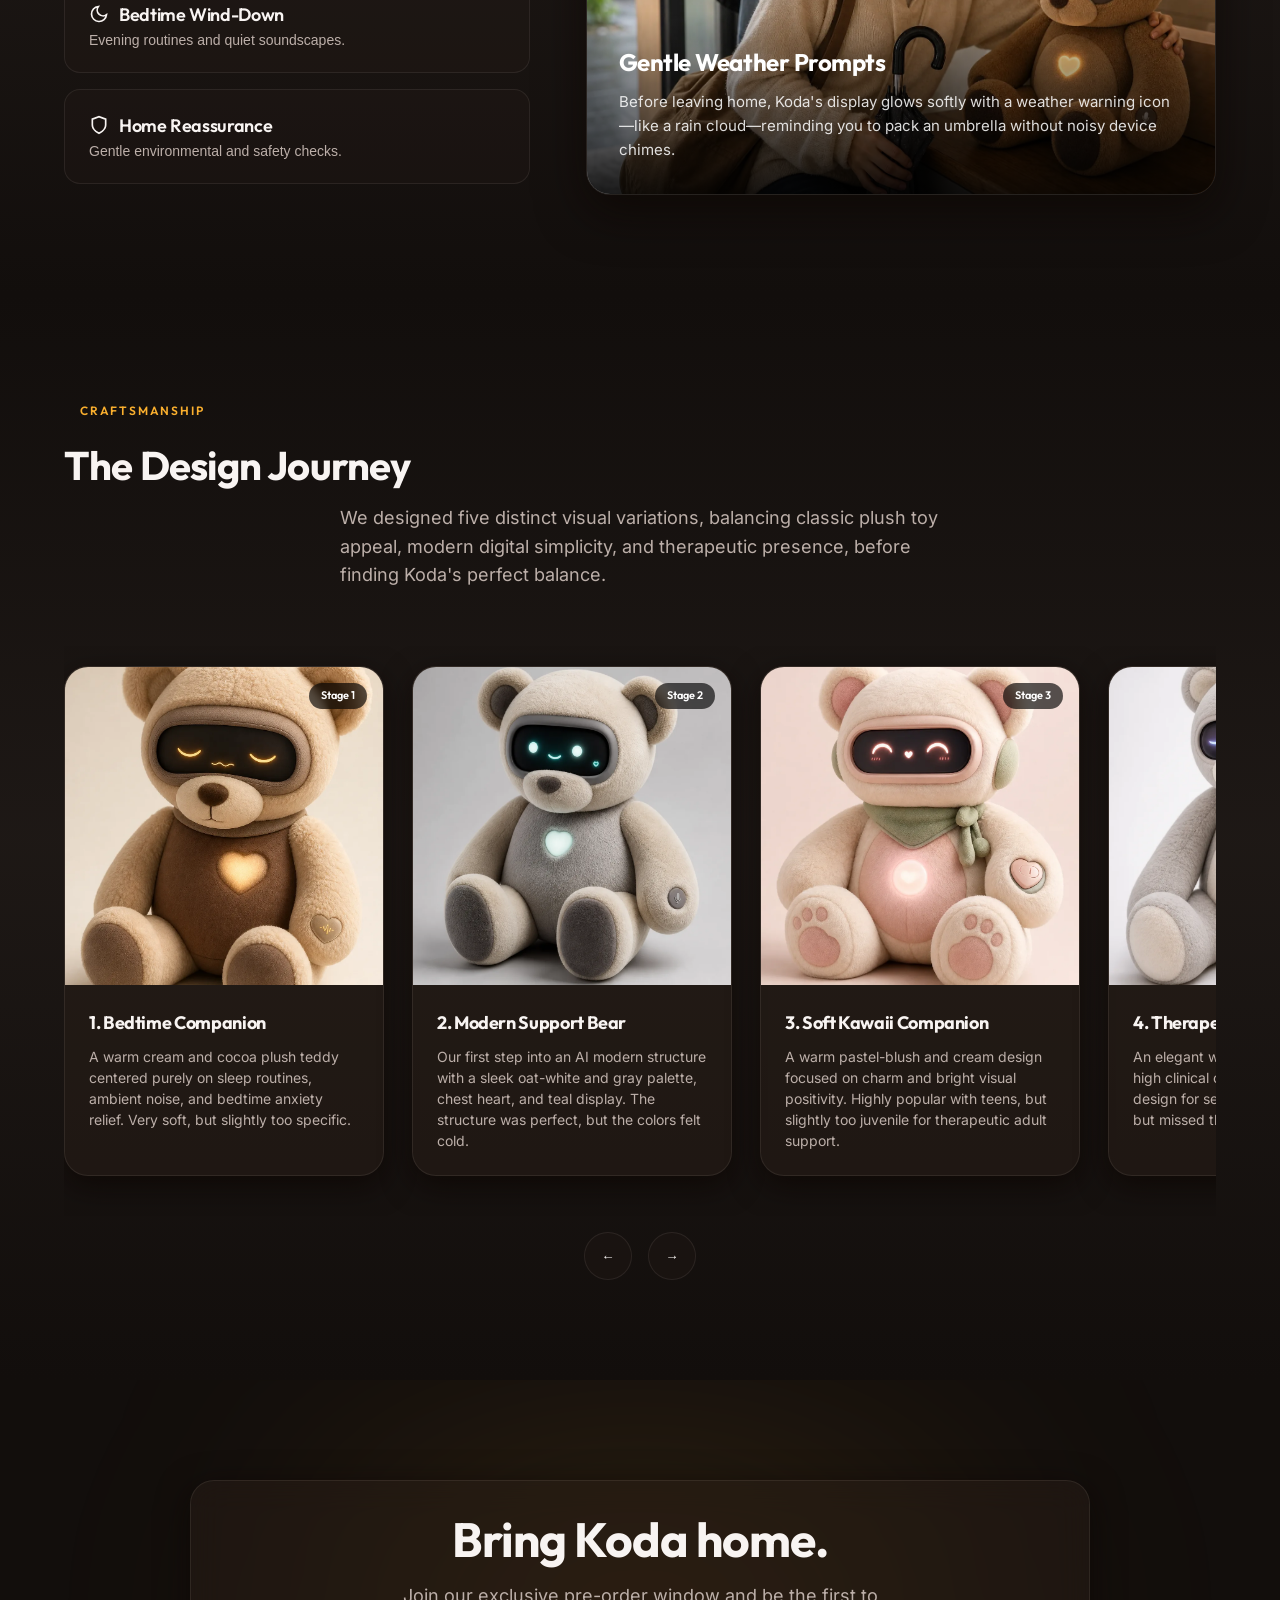
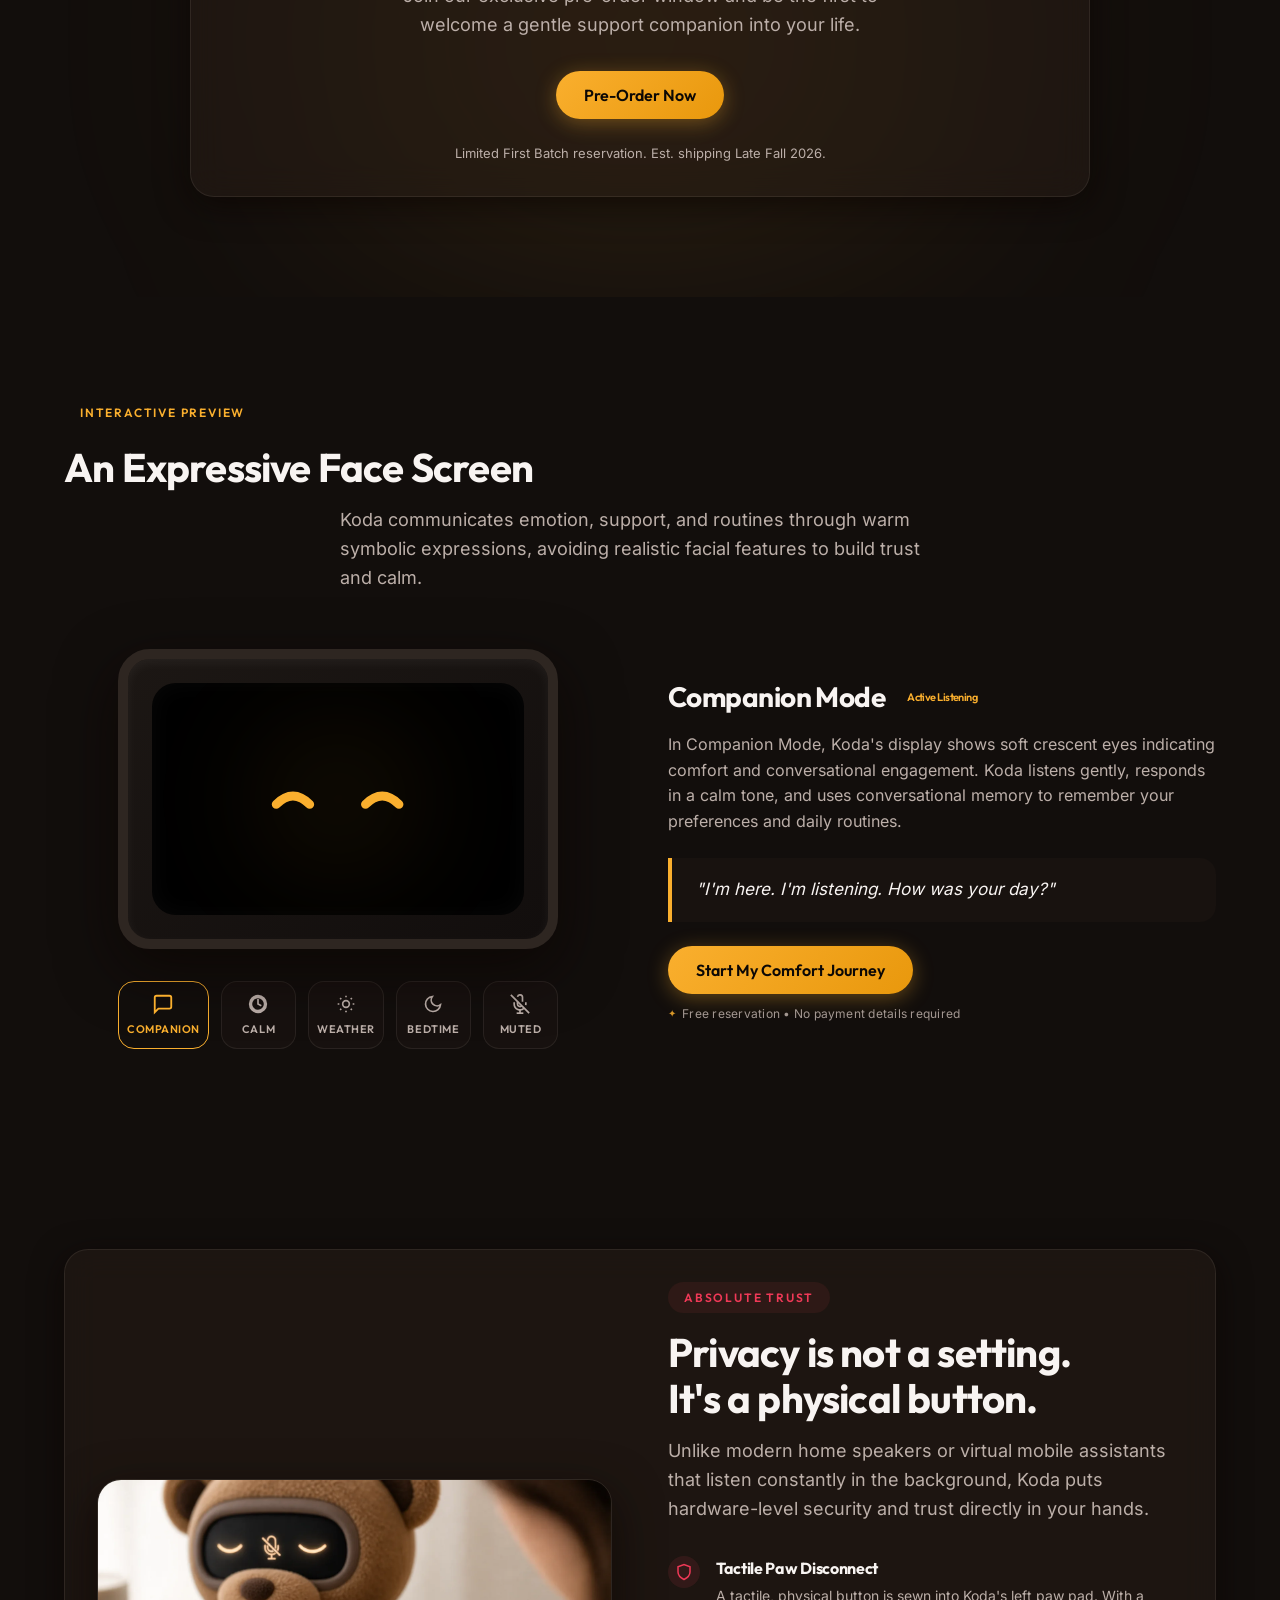
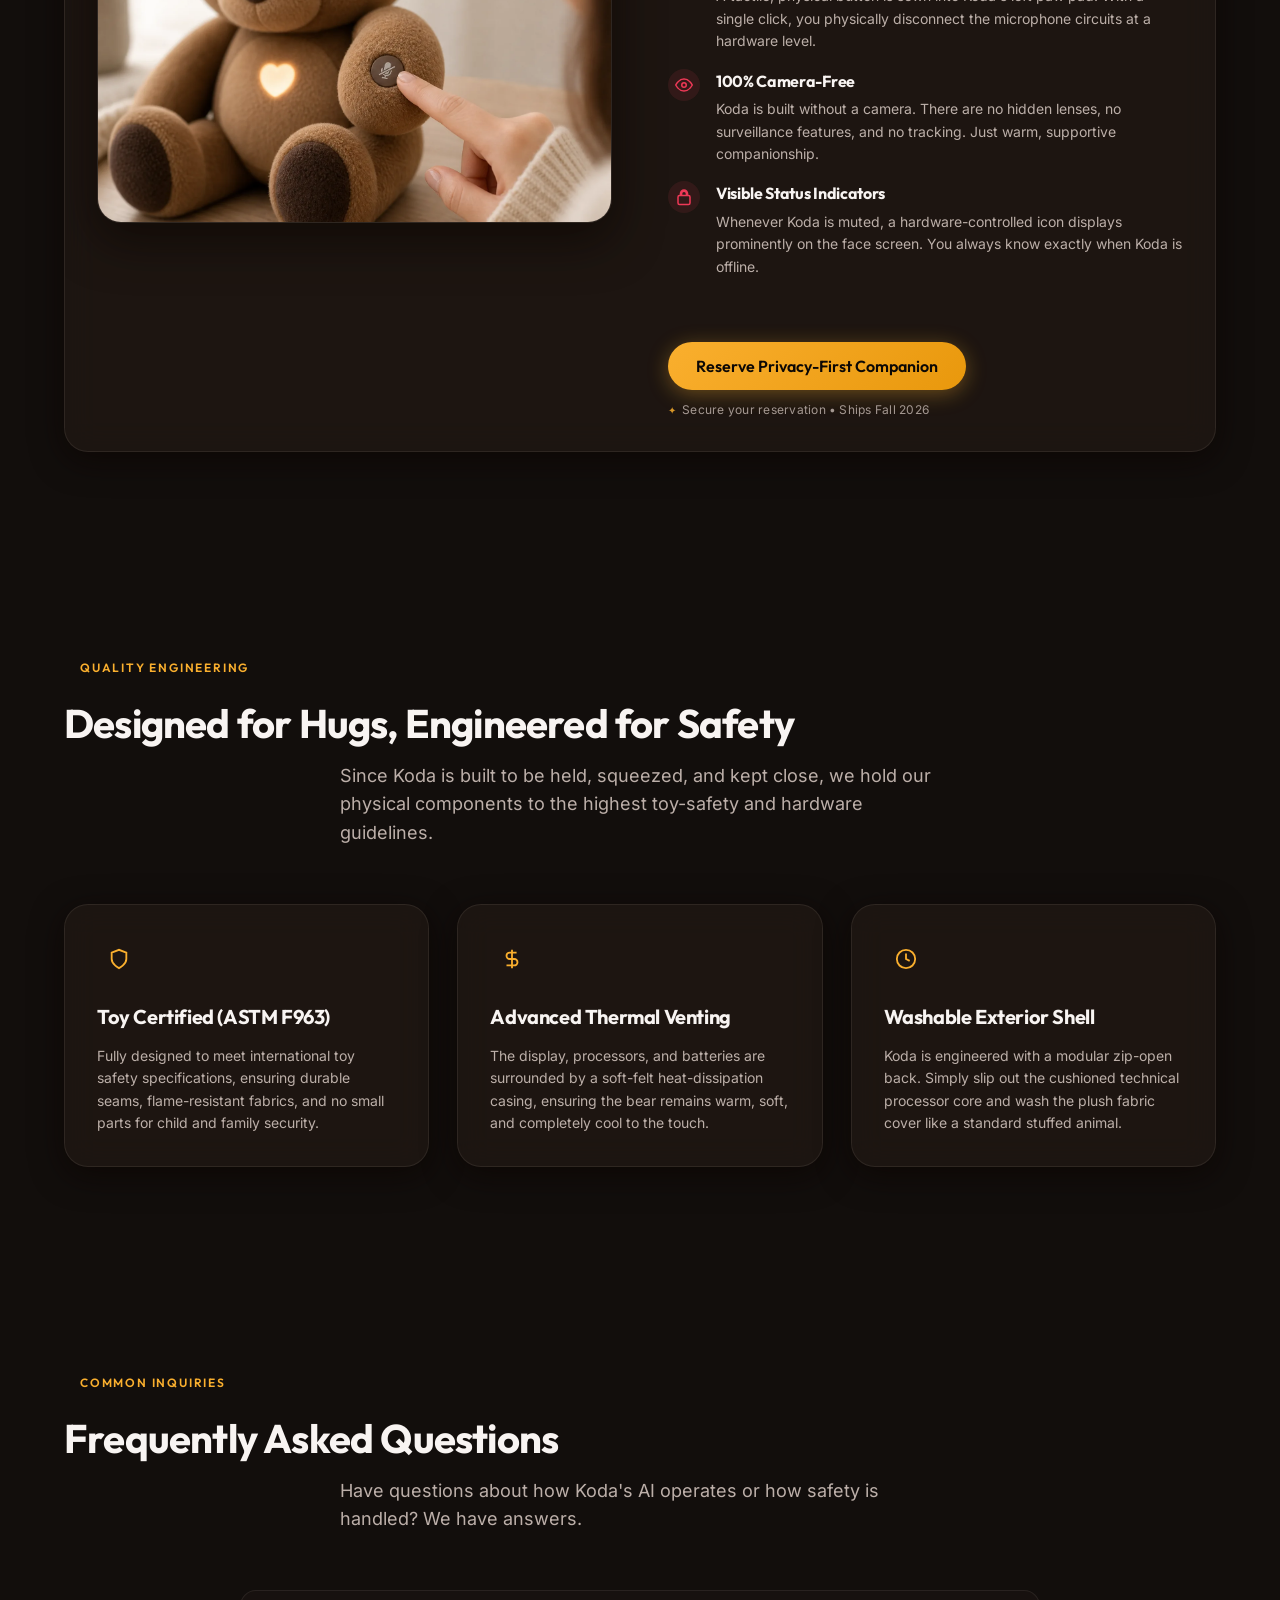
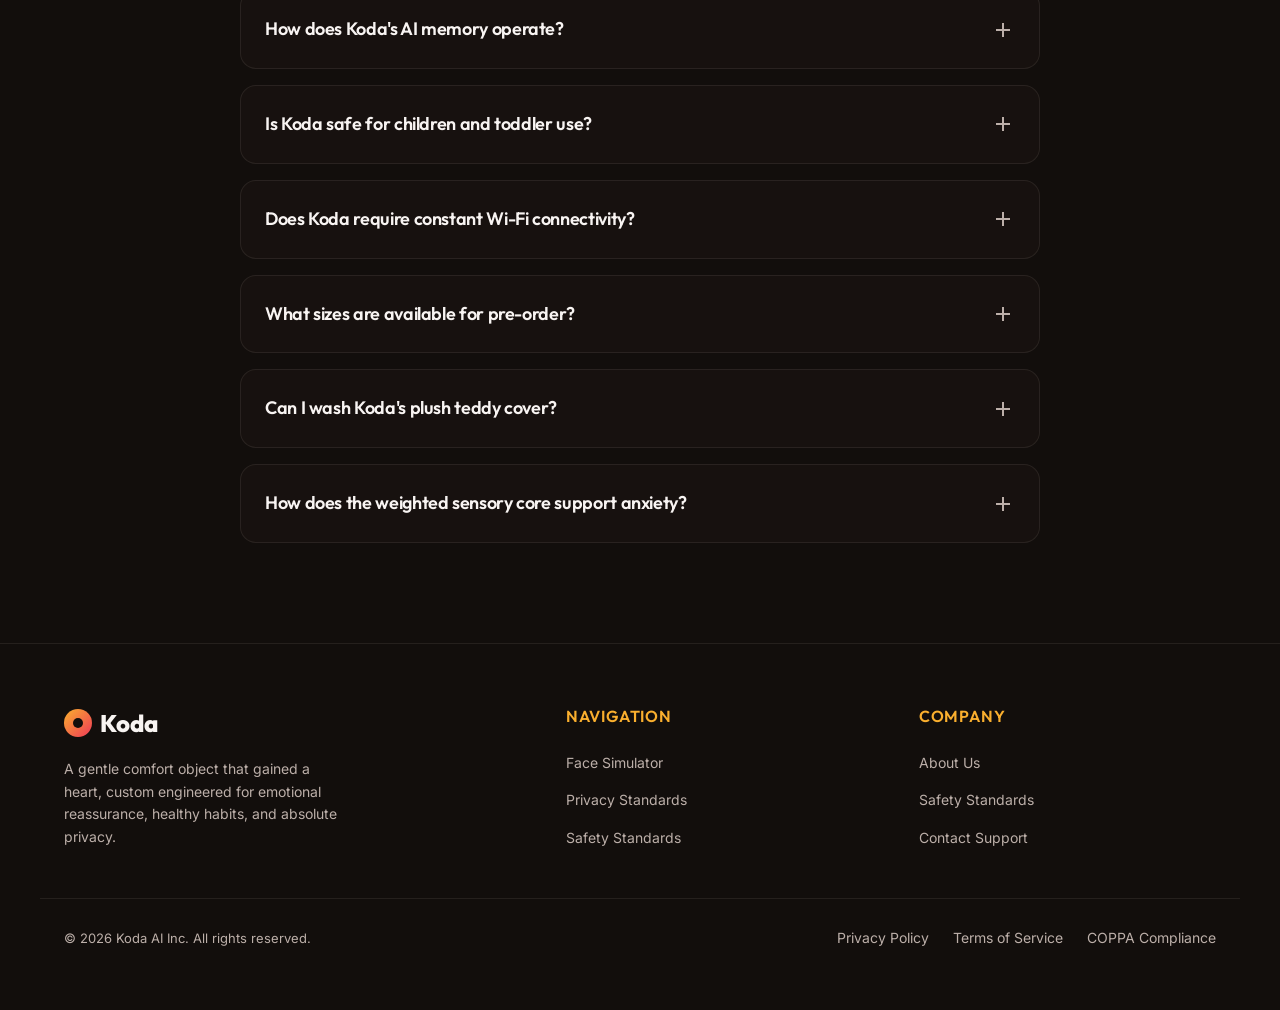
==== commit dc450e35: "Improve SEO metadata and asset performance" ====
--- a/index.html
+++ b/index.html
@@ -3,27 +3,125 @@
 <head>
   <meta charset="UTF-8">
   <meta name="viewport" content="width=device-width, initial-scale=1.0">
-  <title>Koda | AI Teddy Support Companion</title>
+  <title>Koda AI Teddy Companion | Privacy-First Smart Plush Bear</title>
   
   <!-- SEO Meta Tags -->
-  <meta name="description" content="Meet Koda, a comforting, soft AI-powered teddy companion designed to support emotional well-being, routines, safety, and bedtime wind-down. 100% privacy-first and camera-free.">
-  <meta name="keywords" content="AI companion, support bear, smart teddy, emotional wellbeing, sleep routine, anxiety relief, privacy-first AI, connected toy">
+  <meta name="description" content="Meet Koda, a camera-free AI teddy companion for emotional support, calming routines, bedtime wind-down, and privacy-first everyday reassurance.">
+  <meta name="robots" content="index, follow">
+  <link rel="canonical" href="https://alexgorcha.github.io/aicourse1-project2/">
   
   <!-- Open Graph / Facebook -->
   <meta property="og:type" content="website">
-  <meta property="og:title" content="Koda | AI Teddy Support Companion">
+  <meta property="og:url" content="https://alexgorcha.github.io/aicourse1-project2/">
+  <meta property="og:title" content="Koda AI Teddy Companion | Privacy-First Smart Plush Bear">
   <meta property="og:description" content="A warm, comforting AI plush companion that helps you feel heard, reminded, and reassured. Camera-free with a physical privacy button.">
-  <meta property="og:image" content="product_design_images/05-modern-support-bear-classic-brown-happy-eyes.png">
+  <meta property="og:image" content="https://alexgorcha.github.io/aicourse1-project2/product_design_images/05-modern-support-bear-classic-brown-happy-eyes.webp">
+  <meta property="og:image:alt" content="Koda, a classic brown camera-free AI teddy companion with a face screen and glowing heart">
   
   <!-- Twitter -->
-  <meta property="twitter:card" content="summary_large_image">
-  <meta property="twitter:title" content="Koda | AI Teddy Support Companion">
-  <meta property="twitter:description" content="A warm, comforting AI plush companion that helps you feel heard, reminded, and reassured. Camera-free with a physical privacy button.">
-  <meta property="twitter:image" content="product_design_images/05-modern-support-bear-classic-brown-happy-eyes.png">
+  <meta name="twitter:card" content="summary_large_image">
+  <meta name="twitter:title" content="Koda AI Teddy Companion | Privacy-First Smart Plush Bear">
+  <meta name="twitter:description" content="A warm, comforting AI plush companion that helps you feel heard, reminded, and reassured. Camera-free with a physical privacy button.">
+  <meta name="twitter:image" content="https://alexgorcha.github.io/aicourse1-project2/product_design_images/05-modern-support-bear-classic-brown-happy-eyes.webp">
+  <meta name="twitter:image:alt" content="Koda, a classic brown camera-free AI teddy companion with a face screen and glowing heart">
 
   <!-- Preload Styling for INP and LCP performance -->
+  <link rel="preload" href="assets/fonts/fonts.css" as="style">
   <link rel="preload" href="index.css" as="style">
+  <link rel="preload" href="product_design_images/05-modern-support-bear-classic-brown-happy-eyes.webp" as="image" fetchpriority="high">
+  <link rel="stylesheet" href="assets/fonts/fonts.css">
   <link rel="stylesheet" href="index.css">
+  <script type="application/ld+json">
+  {
+    "@context": "https://schema.org",
+    "@graph": [
+      {
+        "@type": "Organization",
+        "@id": "https://alexgorcha.github.io/aicourse1-project2/#organization",
+        "name": "Koda AI",
+        "url": "https://alexgorcha.github.io/aicourse1-project2/",
+        "logo": "https://alexgorcha.github.io/aicourse1-project2/product_design_images/05-modern-support-bear-classic-brown-happy-eyes.webp"
+      },
+      {
+        "@type": "Product",
+        "@id": "https://alexgorcha.github.io/aicourse1-project2/#product",
+        "name": "Koda AI Teddy Companion",
+        "brand": {
+          "@type": "Brand",
+          "name": "Koda"
+        },
+        "description": "Koda is a camera-free AI teddy companion designed for emotional support, calming routines, bedtime wind-down, and privacy-first everyday reassurance.",
+        "image": [
+          "https://alexgorcha.github.io/aicourse1-project2/product_design_images/05-modern-support-bear-classic-brown-happy-eyes.webp",
+          "https://alexgorcha.github.io/aicourse1-project2/product_design_images/10-product-detail-privacy-button-muted.webp"
+        ],
+        "category": "Smart Plush Companion",
+        "offers": {
+          "@type": "Offer",
+          "url": "https://alexgorcha.github.io/aicourse1-project2/",
+          "priceCurrency": "USD",
+          "price": "149",
+          "availability": "https://schema.org/PreOrder",
+          "itemCondition": "https://schema.org/NewCondition"
+        }
+      },
+      {
+        "@type": "FAQPage",
+        "@id": "https://alexgorcha.github.io/aicourse1-project2/#faq",
+        "mainEntity": [
+          {
+            "@type": "Question",
+            "name": "How does Koda's AI memory operate?",
+            "acceptedAnswer": {
+              "@type": "Answer",
+              "text": "Koda's conversational history is securely encrypted. By default, Koda stores companion data locally on its built-in solid-state module. Optional cloud sync can keep companion memory consistent across devices, with controls to view or delete data."
+            }
+          },
+          {
+            "@type": "Question",
+            "name": "Is Koda safe for children and toddler use?",
+            "acceptedAnswer": {
+              "@type": "Answer",
+              "text": "Koda is designed with child and family safety requirements in mind, including durable construction, no visible camera, optional parent controls, child profiles, conversation filters, and local-only support modes."
+            }
+          },
+          {
+            "@type": "Question",
+            "name": "Does Koda require constant Wi-Fi connectivity?",
+            "acceptedAnswer": {
+              "@type": "Answer",
+              "text": "No. Koda can handle breathing cues, bedtime soundscapes, visual screens, and basic supportive remarks locally. Advanced conversational features and weather or security reminders require Wi-Fi connectivity."
+            }
+          },
+          {
+            "@type": "Question",
+            "name": "What sizes are available for pre-order?",
+            "acceptedAnswer": {
+              "@type": "Answer",
+              "text": "Koda is launching with a Bedside Companion size at 12 inches and a Travel Companion size at 8 inches."
+            }
+          },
+          {
+            "@type": "Question",
+            "name": "Can I wash Koda's plush teddy cover?",
+            "acceptedAnswer": {
+              "@type": "Answer",
+              "text": "Yes. Koda is designed with a modular zip-open back so the technical core can be removed before washing the plush fabric cover."
+            }
+          },
+          {
+            "@type": "Question",
+            "name": "How does the weighted sensory core support anxiety?",
+            "acceptedAnswer": {
+              "@type": "Answer",
+              "text": "Koda uses an integrated weighted lower core to provide calming deep-pressure-style comfort similar to the physical anchoring people seek from weighted blankets."
+            }
+          }
+        ]
+      }
+    ]
+  }
+  </script>
 </head>
 <body class="theme-cocoa layout-a">
 
@@ -59,7 +157,7 @@
       <div class="container hero-grid">
         <div class="hero-content">
           <span class="section-tag" id="hero-tag">Gentle Companion Intelligence</span>
-          <h1 class="hero-headline" id="hero-title">Warmth you can feel.<br>Intelligence that understands.</h1>
+          <h1 class="hero-headline" id="hero-title">Koda AI Teddy Companion for calm, routines, and privacy.</h1>
           <p class="hero-description" id="hero-desc">
             Koda is a soft, comforting AI-powered companion designed for your emotional well-being, routines, and peace of mind. Warm enough to hug, expressive enough to reassure, and 100% camera-free for absolute privacy.
           </p>
@@ -85,7 +183,7 @@
         <div class="hero-media-wrapper">
           <div class="hero-glowing-backdrop"></div>
           <div class="teddy-container">
-            <img src="product_design_images/05-modern-support-bear-classic-brown-happy-eyes.png" alt="Koda: The Modern Support Bear in Classic Brown" class="teddy-hero-image" id="hero-teddy-img">
+            <img src="product_design_images/05-modern-support-bear-classic-brown-happy-eyes.webp" alt="Koda: The Modern Support Bear in Classic Brown" class="teddy-hero-image" id="hero-teddy-img" width="1122" height="1402" fetchpriority="high">
             <div class="teddy-glowing-heart-pulse" id="hero-heart-pulse"></div>
           </div>
         </div>
@@ -137,7 +235,7 @@
           <div class="usecase-display">
             <!-- Slide 1 -->
             <div class="usecase-slide active" data-slide="0">
-              <img src="product_design_images/06-lifestyle-weather-rain-alert.png" alt="Koda showing weather rain alert" class="usecase-img">
+              <img src="product_design_images/06-lifestyle-weather-rain-alert.webp" alt="Koda showing weather rain alert" class="usecase-img" width="1535" height="1024" loading="lazy">
               <div class="usecase-info-overlay">
                 <h4 class="usecase-info-title">Gentle Weather Prompts</h4>
                 <p class="usecase-info-desc">Before leaving home, Koda's display glows softly with a weather warning icon—like a rain cloud—reminding you to pack an umbrella without noisy device chimes.</p>
@@ -146,7 +244,7 @@
             
             <!-- Slide 2 -->
             <div class="usecase-slide" data-slide="1">
-              <img src="product_design_images/08-lifestyle-work-stress-breathing.png" alt="Breathing support with Koda during a stressful workday" class="usecase-img">
+              <img src="product_design_images/08-lifestyle-work-stress-breathing.webp" alt="Breathing support with Koda during a stressful workday" class="usecase-img" width="1536" height="1024" loading="lazy">
               <div class="usecase-info-overlay">
                 <h4 class="usecase-info-title">Guided Calming Waves</h4>
                 <p class="usecase-info-desc">During stressful work moments, Koda displays calm, sleeping closed eyes and slow, glowing chest waves. By matching your breathing to the glowing pattern, you can enjoy a gentle emotional reset.</p>
@@ -155,7 +253,7 @@
             
             <!-- Slide 3 -->
             <div class="usecase-slide" data-slide="2">
-              <img src="product_design_images/09-lifestyle-bedtime-sleepy-display.png" alt="Bedtime wind down with Koda" class="usecase-img">
+              <img src="product_design_images/09-lifestyle-bedtime-sleepy-display.webp" alt="Bedtime wind down with Koda" class="usecase-img" width="1122" height="1402" loading="lazy">
               <div class="usecase-info-overlay">
                 <h4 class="usecase-info-title">Bedtime Routines & Wind-Down</h4>
                 <p class="usecase-info-desc">During your evening wind-down, Koda displays sleepy eyes and a night star. Koda supports decompression with sleep readiness prompts, quiet bedtime journaling prompts, or gentle ambient soundscapes.</p>
@@ -164,7 +262,7 @@
             
             <!-- Slide 4 -->
             <div class="usecase-slide" data-slide="3">
-              <img src="product_design_images/07-lifestyle-security-worried-eyes.png" alt="Home security concern alert shown on Koda's screen" class="usecase-img">
+              <img src="product_design_images/07-lifestyle-security-worried-eyes.webp" alt="Home security concern alert shown on Koda's screen" class="usecase-img" width="1536" height="1024" loading="lazy">
               <div class="usecase-info-overlay">
                 <h4 class="usecase-info-title">Gentle Safety Reminders</h4>
                 <p class="usecase-info-desc">In the evening, Koda sits as a comforting guardian. If connected to a security sensor, Koda displays subtle worried eyes to signal an unlocked door or an open window—alerting you calmly, without creating panic.</p>
@@ -188,7 +286,7 @@
             <div class="gallery-card" id="card-concept-1">
               <div class="gallery-img-box">
                 <span class="gallery-tag">Stage 1</span>
-                <img src="product_design_images/01-calm-bedtime-companion.png" alt="Concept 1: Calm Bedtime Companion">
+                <img src="product_design_images/01-calm-bedtime-companion.webp" alt="Concept 1: Calm Bedtime Companion" width="1024" height="1536" loading="lazy">
               </div>
               <div class="gallery-content">
                 <h3 class="gallery-title">1. Bedtime Companion</h3>
@@ -199,7 +297,7 @@
             <div class="gallery-card" id="card-concept-2">
               <div class="gallery-img-box">
                 <span class="gallery-tag">Stage 2</span>
-                <img src="product_design_images/02-modern-emotional-support-bear.png" alt="Concept 2: Modern Emotional Support Bear">
+                <img src="product_design_images/02-modern-emotional-support-bear.webp" alt="Concept 2: Modern Emotional Support Bear" width="1122" height="1402" loading="lazy">
               </div>
               <div class="gallery-content">
                 <h3 class="gallery-title">2. Modern Support Bear</h3>
@@ -210,7 +308,7 @@
             <div class="gallery-card" id="card-concept-3">
               <div class="gallery-img-box">
                 <span class="gallery-tag">Stage 3</span>
-                <img src="product_design_images/03-soft-kawaii-companion.png" alt="Concept 3: Soft Kawaii Companion">
+                <img src="product_design_images/03-soft-kawaii-companion.webp" alt="Concept 3: Soft Kawaii Companion" width="1024" height="1536" loading="lazy">
               </div>
               <div class="gallery-content">
                 <h3 class="gallery-title">3. Soft Kawaii Companion</h3>
@@ -221,7 +319,7 @@
             <div class="gallery-card" id="card-concept-4">
               <div class="gallery-img-box">
                 <span class="gallery-tag">Stage 4</span>
-                <img src="product_design_images/04-premium-therapeutic-plush-device.png" alt="Concept 4: Premium Therapeutic Plush Device">
+                <img src="product_design_images/04-premium-therapeutic-plush-device.webp" alt="Concept 4: Premium Therapeutic Plush Device" width="1024" height="1535" loading="lazy">
               </div>
               <div class="gallery-content">
                 <h3 class="gallery-title">4. Therapeutic Plush</h3>
@@ -232,7 +330,7 @@
             <div class="gallery-card selected-concept" id="card-concept-5">
               <div class="gallery-img-box">
                 <span class="gallery-tag">Final Direction</span>
-                <img src="product_design_images/05-modern-support-bear-classic-brown-happy-eyes.png" alt="Concept 5: Modern Support Bear in Classic Brown">
+                <img src="product_design_images/05-modern-support-bear-classic-brown-happy-eyes.webp" alt="Concept 5: Modern Support Bear in Classic Brown" width="1122" height="1402" loading="lazy">
               </div>
               <div class="gallery-content">
                 <h3 class="gallery-title">5. Classic Brown (Chosen)</h3>
@@ -270,7 +368,7 @@
     <section class="hero-wellness layout-b-only" id="hero-b">
       <div class="container hero-wellness-centered">
         <span class="section-tag">A Quiet Space in a Loud World</span>
-        <h1 class="hero-wellness-title">Cozy comfort meets calm companion intelligence.</h1>
+        <h1 class="hero-wellness-title">Koda sensory support plush for calm daily routines.</h1>
         <p class="hero-wellness-desc">
           Designed not as a voice assistant or a surveillance speaker, but as a sensory comfort anchor. Koda pairs the traditional emotional reassurance of a weighted plush teddy bear with gentle companion intelligence to help you breathe, wind down, and disconnect.
         </p>
@@ -282,7 +380,7 @@
         <div class="hero-wellness-image-box">
           <div class="hero-glowing-backdrop" style="opacity: 0.65;"></div>
           <!-- Weighted calming scene -->
-          <img src="product_design_images/08-lifestyle-work-stress-breathing.png" alt="Using Koda for stress and breathing support" class="hero-wellness-image">
+          <img src="product_design_images/08-lifestyle-work-stress-breathing.webp" alt="Using Koda for stress and breathing support" class="hero-wellness-image" width="1536" height="1024">
         </div>
       </div>
     </section>
@@ -340,7 +438,7 @@
       <div class="container hero-dtc-grid">
         <div class="hero-dtc-content">
           <span class="hero-dtc-badge">🔥 Limited Pre-Orders Active</span>
-          <h1 class="hero-dtc-headline">A soft companion.<br>A quiet mind.</h1>
+          <h1 class="hero-dtc-headline">Pre-order Koda, the camera-free AI teddy bear companion.</h1>
           <p class="hero-dtc-desc">
             Koda is the world's first soft AI-powered teddy designed to relieve anxiety, establish healthy routines, and protect your privacy. No cameras, no surveillance speakers—just cozy emotional support.
           </p>
@@ -360,7 +458,7 @@
         <div class="hero-dtc-media">
           <div class="hero-glowing-backdrop"></div>
           <div class="teddy-container-dtc">
-            <img src="product_design_images/05-modern-support-bear-classic-brown-happy-eyes.png" alt="Classic Brown Modern Support Bear" class="teddy-hero-image">
+            <img src="product_design_images/05-modern-support-bear-classic-brown-happy-eyes.webp" alt="Classic Brown Modern Support Bear" class="teddy-hero-image" width="1122" height="1402">
             <div class="teddy-glowing-heart-pulse"></div>
             <!-- DTC Price highlight -->
             <div class="dtc-price-tag-badge">
@@ -566,7 +664,7 @@
       <div class="container">
         <div class="glass-card privacy-card">
           <div class="privacy-image-wrapper">
-            <img src="product_design_images/10-product-detail-privacy-button-muted.png" alt="Physical tactile microphone privacy disconnect button on Koda's paw">
+            <img src="product_design_images/10-product-detail-privacy-button-muted.webp" alt="Physical tactile microphone privacy disconnect button on Koda's paw" width="1535" height="1024" loading="lazy">
           </div>
           <div class="privacy-content">
             <span class="section-tag" style="background: hsl(350, 85%, 60%, 0.08); color: var(--accent-heart); border-color: hsl(350, 85%, 60%, 0.15)">Absolute Trust</span>
@@ -705,8 +803,8 @@
             <div class="faq-content">
               <div class="faq-answer">
                 We are launching with two premium physical sizes:
-                <br>1. **Bedside Companion (12 inches):** The perfect size for sitting on your nightstand, desk, or holding securely during stressful moments (default).
-                <br>2. **Travel Companion (8 inches):** A lighter, compact size equipped with an integrated travel strap—perfect for carrying inside backpacks and taking on long flights or trips.
+                <br>1. <strong>Bedside Companion (12 inches):</strong> The perfect size for sitting on your nightstand, desk, or holding securely during stressful moments (default).
+                <br>2. <strong>Travel Companion (8 inches):</strong> A lighter, compact size equipped with an integrated travel strap—perfect for carrying inside backpacks and taking on long flights or trips.
               </div>
             </div>
           </div>
@@ -784,14 +882,14 @@
   <!-- ==========================================
        PRE-ORDER MODAL DIALOG
        ========================================== -->
-  <div class="modal-backdrop" id="preorder-modal">
+  <div class="modal-backdrop" id="preorder-modal" role="dialog" aria-modal="true" aria-labelledby="modal-title" aria-describedby="modal-desc" aria-hidden="true">
     <div class="glass-card modal-box">
-      <button class="modal-close" id="modal-close-btn">✕</button>
+      <button class="modal-close" id="modal-close-btn" aria-label="Close reservation dialog">✕</button>
       
       <!-- Signup Screen -->
       <div id="modal-signup-screen">
-        <h3 class="modal-title">Reserve Your Koda</h3>
-        <p class="modal-desc">Secure your place in our limited first production run (shipping Late Fall 2026). No initial payment required today.</p>
+        <h3 class="modal-title" id="modal-title">Reserve Your Koda</h3>
+        <p class="modal-desc" id="modal-desc">Secure your place in our limited first production run (shipping Late Fall 2026). No initial payment required today.</p>
         
         <form class="modal-form" id="preorder-form">
           <div class="form-group">
--- a/assets/fonts/fonts.css
+++ b/assets/fonts/fonts.css
@@ -0,0 +1,424 @@
+/* cyrillic-ext */
+@font-face {
+  font-family: 'Inter';
+  font-style: normal;
+  font-weight: 300;
+  font-display: swap;
+  src: url(./font-05-UcC73FwrK3iLTeHuS_nVMrMxCp50SjIa2JL7SUc.woff2) format('woff2');
+  unicode-range: U+0460-052F, U+1C80-1C8A, U+20B4, U+2DE0-2DFF, U+A640-A69F, U+FE2E-FE2F;
+}
+/* cyrillic */
+@font-face {
+  font-family: 'Inter';
+  font-style: normal;
+  font-weight: 300;
+  font-display: swap;
+  src: url(./font-01-UcC73FwrK3iLTeHuS_nVMrMxCp50SjIa0ZL7SUc.woff2) format('woff2');
+  unicode-range: U+0301, U+0400-045F, U+0490-0491, U+04B0-04B1, U+2116;
+}
+/* greek-ext */
+@font-face {
+  font-family: 'Inter';
+  font-style: normal;
+  font-weight: 300;
+  font-display: swap;
+  src: url(./font-07-UcC73FwrK3iLTeHuS_nVMrMxCp50SjIa2ZL7SUc.woff2) format('woff2');
+  unicode-range: U+1F00-1FFF;
+}
+/* greek */
+@font-face {
+  font-family: 'Inter';
+  font-style: normal;
+  font-weight: 300;
+  font-display: swap;
+  src: url(./font-02-UcC73FwrK3iLTeHuS_nVMrMxCp50SjIa1pL7SUc.woff2) format('woff2');
+  unicode-range: U+0370-0377, U+037A-037F, U+0384-038A, U+038C, U+038E-03A1, U+03A3-03FF;
+}
+/* vietnamese */
+@font-face {
+  font-family: 'Inter';
+  font-style: normal;
+  font-weight: 300;
+  font-display: swap;
+  src: url(./font-06-UcC73FwrK3iLTeHuS_nVMrMxCp50SjIa2pL7SUc.woff2) format('woff2');
+  unicode-range: U+0102-0103, U+0110-0111, U+0128-0129, U+0168-0169, U+01A0-01A1, U+01AF-01B0, U+0300-0301, U+0303-0304, U+0308-0309, U+0323, U+0329, U+1EA0-1EF9, U+20AB;
+}
+/* latin-ext */
+@font-face {
+  font-family: 'Inter';
+  font-style: normal;
+  font-weight: 300;
+  font-display: swap;
+  src: url(./font-04-UcC73FwrK3iLTeHuS_nVMrMxCp50SjIa25L7SUc.woff2) format('woff2');
+  unicode-range: U+0100-02BA, U+02BD-02C5, U+02C7-02CC, U+02CE-02D7, U+02DD-02FF, U+0304, U+0308, U+0329, U+1D00-1DBF, U+1E00-1E9F, U+1EF2-1EFF, U+2020, U+20A0-20AB, U+20AD-20C0, U+2113, U+2C60-2C7F, U+A720-A7FF;
+}
+/* latin */
+@font-face {
+  font-family: 'Inter';
+  font-style: normal;
+  font-weight: 300;
+  font-display: swap;
+  src: url(./font-03-UcC73FwrK3iLTeHuS_nVMrMxCp50SjIa1ZL7.woff2) format('woff2');
+  unicode-range: U+0000-00FF, U+0131, U+0152-0153, U+02BB-02BC, U+02C6, U+02DA, U+02DC, U+0304, U+0308, U+0329, U+2000-206F, U+20AC, U+2122, U+2191, U+2193, U+2212, U+2215, U+FEFF, U+FFFD;
+}
+/* cyrillic-ext */
+@font-face {
+  font-family: 'Inter';
+  font-style: normal;
+  font-weight: 400;
+  font-display: swap;
+  src: url(./font-05-UcC73FwrK3iLTeHuS_nVMrMxCp50SjIa2JL7SUc.woff2) format('woff2');
+  unicode-range: U+0460-052F, U+1C80-1C8A, U+20B4, U+2DE0-2DFF, U+A640-A69F, U+FE2E-FE2F;
+}
+/* cyrillic */
+@font-face {
+  font-family: 'Inter';
+  font-style: normal;
+  font-weight: 400;
+  font-display: swap;
+  src: url(./font-01-UcC73FwrK3iLTeHuS_nVMrMxCp50SjIa0ZL7SUc.woff2) format('woff2');
+  unicode-range: U+0301, U+0400-045F, U+0490-0491, U+04B0-04B1, U+2116;
+}
+/* greek-ext */
+@font-face {
+  font-family: 'Inter';
+  font-style: normal;
+  font-weight: 400;
+  font-display: swap;
+  src: url(./font-07-UcC73FwrK3iLTeHuS_nVMrMxCp50SjIa2ZL7SUc.woff2) format('woff2');
+  unicode-range: U+1F00-1FFF;
+}
+/* greek */
+@font-face {
+  font-family: 'Inter';
+  font-style: normal;
+  font-weight: 400;
+  font-display: swap;
+  src: url(./font-02-UcC73FwrK3iLTeHuS_nVMrMxCp50SjIa1pL7SUc.woff2) format('woff2');
+  unicode-range: U+0370-0377, U+037A-037F, U+0384-038A, U+038C, U+038E-03A1, U+03A3-03FF;
+}
+/* vietnamese */
+@font-face {
+  font-family: 'Inter';
+  font-style: normal;
+  font-weight: 400;
+  font-display: swap;
+  src: url(./font-06-UcC73FwrK3iLTeHuS_nVMrMxCp50SjIa2pL7SUc.woff2) format('woff2');
+  unicode-range: U+0102-0103, U+0110-0111, U+0128-0129, U+0168-0169, U+01A0-01A1, U+01AF-01B0, U+0300-0301, U+0303-0304, U+0308-0309, U+0323, U+0329, U+1EA0-1EF9, U+20AB;
+}
+/* latin-ext */
+@font-face {
+  font-family: 'Inter';
+  font-style: normal;
+  font-weight: 400;
+  font-display: swap;
+  src: url(./font-04-UcC73FwrK3iLTeHuS_nVMrMxCp50SjIa25L7SUc.woff2) format('woff2');
+  unicode-range: U+0100-02BA, U+02BD-02C5, U+02C7-02CC, U+02CE-02D7, U+02DD-02FF, U+0304, U+0308, U+0329, U+1D00-1DBF, U+1E00-1E9F, U+1EF2-1EFF, U+2020, U+20A0-20AB, U+20AD-20C0, U+2113, U+2C60-2C7F, U+A720-A7FF;
+}
+/* latin */
+@font-face {
+  font-family: 'Inter';
+  font-style: normal;
+  font-weight: 400;
+  font-display: swap;
+  src: url(./font-03-UcC73FwrK3iLTeHuS_nVMrMxCp50SjIa1ZL7.woff2) format('woff2');
+  unicode-range: U+0000-00FF, U+0131, U+0152-0153, U+02BB-02BC, U+02C6, U+02DA, U+02DC, U+0304, U+0308, U+0329, U+2000-206F, U+20AC, U+2122, U+2191, U+2193, U+2212, U+2215, U+FEFF, U+FFFD;
+}
+/* cyrillic-ext */
+@font-face {
+  font-family: 'Inter';
+  font-style: normal;
+  font-weight: 500;
+  font-display: swap;
+  src: url(./font-05-UcC73FwrK3iLTeHuS_nVMrMxCp50SjIa2JL7SUc.woff2) format('woff2');
+  unicode-range: U+0460-052F, U+1C80-1C8A, U+20B4, U+2DE0-2DFF, U+A640-A69F, U+FE2E-FE2F;
+}
+/* cyrillic */
+@font-face {
+  font-family: 'Inter';
+  font-style: normal;
+  font-weight: 500;
+  font-display: swap;
+  src: url(./font-01-UcC73FwrK3iLTeHuS_nVMrMxCp50SjIa0ZL7SUc.woff2) format('woff2');
+  unicode-range: U+0301, U+0400-045F, U+0490-0491, U+04B0-04B1, U+2116;
+}
+/* greek-ext */
+@font-face {
+  font-family: 'Inter';
+  font-style: normal;
+  font-weight: 500;
+  font-display: swap;
+  src: url(./font-07-UcC73FwrK3iLTeHuS_nVMrMxCp50SjIa2ZL7SUc.woff2) format('woff2');
+  unicode-range: U+1F00-1FFF;
+}
+/* greek */
+@font-face {
+  font-family: 'Inter';
+  font-style: normal;
+  font-weight: 500;
+  font-display: swap;
+  src: url(./font-02-UcC73FwrK3iLTeHuS_nVMrMxCp50SjIa1pL7SUc.woff2) format('woff2');
+  unicode-range: U+0370-0377, U+037A-037F, U+0384-038A, U+038C, U+038E-03A1, U+03A3-03FF;
+}
+/* vietnamese */
+@font-face {
+  font-family: 'Inter';
+  font-style: normal;
+  font-weight: 500;
+  font-display: swap;
+  src: url(./font-06-UcC73FwrK3iLTeHuS_nVMrMxCp50SjIa2pL7SUc.woff2) format('woff2');
+  unicode-range: U+0102-0103, U+0110-0111, U+0128-0129, U+0168-0169, U+01A0-01A1, U+01AF-01B0, U+0300-0301, U+0303-0304, U+0308-0309, U+0323, U+0329, U+1EA0-1EF9, U+20AB;
+}
+/* latin-ext */
+@font-face {
+  font-family: 'Inter';
+  font-style: normal;
+  font-weight: 500;
+  font-display: swap;
+  src: url(./font-04-UcC73FwrK3iLTeHuS_nVMrMxCp50SjIa25L7SUc.woff2) format('woff2');
+  unicode-range: U+0100-02BA, U+02BD-02C5, U+02C7-02CC, U+02CE-02D7, U+02DD-02FF, U+0304, U+0308, U+0329, U+1D00-1DBF, U+1E00-1E9F, U+1EF2-1EFF, U+2020, U+20A0-20AB, U+20AD-20C0, U+2113, U+2C60-2C7F, U+A720-A7FF;
+}
+/* latin */
+@font-face {
+  font-family: 'Inter';
+  font-style: normal;
+  font-weight: 500;
+  font-display: swap;
+  src: url(./font-03-UcC73FwrK3iLTeHuS_nVMrMxCp50SjIa1ZL7.woff2) format('woff2');
+  unicode-range: U+0000-00FF, U+0131, U+0152-0153, U+02BB-02BC, U+02C6, U+02DA, U+02DC, U+0304, U+0308, U+0329, U+2000-206F, U+20AC, U+2122, U+2191, U+2193, U+2212, U+2215, U+FEFF, U+FFFD;
+}
+/* cyrillic-ext */
+@font-face {
+  font-family: 'Inter';
+  font-style: normal;
+  font-weight: 600;
+  font-display: swap;
+  src: url(./font-05-UcC73FwrK3iLTeHuS_nVMrMxCp50SjIa2JL7SUc.woff2) format('woff2');
+  unicode-range: U+0460-052F, U+1C80-1C8A, U+20B4, U+2DE0-2DFF, U+A640-A69F, U+FE2E-FE2F;
+}
+/* cyrillic */
+@font-face {
+  font-family: 'Inter';
+  font-style: normal;
+  font-weight: 600;
+  font-display: swap;
+  src: url(./font-01-UcC73FwrK3iLTeHuS_nVMrMxCp50SjIa0ZL7SUc.woff2) format('woff2');
+  unicode-range: U+0301, U+0400-045F, U+0490-0491, U+04B0-04B1, U+2116;
+}
+/* greek-ext */
+@font-face {
+  font-family: 'Inter';
+  font-style: normal;
+  font-weight: 600;
+  font-display: swap;
+  src: url(./font-07-UcC73FwrK3iLTeHuS_nVMrMxCp50SjIa2ZL7SUc.woff2) format('woff2');
+  unicode-range: U+1F00-1FFF;
+}
+/* greek */
+@font-face {
+  font-family: 'Inter';
+  font-style: normal;
+  font-weight: 600;
+  font-display: swap;
+  src: url(./font-02-UcC73FwrK3iLTeHuS_nVMrMxCp50SjIa1pL7SUc.woff2) format('woff2');
+  unicode-range: U+0370-0377, U+037A-037F, U+0384-038A, U+038C, U+038E-03A1, U+03A3-03FF;
+}
+/* vietnamese */
+@font-face {
+  font-family: 'Inter';
+  font-style: normal;
+  font-weight: 600;
+  font-display: swap;
+  src: url(./font-06-UcC73FwrK3iLTeHuS_nVMrMxCp50SjIa2pL7SUc.woff2) format('woff2');
+  unicode-range: U+0102-0103, U+0110-0111, U+0128-0129, U+0168-0169, U+01A0-01A1, U+01AF-01B0, U+0300-0301, U+0303-0304, U+0308-0309, U+0323, U+0329, U+1EA0-1EF9, U+20AB;
+}
+/* latin-ext */
+@font-face {
+  font-family: 'Inter';
+  font-style: normal;
+  font-weight: 600;
+  font-display: swap;
+  src: url(./font-04-UcC73FwrK3iLTeHuS_nVMrMxCp50SjIa25L7SUc.woff2) format('woff2');
+  unicode-range: U+0100-02BA, U+02BD-02C5, U+02C7-02CC, U+02CE-02D7, U+02DD-02FF, U+0304, U+0308, U+0329, U+1D00-1DBF, U+1E00-1E9F, U+1EF2-1EFF, U+2020, U+20A0-20AB, U+20AD-20C0, U+2113, U+2C60-2C7F, U+A720-A7FF;
+}
+/* latin */
+@font-face {
+  font-family: 'Inter';
+  font-style: normal;
+  font-weight: 600;
+  font-display: swap;
+  src: url(./font-03-UcC73FwrK3iLTeHuS_nVMrMxCp50SjIa1ZL7.woff2) format('woff2');
+  unicode-range: U+0000-00FF, U+0131, U+0152-0153, U+02BB-02BC, U+02C6, U+02DA, U+02DC, U+0304, U+0308, U+0329, U+2000-206F, U+20AC, U+2122, U+2191, U+2193, U+2212, U+2215, U+FEFF, U+FFFD;
+}
+/* cyrillic-ext */
+@font-face {
+  font-family: 'Inter';
+  font-style: normal;
+  font-weight: 700;
+  font-display: swap;
+  src: url(./font-05-UcC73FwrK3iLTeHuS_nVMrMxCp50SjIa2JL7SUc.woff2) format('woff2');
+  unicode-range: U+0460-052F, U+1C80-1C8A, U+20B4, U+2DE0-2DFF, U+A640-A69F, U+FE2E-FE2F;
+}
+/* cyrillic */
+@font-face {
+  font-family: 'Inter';
+  font-style: normal;
+  font-weight: 700;
+  font-display: swap;
+  src: url(./font-01-UcC73FwrK3iLTeHuS_nVMrMxCp50SjIa0ZL7SUc.woff2) format('woff2');
+  unicode-range: U+0301, U+0400-045F, U+0490-0491, U+04B0-04B1, U+2116;
+}
+/* greek-ext */
+@font-face {
+  font-family: 'Inter';
+  font-style: normal;
+  font-weight: 700;
+  font-display: swap;
+  src: url(./font-07-UcC73FwrK3iLTeHuS_nVMrMxCp50SjIa2ZL7SUc.woff2) format('woff2');
+  unicode-range: U+1F00-1FFF;
+}
+/* greek */
+@font-face {
+  font-family: 'Inter';
+  font-style: normal;
+  font-weight: 700;
+  font-display: swap;
+  src: url(./font-02-UcC73FwrK3iLTeHuS_nVMrMxCp50SjIa1pL7SUc.woff2) format('woff2');
+  unicode-range: U+0370-0377, U+037A-037F, U+0384-038A, U+038C, U+038E-03A1, U+03A3-03FF;
+}
+/* vietnamese */
+@font-face {
+  font-family: 'Inter';
+  font-style: normal;
+  font-weight: 700;
+  font-display: swap;
+  src: url(./font-06-UcC73FwrK3iLTeHuS_nVMrMxCp50SjIa2pL7SUc.woff2) format('woff2');
+  unicode-range: U+0102-0103, U+0110-0111, U+0128-0129, U+0168-0169, U+01A0-01A1, U+01AF-01B0, U+0300-0301, U+0303-0304, U+0308-0309, U+0323, U+0329, U+1EA0-1EF9, U+20AB;
+}
+/* latin-ext */
+@font-face {
+  font-family: 'Inter';
+  font-style: normal;
+  font-weight: 700;
+  font-display: swap;
+  src: url(./font-04-UcC73FwrK3iLTeHuS_nVMrMxCp50SjIa25L7SUc.woff2) format('woff2');
+  unicode-range: U+0100-02BA, U+02BD-02C5, U+02C7-02CC, U+02CE-02D7, U+02DD-02FF, U+0304, U+0308, U+0329, U+1D00-1DBF, U+1E00-1E9F, U+1EF2-1EFF, U+2020, U+20A0-20AB, U+20AD-20C0, U+2113, U+2C60-2C7F, U+A720-A7FF;
+}
+/* latin */
+@font-face {
+  font-family: 'Inter';
+  font-style: normal;
+  font-weight: 700;
+  font-display: swap;
+  src: url(./font-03-UcC73FwrK3iLTeHuS_nVMrMxCp50SjIa1ZL7.woff2) format('woff2');
+  unicode-range: U+0000-00FF, U+0131, U+0152-0153, U+02BB-02BC, U+02C6, U+02DA, U+02DC, U+0304, U+0308, U+0329, U+2000-206F, U+20AC, U+2122, U+2191, U+2193, U+2212, U+2215, U+FEFF, U+FFFD;
+}
+/* latin-ext */
+@font-face {
+  font-family: 'Outfit';
+  font-style: normal;
+  font-weight: 300;
+  font-display: swap;
+  src: url(./font-09-QGYvz_MVcBeNP4NJuktqQ4E.woff2) format('woff2');
+  unicode-range: U+0100-02BA, U+02BD-02C5, U+02C7-02CC, U+02CE-02D7, U+02DD-02FF, U+0304, U+0308, U+0329, U+1D00-1DBF, U+1E00-1E9F, U+1EF2-1EFF, U+2020, U+20A0-20AB, U+20AD-20C0, U+2113, U+2C60-2C7F, U+A720-A7FF;
+}
+/* latin */
+@font-face {
+  font-family: 'Outfit';
+  font-style: normal;
+  font-weight: 300;
+  font-display: swap;
+  src: url(./font-08-QGYvz_MVcBeNP4NJtEtq.woff2) format('woff2');
+  unicode-range: U+0000-00FF, U+0131, U+0152-0153, U+02BB-02BC, U+02C6, U+02DA, U+02DC, U+0304, U+0308, U+0329, U+2000-206F, U+20AC, U+2122, U+2191, U+2193, U+2212, U+2215, U+FEFF, U+FFFD;
+}
+/* latin-ext */
+@font-face {
+  font-family: 'Outfit';
+  font-style: normal;
+  font-weight: 400;
+  font-display: swap;
+  src: url(./font-09-QGYvz_MVcBeNP4NJuktqQ4E.woff2) format('woff2');
+  unicode-range: U+0100-02BA, U+02BD-02C5, U+02C7-02CC, U+02CE-02D7, U+02DD-02FF, U+0304, U+0308, U+0329, U+1D00-1DBF, U+1E00-1E9F, U+1EF2-1EFF, U+2020, U+20A0-20AB, U+20AD-20C0, U+2113, U+2C60-2C7F, U+A720-A7FF;
+}
+/* latin */
+@font-face {
+  font-family: 'Outfit';
+  font-style: normal;
+  font-weight: 400;
+  font-display: swap;
+  src: url(./font-08-QGYvz_MVcBeNP4NJtEtq.woff2) format('woff2');
+  unicode-range: U+0000-00FF, U+0131, U+0152-0153, U+02BB-02BC, U+02C6, U+02DA, U+02DC, U+0304, U+0308, U+0329, U+2000-206F, U+20AC, U+2122, U+2191, U+2193, U+2212, U+2215, U+FEFF, U+FFFD;
+}
+/* latin-ext */
+@font-face {
+  font-family: 'Outfit';
+  font-style: normal;
+  font-weight: 500;
+  font-display: swap;
+  src: url(./font-09-QGYvz_MVcBeNP4NJuktqQ4E.woff2) format('woff2');
+  unicode-range: U+0100-02BA, U+02BD-02C5, U+02C7-02CC, U+02CE-02D7, U+02DD-02FF, U+0304, U+0308, U+0329, U+1D00-1DBF, U+1E00-1E9F, U+1EF2-1EFF, U+2020, U+20A0-20AB, U+20AD-20C0, U+2113, U+2C60-2C7F, U+A720-A7FF;
+}
+/* latin */
+@font-face {
+  font-family: 'Outfit';
+  font-style: normal;
+  font-weight: 500;
+  font-display: swap;
+  src: url(./font-08-QGYvz_MVcBeNP4NJtEtq.woff2) format('woff2');
+  unicode-range: U+0000-00FF, U+0131, U+0152-0153, U+02BB-02BC, U+02C6, U+02DA, U+02DC, U+0304, U+0308, U+0329, U+2000-206F, U+20AC, U+2122, U+2191, U+2193, U+2212, U+2215, U+FEFF, U+FFFD;
+}
+/* latin-ext */
+@font-face {
+  font-family: 'Outfit';
+  font-style: normal;
+  font-weight: 600;
+  font-display: swap;
+  src: url(./font-09-QGYvz_MVcBeNP4NJuktqQ4E.woff2) format('woff2');
+  unicode-range: U+0100-02BA, U+02BD-02C5, U+02C7-02CC, U+02CE-02D7, U+02DD-02FF, U+0304, U+0308, U+0329, U+1D00-1DBF, U+1E00-1E9F, U+1EF2-1EFF, U+2020, U+20A0-20AB, U+20AD-20C0, U+2113, U+2C60-2C7F, U+A720-A7FF;
+}
+/* latin */
+@font-face {
+  font-family: 'Outfit';
+  font-style: normal;
+  font-weight: 600;
+  font-display: swap;
+  src: url(./font-08-QGYvz_MVcBeNP4NJtEtq.woff2) format('woff2');
+  unicode-range: U+0000-00FF, U+0131, U+0152-0153, U+02BB-02BC, U+02C6, U+02DA, U+02DC, U+0304, U+0308, U+0329, U+2000-206F, U+20AC, U+2122, U+2191, U+2193, U+2212, U+2215, U+FEFF, U+FFFD;
+}
+/* latin-ext */
+@font-face {
+  font-family: 'Outfit';
+  font-style: normal;
+  font-weight: 700;
+  font-display: swap;
+  src: url(./font-09-QGYvz_MVcBeNP4NJuktqQ4E.woff2) format('woff2');
+  unicode-range: U+0100-02BA, U+02BD-02C5, U+02C7-02CC, U+02CE-02D7, U+02DD-02FF, U+0304, U+0308, U+0329, U+1D00-1DBF, U+1E00-1E9F, U+1EF2-1EFF, U+2020, U+20A0-20AB, U+20AD-20C0, U+2113, U+2C60-2C7F, U+A720-A7FF;
+}
+/* latin */
+@font-face {
+  font-family: 'Outfit';
+  font-style: normal;
+  font-weight: 700;
+  font-display: swap;
+  src: url(./font-08-QGYvz_MVcBeNP4NJtEtq.woff2) format('woff2');
+  unicode-range: U+0000-00FF, U+0131, U+0152-0153, U+02BB-02BC, U+02C6, U+02DA, U+02DC, U+0304, U+0308, U+0329, U+2000-206F, U+20AC, U+2122, U+2191, U+2193, U+2212, U+2215, U+FEFF, U+FFFD;
+}
+/* latin-ext */
+@font-face {
+  font-family: 'Outfit';
+  font-style: normal;
+  font-weight: 800;
+  font-display: swap;
+  src: url(./font-09-QGYvz_MVcBeNP4NJuktqQ4E.woff2) format('woff2');
+  unicode-range: U+0100-02BA, U+02BD-02C5, U+02C7-02CC, U+02CE-02D7, U+02DD-02FF, U+0304, U+0308, U+0329, U+1D00-1DBF, U+1E00-1E9F, U+1EF2-1EFF, U+2020, U+20A0-20AB, U+20AD-20C0, U+2113, U+2C60-2C7F, U+A720-A7FF;
+}
+/* latin */
+@font-face {
+  font-family: 'Outfit';
+  font-style: normal;
+  font-weight: 800;
+  font-display: swap;
+  src: url(./font-08-QGYvz_MVcBeNP4NJtEtq.woff2) format('woff2');
+  unicode-range: U+0000-00FF, U+0131, U+0152-0153, U+02BB-02BC, U+02C6, U+02DA, U+02DC, U+0304, U+0308, U+0329, U+2000-206F, U+20AC, U+2122, U+2191, U+2193, U+2212, U+2215, U+FEFF, U+FFFD;
+}
+
--- a/index.css
+++ b/index.css
@@ -1,5 +1,3 @@
-@import url('https://fonts.googleapis.com/css2?family=Inter:wght@300;400;500;600;700&family=Outfit:wght@300;400;500;600;700;800&display=swap');
-
 /* ==========================================
    DESIGN TOKENS & THEMING
    ========================================== */
@@ -290,6 +288,15 @@
   transform: translateY(-2px);
 }
 
+button:focus-visible,
+a:focus-visible,
+input:focus-visible,
+select:focus-visible,
+.faq-header:focus-visible {
+  outline: 3px solid var(--accent);
+  outline-offset: 3px;
+}
+
 /* Accent text */
 .text-accent {
   color: var(--accent);
@@ -1465,11 +1472,11 @@
   right: 0;
   width: max-content; /* Shrinks container width to fit the options */
   z-index: 1001;
-  background: var(--glass-bg);
+  background: var(--mobile-menu-bg);
   backdrop-filter: blur(20px) saturate(140%);
   -webkit-backdrop-filter: blur(20px) saturate(140%);
   border: 1px solid var(--border-color-hover);
-  box-shadow: 0 10px 40px 0 var(--shadow-color);
+  box-shadow: 0 18px 60px 0 var(--shadow-color), 0 0 0 1px var(--border-color);
   border-radius: var(--radius-lg);
   padding: 20px;
   display: flex;
@@ -1504,8 +1511,12 @@
   min-width: 180px;
 }
 
+#layout-selection-panel {
+  width: 290px;
+}
+
 .theme-option-btn {
-  background: transparent;
+  background: var(--bg-card);
   border: 1px solid var(--border-color);
   border-radius: var(--radius-sm);
   padding: 8px 12px;
@@ -1521,13 +1532,13 @@
 }
 
 .theme-option-btn:hover {
-  background: rgba(255, 255, 255, 0.05);
+  background: var(--bg-card-hover);
   color: var(--text-main);
   border-color: var(--border-color-hover);
 }
 
 .theme-option-btn.active {
-  background: var(--border-color);
+  background: hsl(var(--accent-rgb) / 0.16);
   border-color: var(--accent);
   color: var(--text-main);
 }
@@ -1679,6 +1690,8 @@
   
   .hero-actions {
     justify-content: center;
+    flex-direction: column;
+    align-items: stretch;
   }
   
   .hero-stats {
@@ -1738,6 +1751,21 @@
     flex-direction: column;
     gap: 16px;
     text-align: center;
+  }
+}
+
+@media (prefers-reduced-motion: reduce) {
+  html {
+    scroll-behavior: auto;
+  }
+
+  *,
+  *::before,
+  *::after {
+    animation-duration: 0.01ms !important;
+    animation-iteration-count: 1 !important;
+    scroll-behavior: auto !important;
+    transition-duration: 0.01ms !important;
   }
 }
 
@@ -2092,6 +2120,32 @@
   max-width: 360px;
 }
 
+.teddy-container-dtc .teddy-glowing-heart-pulse {
+  bottom: 36%;
+  left: 47%;
+  width: 21px;
+  height: 21px;
+  animation-name: pulse-heart-dtc;
+}
+
+@keyframes pulse-heart-dtc {
+  0% {
+    transform: translateX(-50%) scale(0.9);
+    box-shadow: 0 0 0 0 rgba(var(--accent-heart-rgb), 0.45);
+    opacity: 0.5;
+  }
+  50% {
+    transform: translateX(-50%) scale(1.05);
+    box-shadow: 0 0 12px 5px rgba(var(--accent-heart-rgb), 0.28);
+    opacity: 0.78;
+  }
+  100% {
+    transform: translateX(-50%) scale(0.9);
+    box-shadow: 0 0 0 0 rgba(var(--accent-heart-rgb), 0);
+    opacity: 0.5;
+  }
+}
+
 .dtc-price-tag-badge {
   position: absolute;
   top: 24px;
@@ -2319,4 +2373,3 @@
     gap: 24px;
   }
 }
-
--- a/assets/fonts/fonts.css
+++ b/assets/fonts/fonts.css
@@ -0,0 +1,424 @@
+/* cyrillic-ext */
+@font-face {
+  font-family: 'Inter';
+  font-style: normal;
+  font-weight: 300;
+  font-display: swap;
+  src: url(./font-05-UcC73FwrK3iLTeHuS_nVMrMxCp50SjIa2JL7SUc.woff2) format('woff2');
+  unicode-range: U+0460-052F, U+1C80-1C8A, U+20B4, U+2DE0-2DFF, U+A640-A69F, U+FE2E-FE2F;
+}
+/* cyrillic */
+@font-face {
+  font-family: 'Inter';
+  font-style: normal;
+  font-weight: 300;
+  font-display: swap;
+  src: url(./font-01-UcC73FwrK3iLTeHuS_nVMrMxCp50SjIa0ZL7SUc.woff2) format('woff2');
+  unicode-range: U+0301, U+0400-045F, U+0490-0491, U+04B0-04B1, U+2116;
+}
+/* greek-ext */
+@font-face {
+  font-family: 'Inter';
+  font-style: normal;
+  font-weight: 300;
+  font-display: swap;
+  src: url(./font-07-UcC73FwrK3iLTeHuS_nVMrMxCp50SjIa2ZL7SUc.woff2) format('woff2');
+  unicode-range: U+1F00-1FFF;
+}
+/* greek */
+@font-face {
+  font-family: 'Inter';
+  font-style: normal;
+  font-weight: 300;
+  font-display: swap;
+  src: url(./font-02-UcC73FwrK3iLTeHuS_nVMrMxCp50SjIa1pL7SUc.woff2) format('woff2');
+  unicode-range: U+0370-0377, U+037A-037F, U+0384-038A, U+038C, U+038E-03A1, U+03A3-03FF;
+}
+/* vietnamese */
+@font-face {
+  font-family: 'Inter';
+  font-style: normal;
+  font-weight: 300;
+  font-display: swap;
+  src: url(./font-06-UcC73FwrK3iLTeHuS_nVMrMxCp50SjIa2pL7SUc.woff2) format('woff2');
+  unicode-range: U+0102-0103, U+0110-0111, U+0128-0129, U+0168-0169, U+01A0-01A1, U+01AF-01B0, U+0300-0301, U+0303-0304, U+0308-0309, U+0323, U+0329, U+1EA0-1EF9, U+20AB;
+}
+/* latin-ext */
+@font-face {
+  font-family: 'Inter';
+  font-style: normal;
+  font-weight: 300;
+  font-display: swap;
+  src: url(./font-04-UcC73FwrK3iLTeHuS_nVMrMxCp50SjIa25L7SUc.woff2) format('woff2');
+  unicode-range: U+0100-02BA, U+02BD-02C5, U+02C7-02CC, U+02CE-02D7, U+02DD-02FF, U+0304, U+0308, U+0329, U+1D00-1DBF, U+1E00-1E9F, U+1EF2-1EFF, U+2020, U+20A0-20AB, U+20AD-20C0, U+2113, U+2C60-2C7F, U+A720-A7FF;
+}
+/* latin */
+@font-face {
+  font-family: 'Inter';
+  font-style: normal;
+  font-weight: 300;
+  font-display: swap;
+  src: url(./font-03-UcC73FwrK3iLTeHuS_nVMrMxCp50SjIa1ZL7.woff2) format('woff2');
+  unicode-range: U+0000-00FF, U+0131, U+0152-0153, U+02BB-02BC, U+02C6, U+02DA, U+02DC, U+0304, U+0308, U+0329, U+2000-206F, U+20AC, U+2122, U+2191, U+2193, U+2212, U+2215, U+FEFF, U+FFFD;
+}
+/* cyrillic-ext */
+@font-face {
+  font-family: 'Inter';
+  font-style: normal;
+  font-weight: 400;
+  font-display: swap;
+  src: url(./font-05-UcC73FwrK3iLTeHuS_nVMrMxCp50SjIa2JL7SUc.woff2) format('woff2');
+  unicode-range: U+0460-052F, U+1C80-1C8A, U+20B4, U+2DE0-2DFF, U+A640-A69F, U+FE2E-FE2F;
+}
+/* cyrillic */
+@font-face {
+  font-family: 'Inter';
+  font-style: normal;
+  font-weight: 400;
+  font-display: swap;
+  src: url(./font-01-UcC73FwrK3iLTeHuS_nVMrMxCp50SjIa0ZL7SUc.woff2) format('woff2');
+  unicode-range: U+0301, U+0400-045F, U+0490-0491, U+04B0-04B1, U+2116;
+}
+/* greek-ext */
+@font-face {
+  font-family: 'Inter';
+  font-style: normal;
+  font-weight: 400;
+  font-display: swap;
+  src: url(./font-07-UcC73FwrK3iLTeHuS_nVMrMxCp50SjIa2ZL7SUc.woff2) format('woff2');
+  unicode-range: U+1F00-1FFF;
+}
+/* greek */
+@font-face {
+  font-family: 'Inter';
+  font-style: normal;
+  font-weight: 400;
+  font-display: swap;
+  src: url(./font-02-UcC73FwrK3iLTeHuS_nVMrMxCp50SjIa1pL7SUc.woff2) format('woff2');
+  unicode-range: U+0370-0377, U+037A-037F, U+0384-038A, U+038C, U+038E-03A1, U+03A3-03FF;
+}
+/* vietnamese */
+@font-face {
+  font-family: 'Inter';
+  font-style: normal;
+  font-weight: 400;
+  font-display: swap;
+  src: url(./font-06-UcC73FwrK3iLTeHuS_nVMrMxCp50SjIa2pL7SUc.woff2) format('woff2');
+  unicode-range: U+0102-0103, U+0110-0111, U+0128-0129, U+0168-0169, U+01A0-01A1, U+01AF-01B0, U+0300-0301, U+0303-0304, U+0308-0309, U+0323, U+0329, U+1EA0-1EF9, U+20AB;
+}
+/* latin-ext */
+@font-face {
+  font-family: 'Inter';
+  font-style: normal;
+  font-weight: 400;
+  font-display: swap;
+  src: url(./font-04-UcC73FwrK3iLTeHuS_nVMrMxCp50SjIa25L7SUc.woff2) format('woff2');
+  unicode-range: U+0100-02BA, U+02BD-02C5, U+02C7-02CC, U+02CE-02D7, U+02DD-02FF, U+0304, U+0308, U+0329, U+1D00-1DBF, U+1E00-1E9F, U+1EF2-1EFF, U+2020, U+20A0-20AB, U+20AD-20C0, U+2113, U+2C60-2C7F, U+A720-A7FF;
+}
+/* latin */
+@font-face {
+  font-family: 'Inter';
+  font-style: normal;
+  font-weight: 400;
+  font-display: swap;
+  src: url(./font-03-UcC73FwrK3iLTeHuS_nVMrMxCp50SjIa1ZL7.woff2) format('woff2');
+  unicode-range: U+0000-00FF, U+0131, U+0152-0153, U+02BB-02BC, U+02C6, U+02DA, U+02DC, U+0304, U+0308, U+0329, U+2000-206F, U+20AC, U+2122, U+2191, U+2193, U+2212, U+2215, U+FEFF, U+FFFD;
+}
+/* cyrillic-ext */
+@font-face {
+  font-family: 'Inter';
+  font-style: normal;
+  font-weight: 500;
+  font-display: swap;
+  src: url(./font-05-UcC73FwrK3iLTeHuS_nVMrMxCp50SjIa2JL7SUc.woff2) format('woff2');
+  unicode-range: U+0460-052F, U+1C80-1C8A, U+20B4, U+2DE0-2DFF, U+A640-A69F, U+FE2E-FE2F;
+}
+/* cyrillic */
+@font-face {
+  font-family: 'Inter';
+  font-style: normal;
+  font-weight: 500;
+  font-display: swap;
+  src: url(./font-01-UcC73FwrK3iLTeHuS_nVMrMxCp50SjIa0ZL7SUc.woff2) format('woff2');
+  unicode-range: U+0301, U+0400-045F, U+0490-0491, U+04B0-04B1, U+2116;
+}
+/* greek-ext */
+@font-face {
+  font-family: 'Inter';
+  font-style: normal;
+  font-weight: 500;
+  font-display: swap;
+  src: url(./font-07-UcC73FwrK3iLTeHuS_nVMrMxCp50SjIa2ZL7SUc.woff2) format('woff2');
+  unicode-range: U+1F00-1FFF;
+}
+/* greek */
+@font-face {
+  font-family: 'Inter';
+  font-style: normal;
+  font-weight: 500;
+  font-display: swap;
+  src: url(./font-02-UcC73FwrK3iLTeHuS_nVMrMxCp50SjIa1pL7SUc.woff2) format('woff2');
+  unicode-range: U+0370-0377, U+037A-037F, U+0384-038A, U+038C, U+038E-03A1, U+03A3-03FF;
+}
+/* vietnamese */
+@font-face {
+  font-family: 'Inter';
+  font-style: normal;
+  font-weight: 500;
+  font-display: swap;
+  src: url(./font-06-UcC73FwrK3iLTeHuS_nVMrMxCp50SjIa2pL7SUc.woff2) format('woff2');
+  unicode-range: U+0102-0103, U+0110-0111, U+0128-0129, U+0168-0169, U+01A0-01A1, U+01AF-01B0, U+0300-0301, U+0303-0304, U+0308-0309, U+0323, U+0329, U+1EA0-1EF9, U+20AB;
+}
+/* latin-ext */
+@font-face {
+  font-family: 'Inter';
+  font-style: normal;
+  font-weight: 500;
+  font-display: swap;
+  src: url(./font-04-UcC73FwrK3iLTeHuS_nVMrMxCp50SjIa25L7SUc.woff2) format('woff2');
+  unicode-range: U+0100-02BA, U+02BD-02C5, U+02C7-02CC, U+02CE-02D7, U+02DD-02FF, U+0304, U+0308, U+0329, U+1D00-1DBF, U+1E00-1E9F, U+1EF2-1EFF, U+2020, U+20A0-20AB, U+20AD-20C0, U+2113, U+2C60-2C7F, U+A720-A7FF;
+}
+/* latin */
+@font-face {
+  font-family: 'Inter';
+  font-style: normal;
+  font-weight: 500;
+  font-display: swap;
+  src: url(./font-03-UcC73FwrK3iLTeHuS_nVMrMxCp50SjIa1ZL7.woff2) format('woff2');
+  unicode-range: U+0000-00FF, U+0131, U+0152-0153, U+02BB-02BC, U+02C6, U+02DA, U+02DC, U+0304, U+0308, U+0329, U+2000-206F, U+20AC, U+2122, U+2191, U+2193, U+2212, U+2215, U+FEFF, U+FFFD;
+}
+/* cyrillic-ext */
+@font-face {
+  font-family: 'Inter';
+  font-style: normal;
+  font-weight: 600;
+  font-display: swap;
+  src: url(./font-05-UcC73FwrK3iLTeHuS_nVMrMxCp50SjIa2JL7SUc.woff2) format('woff2');
+  unicode-range: U+0460-052F, U+1C80-1C8A, U+20B4, U+2DE0-2DFF, U+A640-A69F, U+FE2E-FE2F;
+}
+/* cyrillic */
+@font-face {
+  font-family: 'Inter';
+  font-style: normal;
+  font-weight: 600;
+  font-display: swap;
+  src: url(./font-01-UcC73FwrK3iLTeHuS_nVMrMxCp50SjIa0ZL7SUc.woff2) format('woff2');
+  unicode-range: U+0301, U+0400-045F, U+0490-0491, U+04B0-04B1, U+2116;
+}
+/* greek-ext */
+@font-face {
+  font-family: 'Inter';
+  font-style: normal;
+  font-weight: 600;
+  font-display: swap;
+  src: url(./font-07-UcC73FwrK3iLTeHuS_nVMrMxCp50SjIa2ZL7SUc.woff2) format('woff2');
+  unicode-range: U+1F00-1FFF;
+}
+/* greek */
+@font-face {
+  font-family: 'Inter';
+  font-style: normal;
+  font-weight: 600;
+  font-display: swap;
+  src: url(./font-02-UcC73FwrK3iLTeHuS_nVMrMxCp50SjIa1pL7SUc.woff2) format('woff2');
+  unicode-range: U+0370-0377, U+037A-037F, U+0384-038A, U+038C, U+038E-03A1, U+03A3-03FF;
+}
+/* vietnamese */
+@font-face {
+  font-family: 'Inter';
+  font-style: normal;
+  font-weight: 600;
+  font-display: swap;
+  src: url(./font-06-UcC73FwrK3iLTeHuS_nVMrMxCp50SjIa2pL7SUc.woff2) format('woff2');
+  unicode-range: U+0102-0103, U+0110-0111, U+0128-0129, U+0168-0169, U+01A0-01A1, U+01AF-01B0, U+0300-0301, U+0303-0304, U+0308-0309, U+0323, U+0329, U+1EA0-1EF9, U+20AB;
+}
+/* latin-ext */
+@font-face {
+  font-family: 'Inter';
+  font-style: normal;
+  font-weight: 600;
+  font-display: swap;
+  src: url(./font-04-UcC73FwrK3iLTeHuS_nVMrMxCp50SjIa25L7SUc.woff2) format('woff2');
+  unicode-range: U+0100-02BA, U+02BD-02C5, U+02C7-02CC, U+02CE-02D7, U+02DD-02FF, U+0304, U+0308, U+0329, U+1D00-1DBF, U+1E00-1E9F, U+1EF2-1EFF, U+2020, U+20A0-20AB, U+20AD-20C0, U+2113, U+2C60-2C7F, U+A720-A7FF;
+}
+/* latin */
+@font-face {
+  font-family: 'Inter';
+  font-style: normal;
+  font-weight: 600;
+  font-display: swap;
+  src: url(./font-03-UcC73FwrK3iLTeHuS_nVMrMxCp50SjIa1ZL7.woff2) format('woff2');
+  unicode-range: U+0000-00FF, U+0131, U+0152-0153, U+02BB-02BC, U+02C6, U+02DA, U+02DC, U+0304, U+0308, U+0329, U+2000-206F, U+20AC, U+2122, U+2191, U+2193, U+2212, U+2215, U+FEFF, U+FFFD;
+}
+/* cyrillic-ext */
+@font-face {
+  font-family: 'Inter';
+  font-style: normal;
+  font-weight: 700;
+  font-display: swap;
+  src: url(./font-05-UcC73FwrK3iLTeHuS_nVMrMxCp50SjIa2JL7SUc.woff2) format('woff2');
+  unicode-range: U+0460-052F, U+1C80-1C8A, U+20B4, U+2DE0-2DFF, U+A640-A69F, U+FE2E-FE2F;
+}
+/* cyrillic */
+@font-face {
+  font-family: 'Inter';
+  font-style: normal;
+  font-weight: 700;
+  font-display: swap;
+  src: url(./font-01-UcC73FwrK3iLTeHuS_nVMrMxCp50SjIa0ZL7SUc.woff2) format('woff2');
+  unicode-range: U+0301, U+0400-045F, U+0490-0491, U+04B0-04B1, U+2116;
+}
+/* greek-ext */
+@font-face {
+  font-family: 'Inter';
+  font-style: normal;
+  font-weight: 700;
+  font-display: swap;
+  src: url(./font-07-UcC73FwrK3iLTeHuS_nVMrMxCp50SjIa2ZL7SUc.woff2) format('woff2');
+  unicode-range: U+1F00-1FFF;
+}
+/* greek */
+@font-face {
+  font-family: 'Inter';
+  font-style: normal;
+  font-weight: 700;
+  font-display: swap;
+  src: url(./font-02-UcC73FwrK3iLTeHuS_nVMrMxCp50SjIa1pL7SUc.woff2) format('woff2');
+  unicode-range: U+0370-0377, U+037A-037F, U+0384-038A, U+038C, U+038E-03A1, U+03A3-03FF;
+}
+/* vietnamese */
+@font-face {
+  font-family: 'Inter';
+  font-style: normal;
+  font-weight: 700;
+  font-display: swap;
+  src: url(./font-06-UcC73FwrK3iLTeHuS_nVMrMxCp50SjIa2pL7SUc.woff2) format('woff2');
+  unicode-range: U+0102-0103, U+0110-0111, U+0128-0129, U+0168-0169, U+01A0-01A1, U+01AF-01B0, U+0300-0301, U+0303-0304, U+0308-0309, U+0323, U+0329, U+1EA0-1EF9, U+20AB;
+}
+/* latin-ext */
+@font-face {
+  font-family: 'Inter';
+  font-style: normal;
+  font-weight: 700;
+  font-display: swap;
+  src: url(./font-04-UcC73FwrK3iLTeHuS_nVMrMxCp50SjIa25L7SUc.woff2) format('woff2');
+  unicode-range: U+0100-02BA, U+02BD-02C5, U+02C7-02CC, U+02CE-02D7, U+02DD-02FF, U+0304, U+0308, U+0329, U+1D00-1DBF, U+1E00-1E9F, U+1EF2-1EFF, U+2020, U+20A0-20AB, U+20AD-20C0, U+2113, U+2C60-2C7F, U+A720-A7FF;
+}
+/* latin */
+@font-face {
+  font-family: 'Inter';
+  font-style: normal;
+  font-weight: 700;
+  font-display: swap;
+  src: url(./font-03-UcC73FwrK3iLTeHuS_nVMrMxCp50SjIa1ZL7.woff2) format('woff2');
+  unicode-range: U+0000-00FF, U+0131, U+0152-0153, U+02BB-02BC, U+02C6, U+02DA, U+02DC, U+0304, U+0308, U+0329, U+2000-206F, U+20AC, U+2122, U+2191, U+2193, U+2212, U+2215, U+FEFF, U+FFFD;
+}
+/* latin-ext */
+@font-face {
+  font-family: 'Outfit';
+  font-style: normal;
+  font-weight: 300;
+  font-display: swap;
+  src: url(./font-09-QGYvz_MVcBeNP4NJuktqQ4E.woff2) format('woff2');
+  unicode-range: U+0100-02BA, U+02BD-02C5, U+02C7-02CC, U+02CE-02D7, U+02DD-02FF, U+0304, U+0308, U+0329, U+1D00-1DBF, U+1E00-1E9F, U+1EF2-1EFF, U+2020, U+20A0-20AB, U+20AD-20C0, U+2113, U+2C60-2C7F, U+A720-A7FF;
+}
+/* latin */
+@font-face {
+  font-family: 'Outfit';
+  font-style: normal;
+  font-weight: 300;
+  font-display: swap;
+  src: url(./font-08-QGYvz_MVcBeNP4NJtEtq.woff2) format('woff2');
+  unicode-range: U+0000-00FF, U+0131, U+0152-0153, U+02BB-02BC, U+02C6, U+02DA, U+02DC, U+0304, U+0308, U+0329, U+2000-206F, U+20AC, U+2122, U+2191, U+2193, U+2212, U+2215, U+FEFF, U+FFFD;
+}
+/* latin-ext */
+@font-face {
+  font-family: 'Outfit';
+  font-style: normal;
+  font-weight: 400;
+  font-display: swap;
+  src: url(./font-09-QGYvz_MVcBeNP4NJuktqQ4E.woff2) format('woff2');
+  unicode-range: U+0100-02BA, U+02BD-02C5, U+02C7-02CC, U+02CE-02D7, U+02DD-02FF, U+0304, U+0308, U+0329, U+1D00-1DBF, U+1E00-1E9F, U+1EF2-1EFF, U+2020, U+20A0-20AB, U+20AD-20C0, U+2113, U+2C60-2C7F, U+A720-A7FF;
+}
+/* latin */
+@font-face {
+  font-family: 'Outfit';
+  font-style: normal;
+  font-weight: 400;
+  font-display: swap;
+  src: url(./font-08-QGYvz_MVcBeNP4NJtEtq.woff2) format('woff2');
+  unicode-range: U+0000-00FF, U+0131, U+0152-0153, U+02BB-02BC, U+02C6, U+02DA, U+02DC, U+0304, U+0308, U+0329, U+2000-206F, U+20AC, U+2122, U+2191, U+2193, U+2212, U+2215, U+FEFF, U+FFFD;
+}
+/* latin-ext */
+@font-face {
+  font-family: 'Outfit';
+  font-style: normal;
+  font-weight: 500;
+  font-display: swap;
+  src: url(./font-09-QGYvz_MVcBeNP4NJuktqQ4E.woff2) format('woff2');
+  unicode-range: U+0100-02BA, U+02BD-02C5, U+02C7-02CC, U+02CE-02D7, U+02DD-02FF, U+0304, U+0308, U+0329, U+1D00-1DBF, U+1E00-1E9F, U+1EF2-1EFF, U+2020, U+20A0-20AB, U+20AD-20C0, U+2113, U+2C60-2C7F, U+A720-A7FF;
+}
+/* latin */
+@font-face {
+  font-family: 'Outfit';
+  font-style: normal;
+  font-weight: 500;
+  font-display: swap;
+  src: url(./font-08-QGYvz_MVcBeNP4NJtEtq.woff2) format('woff2');
+  unicode-range: U+0000-00FF, U+0131, U+0152-0153, U+02BB-02BC, U+02C6, U+02DA, U+02DC, U+0304, U+0308, U+0329, U+2000-206F, U+20AC, U+2122, U+2191, U+2193, U+2212, U+2215, U+FEFF, U+FFFD;
+}
+/* latin-ext */
+@font-face {
+  font-family: 'Outfit';
+  font-style: normal;
+  font-weight: 600;
+  font-display: swap;
+  src: url(./font-09-QGYvz_MVcBeNP4NJuktqQ4E.woff2) format('woff2');
+  unicode-range: U+0100-02BA, U+02BD-02C5, U+02C7-02CC, U+02CE-02D7, U+02DD-02FF, U+0304, U+0308, U+0329, U+1D00-1DBF, U+1E00-1E9F, U+1EF2-1EFF, U+2020, U+20A0-20AB, U+20AD-20C0, U+2113, U+2C60-2C7F, U+A720-A7FF;
+}
+/* latin */
+@font-face {
+  font-family: 'Outfit';
+  font-style: normal;
+  font-weight: 600;
+  font-display: swap;
+  src: url(./font-08-QGYvz_MVcBeNP4NJtEtq.woff2) format('woff2');
+  unicode-range: U+0000-00FF, U+0131, U+0152-0153, U+02BB-02BC, U+02C6, U+02DA, U+02DC, U+0304, U+0308, U+0329, U+2000-206F, U+20AC, U+2122, U+2191, U+2193, U+2212, U+2215, U+FEFF, U+FFFD;
+}
+/* latin-ext */
+@font-face {
+  font-family: 'Outfit';
+  font-style: normal;
+  font-weight: 700;
+  font-display: swap;
+  src: url(./font-09-QGYvz_MVcBeNP4NJuktqQ4E.woff2) format('woff2');
+  unicode-range: U+0100-02BA, U+02BD-02C5, U+02C7-02CC, U+02CE-02D7, U+02DD-02FF, U+0304, U+0308, U+0329, U+1D00-1DBF, U+1E00-1E9F, U+1EF2-1EFF, U+2020, U+20A0-20AB, U+20AD-20C0, U+2113, U+2C60-2C7F, U+A720-A7FF;
+}
+/* latin */
+@font-face {
+  font-family: 'Outfit';
+  font-style: normal;
+  font-weight: 700;
+  font-display: swap;
+  src: url(./font-08-QGYvz_MVcBeNP4NJtEtq.woff2) format('woff2');
+  unicode-range: U+0000-00FF, U+0131, U+0152-0153, U+02BB-02BC, U+02C6, U+02DA, U+02DC, U+0304, U+0308, U+0329, U+2000-206F, U+20AC, U+2122, U+2191, U+2193, U+2212, U+2215, U+FEFF, U+FFFD;
+}
+/* latin-ext */
+@font-face {
+  font-family: 'Outfit';
+  font-style: normal;
+  font-weight: 800;
+  font-display: swap;
+  src: url(./font-09-QGYvz_MVcBeNP4NJuktqQ4E.woff2) format('woff2');
+  unicode-range: U+0100-02BA, U+02BD-02C5, U+02C7-02CC, U+02CE-02D7, U+02DD-02FF, U+0304, U+0308, U+0329, U+1D00-1DBF, U+1E00-1E9F, U+1EF2-1EFF, U+2020, U+20A0-20AB, U+20AD-20C0, U+2113, U+2C60-2C7F, U+A720-A7FF;
+}
+/* latin */
+@font-face {
+  font-family: 'Outfit';
+  font-style: normal;
+  font-weight: 800;
+  font-display: swap;
+  src: url(./font-08-QGYvz_MVcBeNP4NJtEtq.woff2) format('woff2');
+  unicode-range: U+0000-00FF, U+0131, U+0152-0153, U+02BB-02BC, U+02C6, U+02DA, U+02DC, U+0304, U+0308, U+0329, U+2000-206F, U+20AC, U+2122, U+2191, U+2193, U+2212, U+2215, U+FEFF, U+FFFD;
+}
+
--- a/index.css
+++ b/index.css
@@ -1,5 +1,3 @@
-@import url('https://fonts.googleapis.com/css2?family=Inter:wght@300;400;500;600;700&family=Outfit:wght@300;400;500;600;700;800&display=swap');
-
 /* ==========================================
    DESIGN TOKENS & THEMING
    ========================================== */
@@ -290,6 +288,15 @@
   transform: translateY(-2px);
 }
 
+button:focus-visible,
+a:focus-visible,
+input:focus-visible,
+select:focus-visible,
+.faq-header:focus-visible {
+  outline: 3px solid var(--accent);
+  outline-offset: 3px;
+}
+
 /* Accent text */
 .text-accent {
   color: var(--accent);
@@ -1465,11 +1472,11 @@
   right: 0;
   width: max-content; /* Shrinks container width to fit the options */
   z-index: 1001;
-  background: var(--glass-bg);
+  background: var(--mobile-menu-bg);
   backdrop-filter: blur(20px) saturate(140%);
   -webkit-backdrop-filter: blur(20px) saturate(140%);
   border: 1px solid var(--border-color-hover);
-  box-shadow: 0 10px 40px 0 var(--shadow-color);
+  box-shadow: 0 18px 60px 0 var(--shadow-color), 0 0 0 1px var(--border-color);
   border-radius: var(--radius-lg);
   padding: 20px;
   display: flex;
@@ -1504,8 +1511,12 @@
   min-width: 180px;
 }
 
+#layout-selection-panel {
+  width: 290px;
+}
+
 .theme-option-btn {
-  background: transparent;
+  background: var(--bg-card);
   border: 1px solid var(--border-color);
   border-radius: var(--radius-sm);
   padding: 8px 12px;
@@ -1521,13 +1532,13 @@
 }
 
 .theme-option-btn:hover {
-  background: rgba(255, 255, 255, 0.05);
+  background: var(--bg-card-hover);
   color: var(--text-main);
   border-color: var(--border-color-hover);
 }
 
 .theme-option-btn.active {
-  background: var(--border-color);
+  background: hsl(var(--accent-rgb) / 0.16);
   border-color: var(--accent);
   color: var(--text-main);
 }
@@ -1679,6 +1690,8 @@
   
   .hero-actions {
     justify-content: center;
+    flex-direction: column;
+    align-items: stretch;
   }
   
   .hero-stats {
@@ -1738,6 +1751,21 @@
     flex-direction: column;
     gap: 16px;
     text-align: center;
+  }
+}
+
+@media (prefers-reduced-motion: reduce) {
+  html {
+    scroll-behavior: auto;
+  }
+
+  *,
+  *::before,
+  *::after {
+    animation-duration: 0.01ms !important;
+    animation-iteration-count: 1 !important;
+    scroll-behavior: auto !important;
+    transition-duration: 0.01ms !important;
   }
 }
 
@@ -2092,6 +2120,32 @@
   max-width: 360px;
 }
 
+.teddy-container-dtc .teddy-glowing-heart-pulse {
+  bottom: 36%;
+  left: 47%;
+  width: 21px;
+  height: 21px;
+  animation-name: pulse-heart-dtc;
+}
+
+@keyframes pulse-heart-dtc {
+  0% {
+    transform: translateX(-50%) scale(0.9);
+    box-shadow: 0 0 0 0 rgba(var(--accent-heart-rgb), 0.45);
+    opacity: 0.5;
+  }
+  50% {
+    transform: translateX(-50%) scale(1.05);
+    box-shadow: 0 0 12px 5px rgba(var(--accent-heart-rgb), 0.28);
+    opacity: 0.78;
+  }
+  100% {
+    transform: translateX(-50%) scale(0.9);
+    box-shadow: 0 0 0 0 rgba(var(--accent-heart-rgb), 0);
+    opacity: 0.5;
+  }
+}
+
 .dtc-price-tag-badge {
   position: absolute;
   top: 24px;
@@ -2319,4 +2373,3 @@
     gap: 24px;
   }
 }
-
